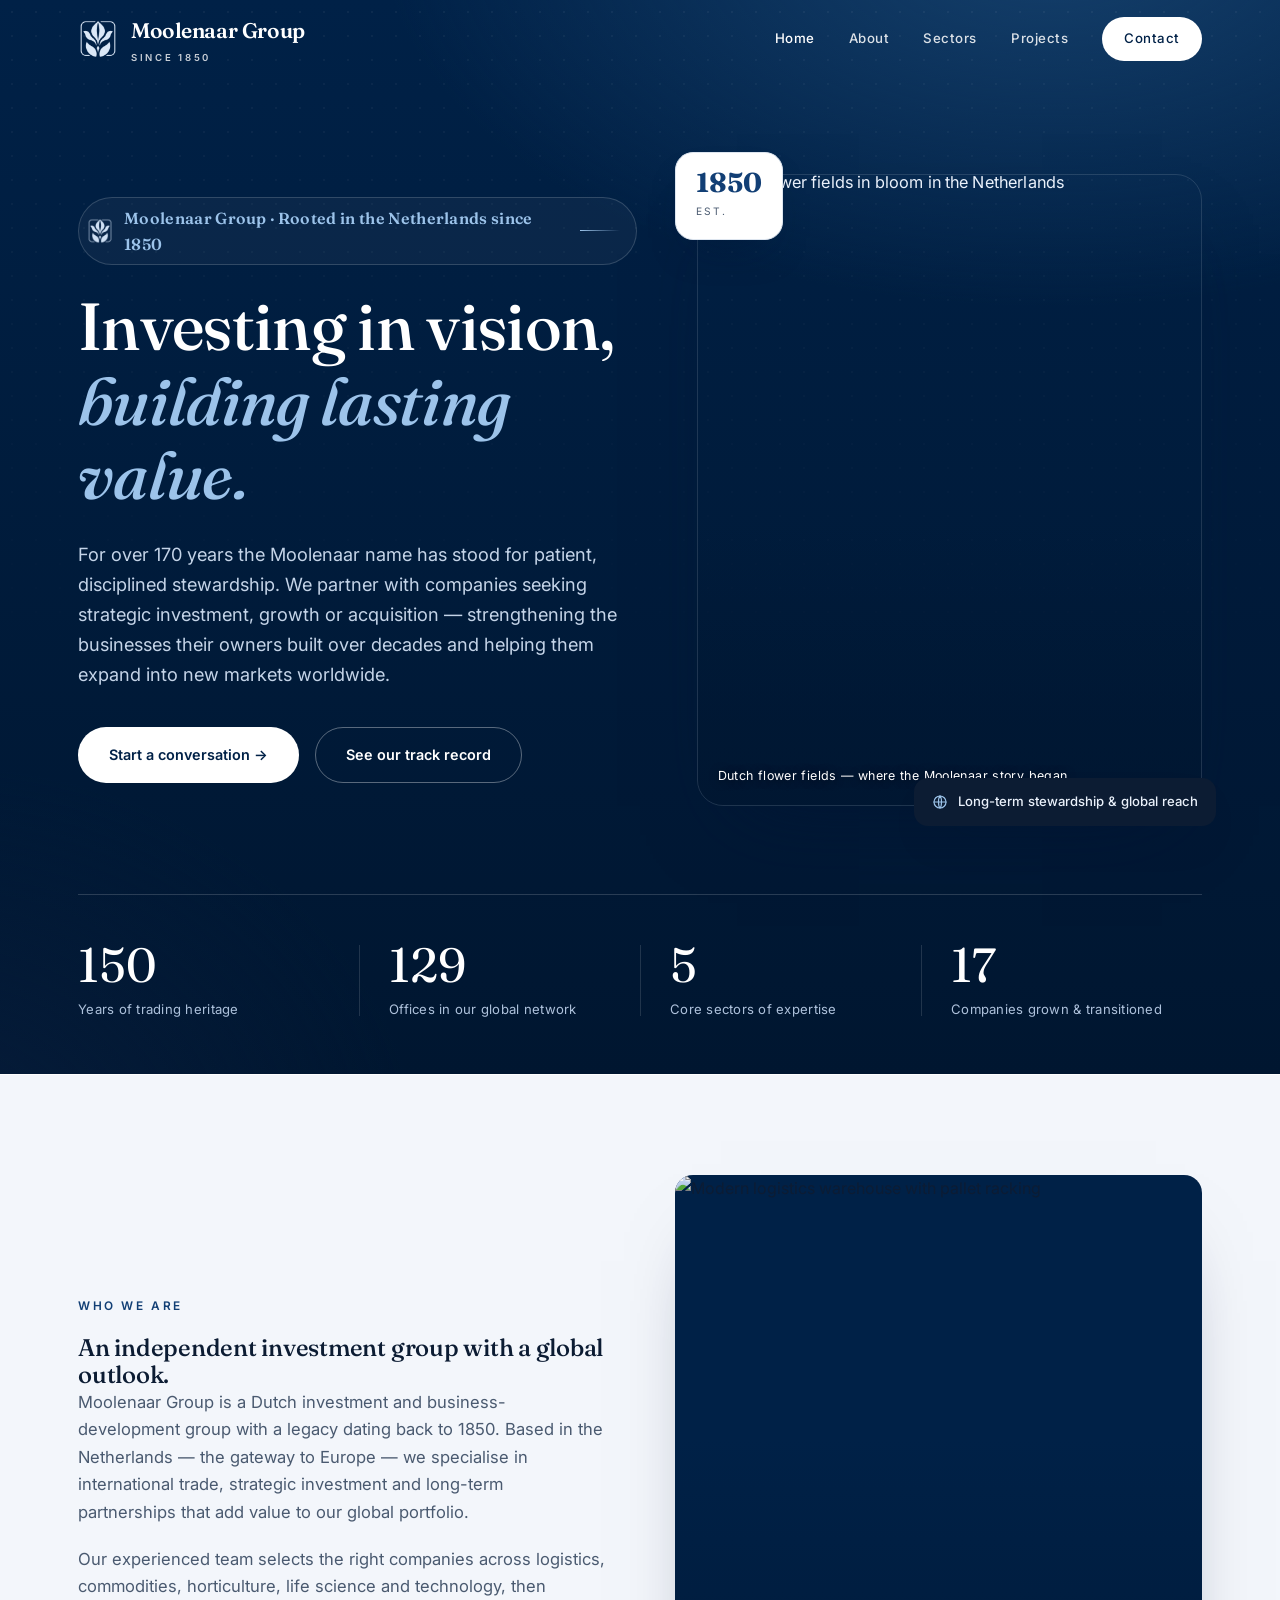
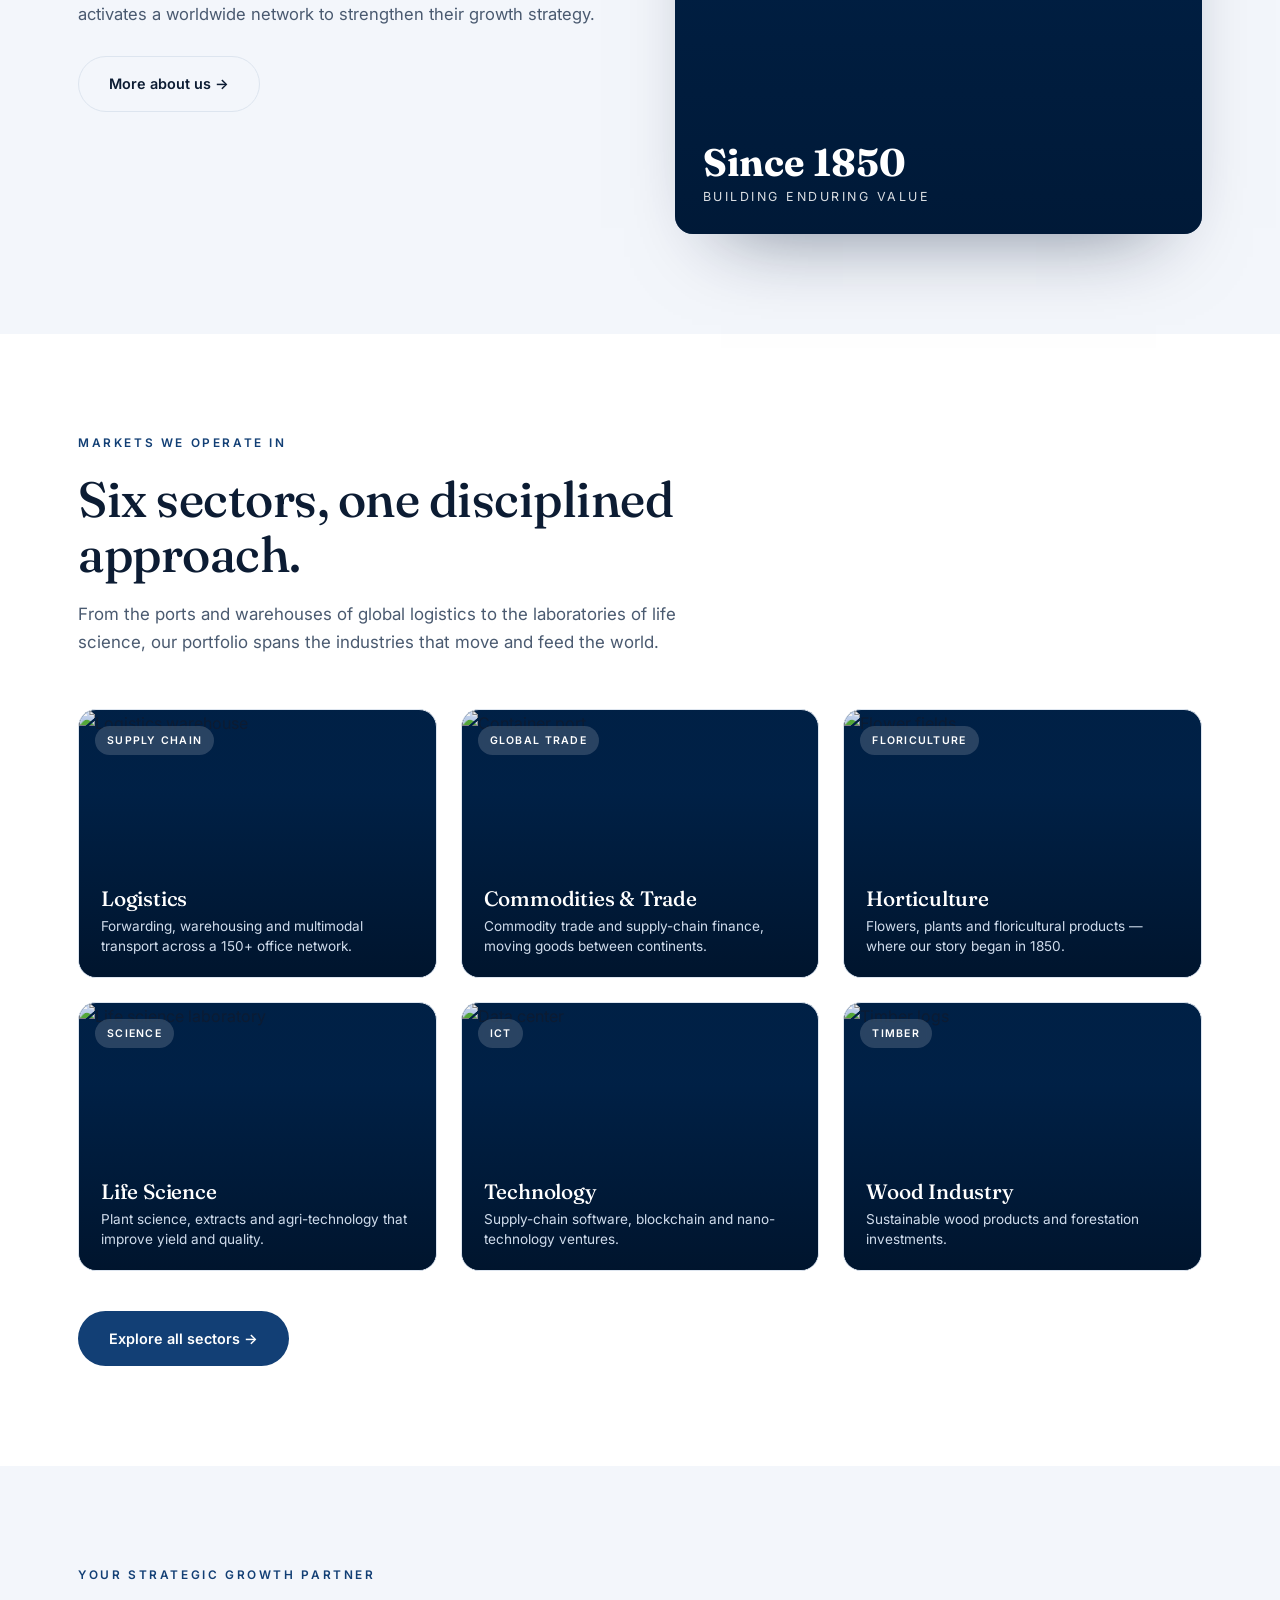
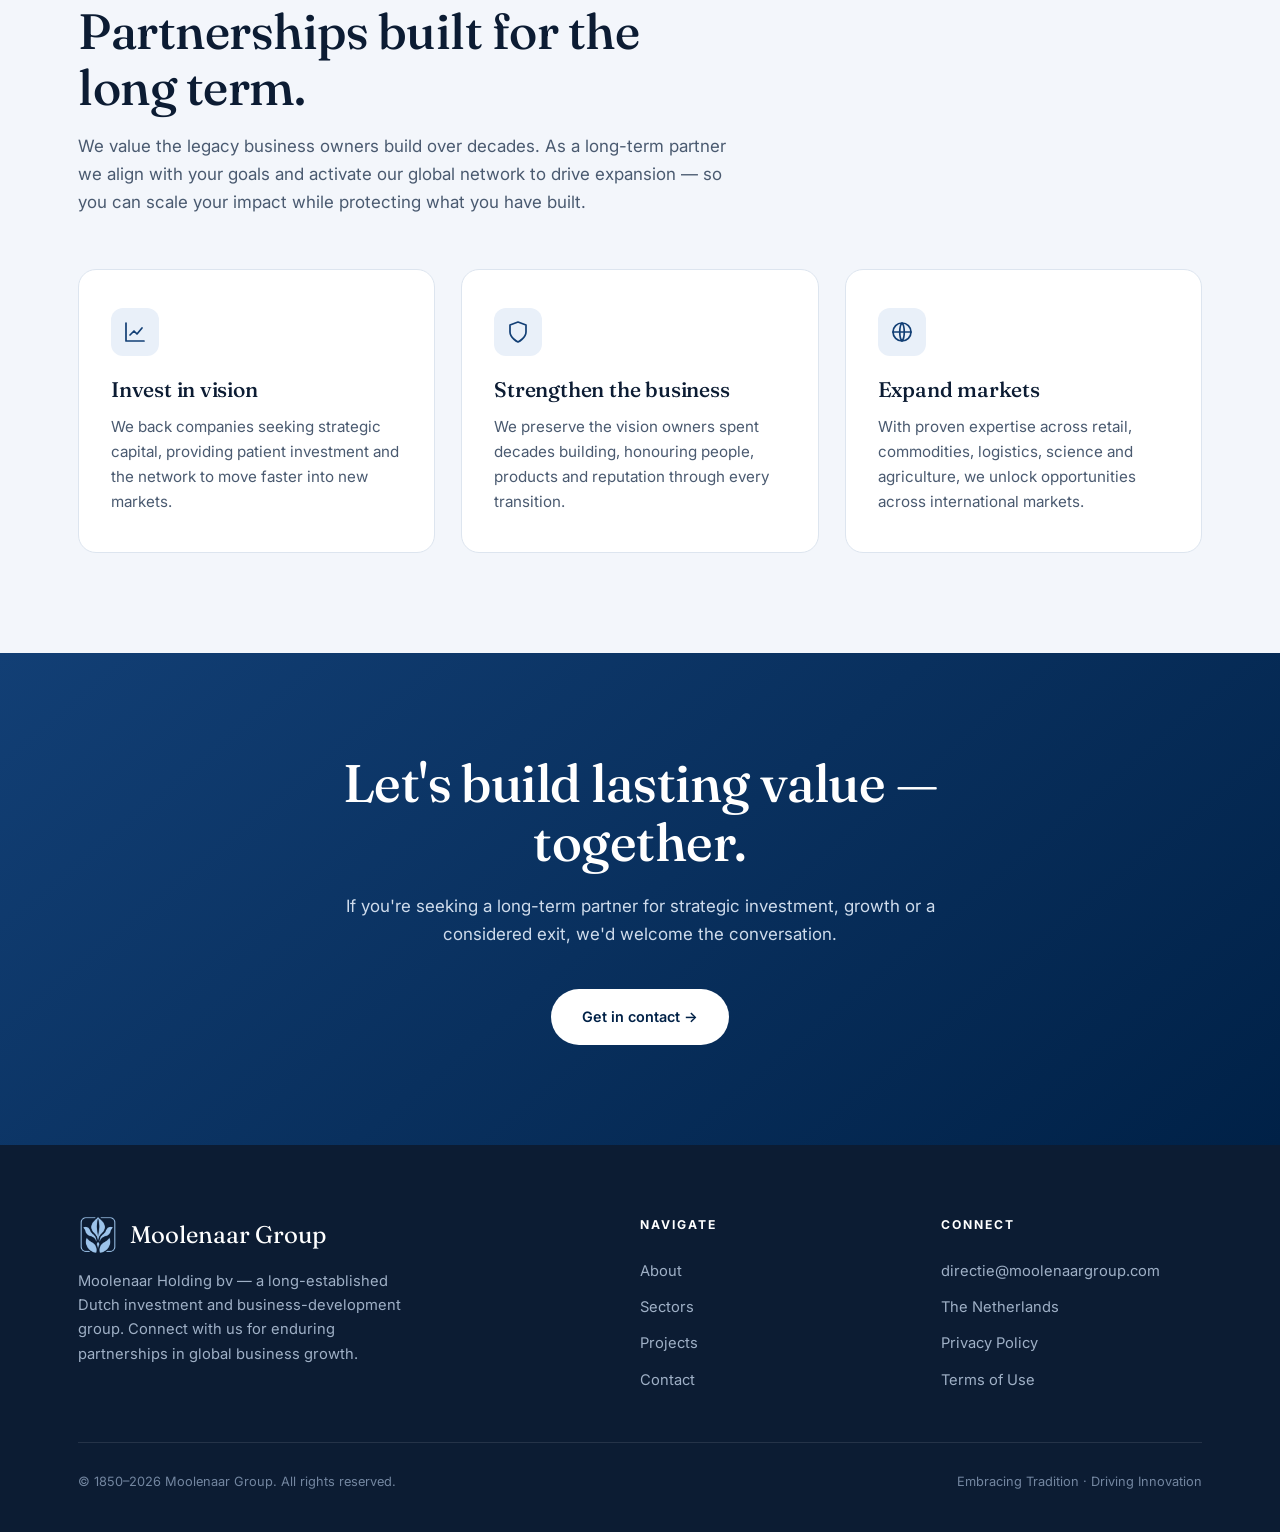
==== index.html @ d8f27334 "Add files via upload" ====
<!DOCTYPE html>
<html lang="en">
<head>
<meta charset="UTF-8">
<meta name="viewport" content="width=device-width, initial-scale=1.0">
<title>Moolenaar Group | Strategic Investment &amp; Business Development</title>
<meta name="description" content="Moolenaar Group is a Dutch investment and business-development group (est. 1850) that partners with companies seeking strategic investment, growth or acquisition across logistics, commodities, horticulture, life science, technology and more.">
<link rel="preconnect" href="https://fonts.googleapis.com">
<link rel="preconnect" href="https://fonts.gstatic.com" crossorigin>
<link href="https://fonts.googleapis.com/css2?family=Fraunces:opsz,wght@9..144,400;9..144,500;9..144,600&family=Inter:wght@300;400;500;600;700&display=swap" rel="stylesheet">
<link rel="stylesheet" href="styles.css">
<link rel="icon" type="image/png" href="logo-icon.png">
<noscript><style>.reveal{opacity:1!important;transform:none!important}</style></noscript>
</head>
<body>

<header id="hdr" class="on-dark">
  <div class="wrap nav">
    <a href="index.html" class="brand">
      <span class="logo" aria-hidden="true"></span>
      <span>Moolenaar Group<small>Since 1850</small></span>
    </a>
    <nav class="menu" id="menu">
      <a href="index.html" class="active">Home</a>
      <a href="about.html">About</a>
      <a href="sectors.html">Sectors</a>
      <a href="projects.html">Projects</a>
      <a class="cta" href="contact.html">Contact</a>
    </nav>
    <button class="burger" id="burger" aria-label="Menu"><span></span><span></span><span></span></button>
  </div>
</header>

<!-- HERO -->
<section class="hero">
  <div class="hero-bg"></div>
  <div class="wrap">
    <div class="hero-grid">
      <div>
        <div class="wordmark reveal">
          <span class="logo" style="width:26px;height:26px" aria-hidden="true"></span>
          Moolenaar Group · Rooted in the Netherlands since 1850
        </div>
        <h1 class="reveal">Investing in vision, <em>building lasting value.</em></h1>
        <p class="lead reveal">For over 170 years the Moolenaar name has stood for patient, disciplined stewardship. We partner with companies seeking strategic investment, growth or acquisition — strengthening the businesses their owners built over decades and helping them expand into new markets worldwide.</p>
        <div class="hero-actions reveal">
          <a class="btn btn-primary" href="contact.html">Start a conversation →</a>
          <a class="btn btn-ghost" href="projects.html">See our track record</a>
        </div>
      </div>

      <div class="hero-media reveal">
        <div class="hero-badge"><b>1850</b><span>Est.</span></div>
        <div class="hero-photo">
          <img src="https://commons.wikimedia.org/wiki/Special:FilePath/Tulpevelden%20in%20Nederland%20in%202014,%20foto18.JPG?width=1000"
               alt="Dutch flower fields in bloom in the Netherlands" loading="eager" referrerpolicy="no-referrer">
          <span class="photo-cap">Dutch flower fields — where the Moolenaar story began</span>
        </div>
        <div class="hero-chip">
          <svg width="16" height="16" viewBox="0 0 24 24" fill="none" stroke="currentColor" stroke-width="1.8" stroke-linecap="round" stroke-linejoin="round"><circle cx="12" cy="12" r="9"/><path d="M3 12h18M12 3c3 3 3 15 0 18M12 3c-3 3-3 15 0 18"/></svg>
          Long-term stewardship &amp; global reach
        </div>
      </div>
    </div>

    <div class="stats reveal">
      <div class="stat"><div class="num" data-target="175">175</div><div class="lbl">Years of trading heritage</div></div>
      <div class="stat"><div class="num" data-target="150" data-suffix="+">150+</div><div class="lbl">Offices in our global network</div></div>
      <div class="stat"><div class="num" data-target="6">6</div><div class="lbl">Core sectors of expertise</div></div>
      <div class="stat"><div class="num" data-target="20" data-suffix="+">20+</div><div class="lbl">Companies grown &amp; transitioned</div></div>
    </div>
  </div>
</section>

<!-- INTRO -->
<section class="alt">
  <div class="wrap feature">
    <div class="reveal">
      <div class="eyebrow">Who we are</div>
      <h2>An independent investment group with a global outlook.</h2>
      <p>Moolenaar Group is a Dutch investment and business-development group with a legacy dating back to 1850. Based in the Netherlands — the gateway to Europe — we specialise in international trade, strategic investment and long-term partnerships that add value to our global portfolio.</p>
      <p>Our experienced team selects the right companies across logistics, commodities, horticulture, life science and technology, then activates a worldwide network to strengthen their growth strategy.</p>
      <a class="btn btn-ghost" href="about.html" style="margin-top:8px">More about us →</a>
    </div>
    <div class="feature-visual reveal">
      <img src="https://commons.wikimedia.org/wiki/Special:FilePath/Modern%20warehouse%20with%20pallet%20rack%20storage%20system.jpg?width=900"
           alt="Modern logistics warehouse with pallet racking" loading="lazy" referrerpolicy="no-referrer">
      <div class="est"><b>Since 1850</b><span>Building enduring value</span></div>
    </div>
  </div>
</section>

<!-- SECTORS PREVIEW -->
<section>
  <div class="wrap">
    <div class="sec-head reveal">
      <div class="eyebrow">Markets we operate in</div>
      <h2>Six sectors, one disciplined approach.</h2>
      <p>From the ports and warehouses of global logistics to the laboratories of life science, our portfolio spans the industries that move and feed the world.</p>
    </div>
    <div class="sector-grid">
      <a class="sector reveal" href="sectors.html">
        <img src="https://commons.wikimedia.org/wiki/Special:FilePath/Modern%20warehouse%20with%20pallet%20rack%20storage%20system.jpg?width=800" alt="Logistics warehouse" loading="lazy" referrerpolicy="no-referrer">
        <span class="tagpill">Supply chain</span>
        <div class="label"><h3>Logistics</h3><p>Forwarding, warehousing and multimodal transport across a 150+ office network.</p></div>
      </a>
      <a class="sector reveal" href="sectors.html">
        <img src="https://commons.wikimedia.org/wiki/Special:FilePath/Container%20port%20-%20panoramio.jpg?width=800" alt="Container port" loading="lazy" referrerpolicy="no-referrer">
        <span class="tagpill">Global trade</span>
        <div class="label"><h3>Commodities &amp; Trade</h3><p>Commodity trade and supply-chain finance, moving goods between continents.</p></div>
      </a>
      <a class="sector reveal" href="sectors.html">
        <img src="https://commons.wikimedia.org/wiki/Special:FilePath/Tulpevelden%20in%20Nederland%20in%202014,%20foto18.JPG?width=800" alt="Flower fields" loading="lazy" referrerpolicy="no-referrer">
        <span class="tagpill">Floriculture</span>
        <div class="label"><h3>Horticulture</h3><p>Flowers, plants and floricultural products — where our story began in 1850.</p></div>
      </a>
      <a class="sector reveal" href="sectors.html">
        <img src="https://commons.wikimedia.org/wiki/Special:FilePath/Scientist%20looking%20thorugh%20microscope.jpg?width=800" alt="Life science laboratory" loading="lazy" referrerpolicy="no-referrer">
        <span class="tagpill">Science</span>
        <div class="label"><h3>Life Science</h3><p>Plant science, extracts and agri-technology that improve yield and quality.</p></div>
      </a>
      <a class="sector reveal" href="sectors.html">
        <img src="https://commons.wikimedia.org/wiki/Special:FilePath/BalticServers%20data%20center.jpg?width=800" alt="Data center" loading="lazy" referrerpolicy="no-referrer">
        <span class="tagpill">ICT</span>
        <div class="label"><h3>Technology</h3><p>Supply-chain software, blockchain and nano-technology ventures.</p></div>
      </a>
      <a class="sector reveal" href="sectors.html">
        <img src="https://commons.wikimedia.org/wiki/Special:FilePath/Logs%20of%20wood%20in%20truck.jpg?width=800" alt="Timber logs" loading="lazy" referrerpolicy="no-referrer">
        <span class="tagpill">Timber</span>
        <div class="label"><h3>Wood Industry</h3><p>Sustainable wood products and forestation investments.</p></div>
      </a>
    </div>
    <div style="margin-top:40px" class="reveal"><a class="btn btn-primary" href="sectors.html">Explore all sectors →</a></div>
  </div>
</section>

<!-- APPROACH -->
<section class="alt">
  <div class="wrap">
    <div class="sec-head reveal">
      <div class="eyebrow">Your strategic growth partner</div>
      <h2>Partnerships built for the long term.</h2>
      <p>We value the legacy business owners build over decades. As a long-term partner we align with your goals and activate our global network to drive expansion — so you can scale your impact while protecting what you have built.</p>
    </div>
    <div class="cards3">
      <div class="card reveal">
        <div class="ico"><svg width="24" height="24" viewBox="0 0 24 24" fill="none" stroke="currentColor" stroke-width="1.7" stroke-linecap="round" stroke-linejoin="round"><path d="M3 3v18h18"/><path d="m7 15 4-4 3 3 5-6"/></svg></div>
        <h3>Invest in vision</h3>
        <p>We back companies seeking strategic capital, providing patient investment and the network to move faster into new markets.</p>
      </div>
      <div class="card reveal">
        <div class="ico"><svg width="24" height="24" viewBox="0 0 24 24" fill="none" stroke="currentColor" stroke-width="1.7" stroke-linecap="round" stroke-linejoin="round"><path d="M12 22s8-4 8-10V5l-8-3-8 3v7c0 6 8 10 8 10Z"/></svg></div>
        <h3>Strengthen the business</h3>
        <p>We preserve the vision owners spent decades building, honouring people, products and reputation through every transition.</p>
      </div>
      <div class="card reveal">
        <div class="ico"><svg width="24" height="24" viewBox="0 0 24 24" fill="none" stroke="currentColor" stroke-width="1.7" stroke-linecap="round" stroke-linejoin="round"><circle cx="12" cy="12" r="9"/><path d="M3 12h18M12 3c3 3 3 15 0 18M12 3c-3 3-3 15 0 18"/></svg></div>
        <h3>Expand markets</h3>
        <p>With proven expertise across retail, commodities, logistics, science and agriculture, we unlock opportunities across international markets.</p>
      </div>
    </div>
  </div>
</section>

<!-- CTA -->
<section class="cta-band">
  <div class="wrap reveal">
    <h2>Let's build lasting value — together.</h2>
    <p>If you're seeking a long-term partner for strategic investment, growth or a considered exit, we'd welcome the conversation.</p>
    <a class="btn btn-primary" href="contact.html">Get in contact →</a>
  </div>
</section>

<footer>
  <div class="wrap">
    <div class="foot-top">
      <div>
        <div class="foot-brand">
          <span class="logo" aria-hidden="true"></span>
          Moolenaar Group
        </div>
        <p>Moolenaar Holding bv — a long-established Dutch investment and business-development group. Connect with us for enduring partnerships in global business growth.</p>
      </div>
      <div class="foot-col">
        <h5>Navigate</h5>
        <a href="about.html">About</a>
        <a href="sectors.html">Sectors</a>
        <a href="projects.html">Projects</a>
        <a href="contact.html">Contact</a>
      </div>
      <div class="foot-col">
        <h5>Connect</h5>
        <a href="mailto:directie@moolenaargroup.com">directie@moolenaargroup.com</a>
        <a href="contact.html">The Netherlands</a>
        <a href="#">Privacy Policy</a>
        <a href="#">Terms of Use</a>
      </div>
    </div>
    <div class="foot-bottom">
      <span>© 1850–2026 Moolenaar Group. All rights reserved.</span>
      <span>Embracing Tradition · Driving Innovation</span>
    </div>
  </div>
</footer>

<script src="script.js"></script>
</body>
</html>
---- styles.css ----
/* ============================================================
   Moolenaar Group — shared stylesheet (Oxford blue)
   ============================================================ */
:root{
  --bg:#ffffff;
  --bg-alt:#f3f6fb;
  --ink:#0c1c33;
  --ink-soft:#4a5a70;
  --line:#dde5ef;
  --blue:#123f75;          /* primary */
  --blue-dark:#002147;     /* Oxford blue — hero & dark sections */
  --blue-soft:#e9f0f9;
  --accent:#3f7cc0;        /* brighter accent */
  --accent-light:#9cc3ea;  /* light accent on dark */
  --maxw:1180px;
  --radius:18px;
}
*{box-sizing:border-box;margin:0;padding:0}
html{scroll-behavior:smooth}
body{
  font-family:'Inter',system-ui,-apple-system,sans-serif;
  color:var(--ink);background:var(--bg);line-height:1.65;
  -webkit-font-smoothing:antialiased;overflow-x:hidden;
}
h1,h2,h3,h4{font-family:'Fraunces',Georgia,serif;font-weight:500;line-height:1.12;letter-spacing:-.01em}
a{color:inherit;text-decoration:none}
img{max-width:100%;display:block}
.wrap{max-width:var(--maxw);margin:0 auto;padding:0 28px}
.eyebrow{font-family:'Inter';font-size:.74rem;font-weight:600;letter-spacing:.22em;text-transform:uppercase;color:var(--blue);margin-bottom:18px}

/* ---------- Buttons ---------- */
.btn{display:inline-flex;align-items:center;gap:10px;padding:15px 30px;border-radius:100px;font-weight:600;font-size:.9rem;transition:.25s;cursor:pointer;border:1px solid transparent}
.btn-primary{background:var(--blue);color:#fff}
.btn-primary:hover{background:var(--blue-dark);transform:translateY(-2px);box-shadow:0 14px 30px -12px rgba(18,63,117,.55)}
.btn-ghost{border-color:var(--line);color:var(--ink)}
.btn-ghost:hover{border-color:var(--blue);color:var(--blue)}

/* ---------- Header ---------- */
header{position:fixed;top:0;left:0;right:0;z-index:100;transition:.35s ease;background:rgba(255,255,255,0);border-bottom:1px solid transparent}
header.scrolled{background:rgba(255,255,255,.9);backdrop-filter:blur(14px);border-bottom:1px solid var(--line)}
.nav{display:flex;align-items:center;justify-content:space-between;height:78px}
.brand{display:flex;align-items:center;gap:13px;font-family:'Fraunces';font-size:1.32rem;font-weight:600;letter-spacing:-.02em}
.logo{display:inline-block;width:40px;height:40px;flex:none;color:var(--blue);background-color:currentColor;-webkit-mask:url(logo-icon.png) center/contain no-repeat;mask:url(logo-icon.png) center/contain no-repeat}
.wordmark .logo{color:#cfe0f4}
footer .logo{color:var(--accent-light)}
.brand small{display:block;font-family:'Inter';font-size:.6rem;font-weight:600;letter-spacing:.28em;text-transform:uppercase;color:var(--ink-soft);margin-top:2px}
.menu{display:flex;gap:34px;align-items:center}
.menu a{font-size:.83rem;font-weight:500;letter-spacing:.04em;color:var(--ink-soft);transition:.2s}
.menu a:hover,.menu a.active{color:var(--ink)}
.menu a.cta{background:var(--blue);color:#fff;padding:11px 22px;border-radius:100px}
.menu a.cta:hover{background:var(--blue-dark)}
.burger{display:none;flex-direction:column;gap:5px;cursor:pointer;background:none;border:0}
.burger span{width:24px;height:2px;background:var(--ink);transition:.3s}

/* header sitting over a dark hero (home) */
header.on-dark:not(.scrolled) .brand{color:#fff}
header.on-dark:not(.scrolled) .brand small{color:rgba(255,255,255,.78)}
header.on-dark:not(.scrolled) .brand .logo{color:#dbe8f7}
header.on-dark:not(.scrolled) .burger span{background:#fff}
@media(min-width:901px){
  header.on-dark:not(.scrolled) .menu a{color:rgba(255,255,255,.85)}
  header.on-dark:not(.scrolled) .menu a:hover,header.on-dark:not(.scrolled) .menu a.active{color:#fff}
  header.on-dark:not(.scrolled) .menu a.cta{background:#fff;color:var(--blue-dark)}
  header.on-dark:not(.scrolled) .menu a.cta:hover{background:#eaf1fb}
}

/* ---------- Page hero (inner pages) ---------- */
.page-hero{padding:168px 0 66px;background:
  radial-gradient(900px 500px at 82% -12%, var(--blue-soft) 0%, rgba(233,240,249,0) 60%),
  linear-gradient(180deg,#f9fbfe,#fff)}
.page-hero .eyebrow{margin-bottom:16px}
.page-hero h1{font-size:clamp(2.4rem,5.4vw,4.1rem);max-width:17ch}
.page-hero h1 em{font-style:italic;color:var(--blue)}
.page-hero p{font-size:1.12rem;color:var(--ink-soft);max-width:60ch;margin-top:22px}

/* ---------- Home hero ---------- */
.hero{position:relative;padding:174px 0 0;overflow:hidden;color:#eaf1fb;border-bottom:1px solid rgba(255,255,255,.09)}
.hero-bg{position:absolute;inset:0;z-index:-2;background:
  radial-gradient(1150px 640px at 82% -6%, #15406c 0%, rgba(21,64,108,0) 58%),
  radial-gradient(900px 720px at -6% 108%, #061c3a 0%, rgba(6,28,58,0) 55%),
  linear-gradient(180deg,#002147 0%, #001630 100%)}
.hero::before{content:"";position:absolute;inset:0;z-index:-1;pointer-events:none;
  background-image:radial-gradient(rgba(255,255,255,.055) 1px, transparent 1.4px);
  background-size:24px 24px;
  -webkit-mask-image:linear-gradient(180deg,rgba(0,0,0,.85),transparent 66%);
  mask-image:linear-gradient(180deg,rgba(0,0,0,.85),transparent 66%)}
.hero-grid{display:grid;grid-template-columns:1.05fr .95fr;gap:60px;align-items:center;padding-bottom:88px}
.wordmark{display:inline-flex;align-items:center;gap:11px;font-family:'Fraunces';font-weight:600;font-size:1rem;letter-spacing:.02em;color:var(--accent-light);margin-bottom:24px;padding:7px 16px 7px 8px;border:1px solid rgba(255,255,255,.16);border-radius:100px;background:rgba(255,255,255,.04)}
.wordmark::after{content:"";flex:none;height:1px;width:40px;background:linear-gradient(90deg,var(--accent-light),transparent)}
.hero h1{font-size:clamp(2.5rem,5.2vw,4.5rem);max-width:16ch;color:#fff}
.hero h1 em{font-style:italic;color:var(--accent-light)}
.hero p.lead{font-size:1.14rem;color:#c4d4e8;max-width:52ch;margin-top:26px}
.hero-actions{display:flex;gap:16px;flex-wrap:wrap;margin-top:38px}
.hero .btn-primary{background:#fff;color:var(--blue-dark)}
.hero .btn-primary:hover{background:#eaf1fb;box-shadow:0 14px 30px -12px rgba(0,0,0,.45)}
.hero .btn-ghost{border-color:rgba(255,255,255,.35);color:#fff}
.hero .btn-ghost:hover{border-color:#fff;color:#fff}

.hero-media{position:relative}
.hero-photo{position:relative;aspect-ratio:4/5;border-radius:26px;overflow:hidden;box-shadow:0 40px 80px -40px rgba(0,20,50,.65);border:1px solid rgba(255,255,255,.12)}
.hero-photo img{width:100%;height:100%;object-fit:cover;transform:scale(1.02);transition:transform 8s ease}
.hero-photo:hover img{transform:scale(1.1)}
.hero-photo::after{content:"";position:absolute;inset:0;background:linear-gradient(180deg,rgba(0,33,71,0) 55%,rgba(0,20,45,.5) 100%)}
.photo-cap{position:absolute;left:20px;bottom:18px;z-index:2;color:#fff;font-size:.78rem;letter-spacing:.03em;text-shadow:0 1px 8px rgba(0,0,0,.6)}
.hero-badge{position:absolute;top:-22px;left:-22px;z-index:3;background:#fff;border:1px solid var(--line);border-radius:18px;padding:16px 20px;box-shadow:0 20px 40px -22px rgba(0,20,50,.5)}
.hero-badge b{font-family:'Fraunces';font-size:1.7rem;color:var(--blue);display:block;line-height:1}
.hero-badge span{font-size:.64rem;letter-spacing:.22em;text-transform:uppercase;color:var(--ink-soft)}
.hero-chip{position:absolute;bottom:-20px;right:-14px;z-index:3;background:var(--ink);color:#eaf1fb;border-radius:14px;padding:13px 18px;box-shadow:0 20px 40px -22px rgba(0,20,50,.6);display:flex;align-items:center;gap:10px;font-size:.82rem;font-weight:500}
.hero-chip svg{color:var(--accent-light);flex:none}

/* ---------- Stats ---------- */
.stats{display:grid;grid-template-columns:repeat(4,1fr);gap:0;margin-top:0;padding:46px 0 54px;border-top:1px solid rgba(255,255,255,.16)}
.stat{padding:0 30px;position:relative}
.stat:first-child{padding-left:0}
.stat + .stat::before{content:"";position:absolute;left:0;top:4px;bottom:4px;width:1px;background:rgba(255,255,255,.13)}
.stat .num{font-family:'Fraunces';font-size:clamp(2.1rem,4vw,3rem);color:#fff;line-height:1}
.stat .num span{color:var(--accent-light)}
.stat .lbl{font-size:.82rem;color:#aec2dc;margin-top:10px;letter-spacing:.02em}
.stats.on-light{border-top-color:var(--line)}
.stats.on-light .num{color:var(--ink)}
.stats.on-light .num span{color:var(--blue)}
.stats.on-light .lbl{color:var(--ink-soft)}

/* ---------- Section base ---------- */
section{padding:100px 0}
.sec-head{max-width:660px;margin-bottom:52px}
.sec-head.center{margin-left:auto;margin-right:auto;text-align:center}
.sec-head h2{font-size:clamp(2rem,4vw,3.1rem)}
.sec-head p{color:var(--ink-soft);font-size:1.06rem;margin-top:18px}
.alt{background:var(--bg-alt)}

/* ---------- Two-column feature ---------- */
.feature{display:grid;grid-template-columns:1fr 1fr;gap:70px;align-items:center}
.feature p{color:var(--ink-soft);font-size:1.04rem;margin-bottom:20px}
.feature-visual{position:relative;aspect-ratio:4/5;border-radius:var(--radius);overflow:hidden;background:var(--blue-dark);box-shadow:0 40px 80px -46px rgba(0,20,50,.55)}
.feature-visual img{position:absolute;inset:0;width:100%;height:100%;object-fit:cover}
.feature-visual::after{content:"";position:absolute;inset:0;background:linear-gradient(180deg,rgba(0,33,71,.05) 40%,rgba(0,20,45,.6) 100%)}
.feature-visual .est{position:absolute;left:28px;bottom:26px;color:#fff;z-index:2}
.feature-visual .est b{font-family:'Fraunces';font-size:2.4rem;display:block;line-height:1}
.feature-visual .est span{font-size:.78rem;letter-spacing:.2em;text-transform:uppercase;opacity:.85}
.pillars{display:flex;gap:12px;flex-wrap:wrap;margin-top:26px}
.pill{font-size:.8rem;font-weight:500;padding:8px 16px;border-radius:100px;background:#fff;border:1px solid var(--line);color:var(--ink-soft)}

/* ---------- Approach cards ---------- */
.cards3{display:grid;grid-template-columns:repeat(3,1fr);gap:26px}
.card{background:#fff;border:1px solid var(--line);border-radius:var(--radius);padding:38px 32px;transition:.3s}
.card:hover{transform:translateY(-6px);box-shadow:0 24px 48px -28px rgba(0,20,50,.28);border-color:var(--blue-soft)}
.card .ico{width:48px;height:48px;border-radius:12px;background:var(--blue-soft);display:flex;align-items:center;justify-content:center;margin-bottom:22px;color:var(--blue)}
.card h3{font-size:1.32rem;margin-bottom:12px}
.card p{color:var(--ink-soft);font-size:.95rem}

/* ---------- Sector image cards ---------- */
.sector-grid{display:grid;grid-template-columns:repeat(3,1fr);gap:24px}
.sector{position:relative;border-radius:var(--radius);overflow:hidden;aspect-ratio:4/3;background:var(--blue-dark);border:1px solid var(--line)}
.sector img{position:absolute;inset:0;width:100%;height:100%;object-fit:cover;transition:transform .6s ease}
.sector:hover img{transform:scale(1.07)}
.sector::after{content:"";position:absolute;inset:0;background:linear-gradient(180deg,rgba(0,20,45,.05) 30%,rgba(0,18,40,.82) 100%)}
.sector .label{position:absolute;left:22px;right:22px;bottom:20px;z-index:2;color:#fff}
.sector .label h3{font-size:1.3rem;margin-bottom:6px}
.sector .label p{font-size:.85rem;color:#cfdcec;line-height:1.5}
.sector .tagpill{position:absolute;top:16px;left:16px;z-index:2;font-size:.66rem;font-weight:600;letter-spacing:.12em;text-transform:uppercase;color:#fff;background:rgba(255,255,255,.16);backdrop-filter:blur(4px);padding:6px 12px;border-radius:100px}

/* ---------- Expertise lists (dark) ---------- */
.dark{background:var(--ink);color:#dbe5f1}
.dark .sec-head h2{color:#fff}
.dark .sec-head p{color:#a8b8cd}
.dark .eyebrow{color:var(--accent-light)}
.exp-cols{display:grid;grid-template-columns:repeat(3,1fr);gap:48px}
.exp-col h4{font-family:'Inter';font-size:.74rem;letter-spacing:.2em;text-transform:uppercase;color:var(--accent-light);margin-bottom:20px;padding-bottom:14px;border-bottom:1px solid rgba(255,255,255,.14)}
.exp-col ul{list-style:none}
.exp-col li{padding:9px 0;font-size:.96rem;color:#c3d0e2;border-bottom:1px solid rgba(255,255,255,.06);transition:.2s;display:flex;align-items:center;gap:10px}
.exp-col li:hover{color:#fff;padding-left:6px}
.exp-col li::before{content:"";width:5px;height:5px;border-radius:50%;background:var(--accent-light);flex:none}

/* ---------- Projects grid ---------- */
.filters{display:flex;gap:10px;flex-wrap:wrap;margin-top:36px}
.filters button{font-family:'Inter';font-size:.82rem;font-weight:500;padding:9px 18px;border-radius:100px;border:1px solid var(--line);background:#fff;color:var(--ink-soft);cursor:pointer;transition:.22s}
.filters button:hover{border-color:var(--blue);color:var(--blue)}
.filters button.active{background:var(--blue);border-color:var(--blue);color:#fff}
.grid{display:grid;grid-template-columns:repeat(3,1fr);gap:26px}
.proj{background:#fff;border:1px solid var(--line);border-radius:var(--radius);padding:32px 30px 34px;display:flex;flex-direction:column;transition:.32s;position:relative;overflow:hidden}
.proj::before{content:"";position:absolute;left:0;top:0;height:3px;width:0;background:var(--blue);transition:.4s}
.proj:hover{transform:translateY(-6px);box-shadow:0 26px 52px -30px rgba(0,20,50,.32);border-color:var(--blue-soft)}
.proj:hover::before{width:100%}
.proj .top{display:flex;justify-content:space-between;align-items:center;margin-bottom:20px}
.tag{font-size:.68rem;font-weight:600;letter-spacing:.12em;text-transform:uppercase;color:var(--blue);background:var(--blue-soft);padding:6px 12px;border-radius:100px}
.yr{font-size:.8rem;color:var(--ink-soft);font-weight:500}
.proj h3{font-size:1.42rem;margin-bottom:14px}
.proj p{color:var(--ink-soft);font-size:.94rem;flex:1}
.metrics{display:flex;gap:22px;margin:20px 0 4px;padding-top:18px;border-top:1px solid var(--line)}
.metrics .m b{font-family:'Fraunces';font-size:1.35rem;color:var(--ink);display:block;line-height:1}
.metrics .m span{font-size:.72rem;color:var(--ink-soft);letter-spacing:.02em}
.outcome{margin-top:18px;font-size:.8rem;font-weight:600;color:var(--blue);display:flex;align-items:center;gap:8px}
.outcome svg{flex:none}

/* ---------- Contact ---------- */
.contact-grid{display:grid;grid-template-columns:1.1fr .9fr;gap:60px;align-items:start}
.contact-card{background:#fff;border:1px solid var(--line);border-radius:var(--radius);padding:34px 32px;box-shadow:0 24px 48px -34px rgba(0,20,50,.3)}
.contact-item{display:flex;gap:16px;padding:18px 0;border-bottom:1px solid var(--line)}
.contact-item:last-child{border-bottom:0}
.contact-item .ico{width:42px;height:42px;border-radius:11px;background:var(--blue-soft);color:var(--blue);display:flex;align-items:center;justify-content:center;flex:none}
.contact-item h4{font-family:'Inter';font-size:.7rem;letter-spacing:.16em;text-transform:uppercase;color:var(--ink-soft);margin-bottom:4px}
.contact-item a,.contact-item p{font-size:1rem;color:var(--ink)}
.contact-item a:hover{color:var(--blue)}

/* ---------- CTA band ---------- */
.cta-band{background:linear-gradient(140deg,var(--blue) 0%,var(--blue-dark) 100%);color:#fff;text-align:center}
.cta-band h2{font-size:clamp(2.1rem,4.5vw,3.3rem);max-width:22ch;margin:0 auto}
.cta-band p{color:#cfdcec;max-width:54ch;margin:22px auto 40px;font-size:1.06rem}
.cta-band .btn-primary{background:#fff;color:var(--blue-dark)}
.cta-band .btn-primary:hover{background:#eef3fb;box-shadow:0 14px 30px -12px rgba(0,0,0,.4)}

/* ---------- Footer ---------- */
footer{background:var(--ink);color:#9fb0c6;padding:70px 0 40px}
.foot-top{display:grid;grid-template-columns:2fr 1fr 1fr;gap:40px;padding-bottom:44px;border-bottom:1px solid rgba(255,255,255,.1)}
.foot-brand{font-family:'Fraunces';font-size:1.5rem;color:#fff;margin-bottom:14px;display:flex;align-items:center;gap:12px}
.foot-top p{font-size:.92rem;max-width:38ch}
.foot-col h5{color:#fff;font-family:'Inter';font-size:.76rem;letter-spacing:.16em;text-transform:uppercase;margin-bottom:18px}
.foot-col a{display:block;font-size:.92rem;padding:6px 0;color:#9fb0c6;transition:.2s}
.foot-col a:hover{color:var(--accent-light)}
.foot-bottom{padding-top:28px;font-size:.8rem;color:#7386a0;display:flex;justify-content:space-between;flex-wrap:wrap;gap:12px}

/* ---------- Reveal ---------- */
.reveal{opacity:0;transform:translateY(24px);transition:.7s cubic-bezier(.2,.7,.2,1)}
.reveal.in{opacity:1;transform:none}

/* ---------- Responsive ---------- */
@media(max-width:900px){
  .menu{position:fixed;inset:78px 0 auto 0;background:#fff;flex-direction:column;gap:0;padding:14px 28px 26px;border-bottom:1px solid var(--line);transform:translateY(-150%);transition:.4s;box-shadow:0 20px 40px -20px rgba(0,0,0,.2)}
  .menu.open{transform:none}
  .menu a{padding:14px 0;width:100%;border-bottom:1px solid var(--line);color:var(--ink-soft)}
  .menu a.cta{text-align:center;margin-top:12px;border-bottom:0;color:#fff}
  .burger{display:flex}
  .hero-grid,.feature,.cards3,.sector-grid,.exp-cols,.grid,.foot-top,.contact-grid{grid-template-columns:1fr}
  .stats{grid-template-columns:1fr 1fr;gap:30px;padding:40px 0 4px}
  .stat{padding:0}
  .stat + .stat::before{display:none}
  section{padding:72px 0}
  .hero{padding:128px 0 68px}
  .hero-grid{gap:52px}
  .hero-media{max-width:440px}
  .hero-badge{left:-8px}.hero-chip{right:6px}
  .page-hero{padding:138px 0 48px}
}
@media(max-width:900px) and (min-width:600px){
  .cards3,.sector-grid,.exp-cols,.grid{grid-template-columns:1fr 1fr}
}
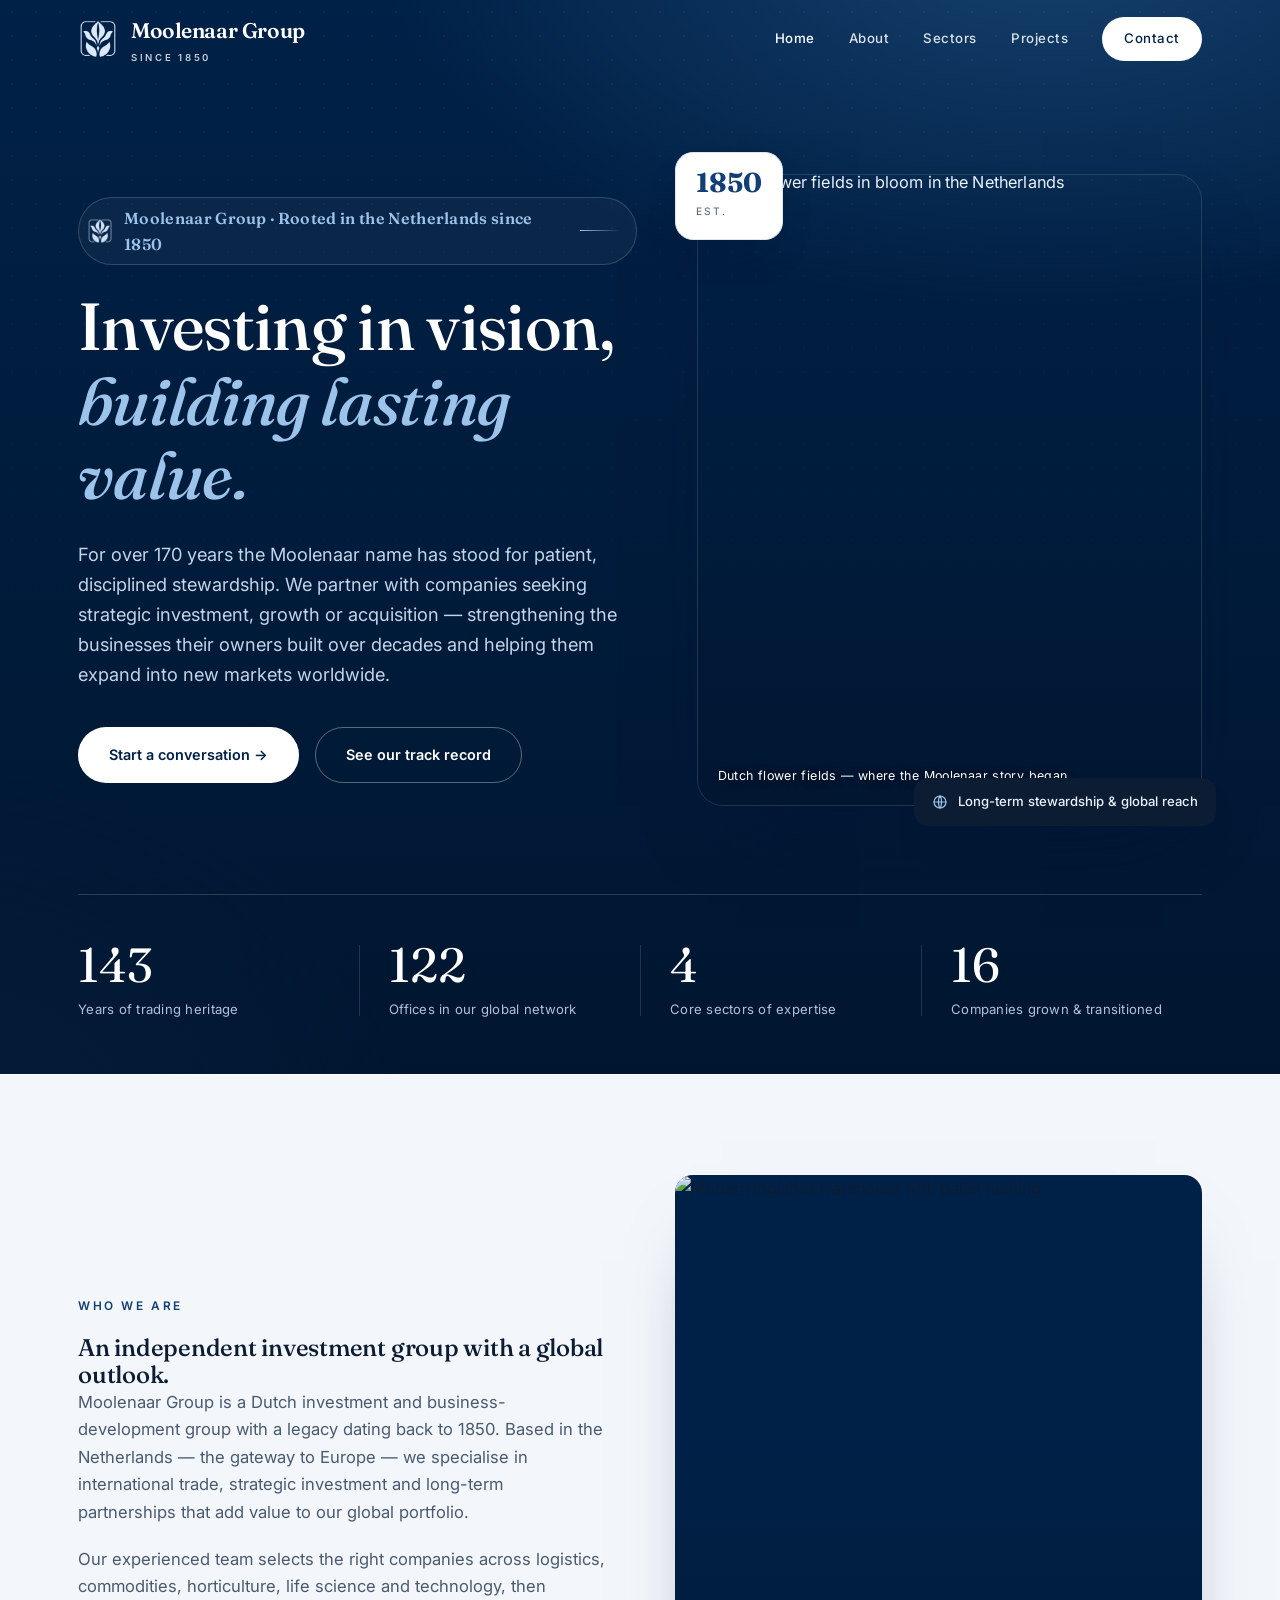
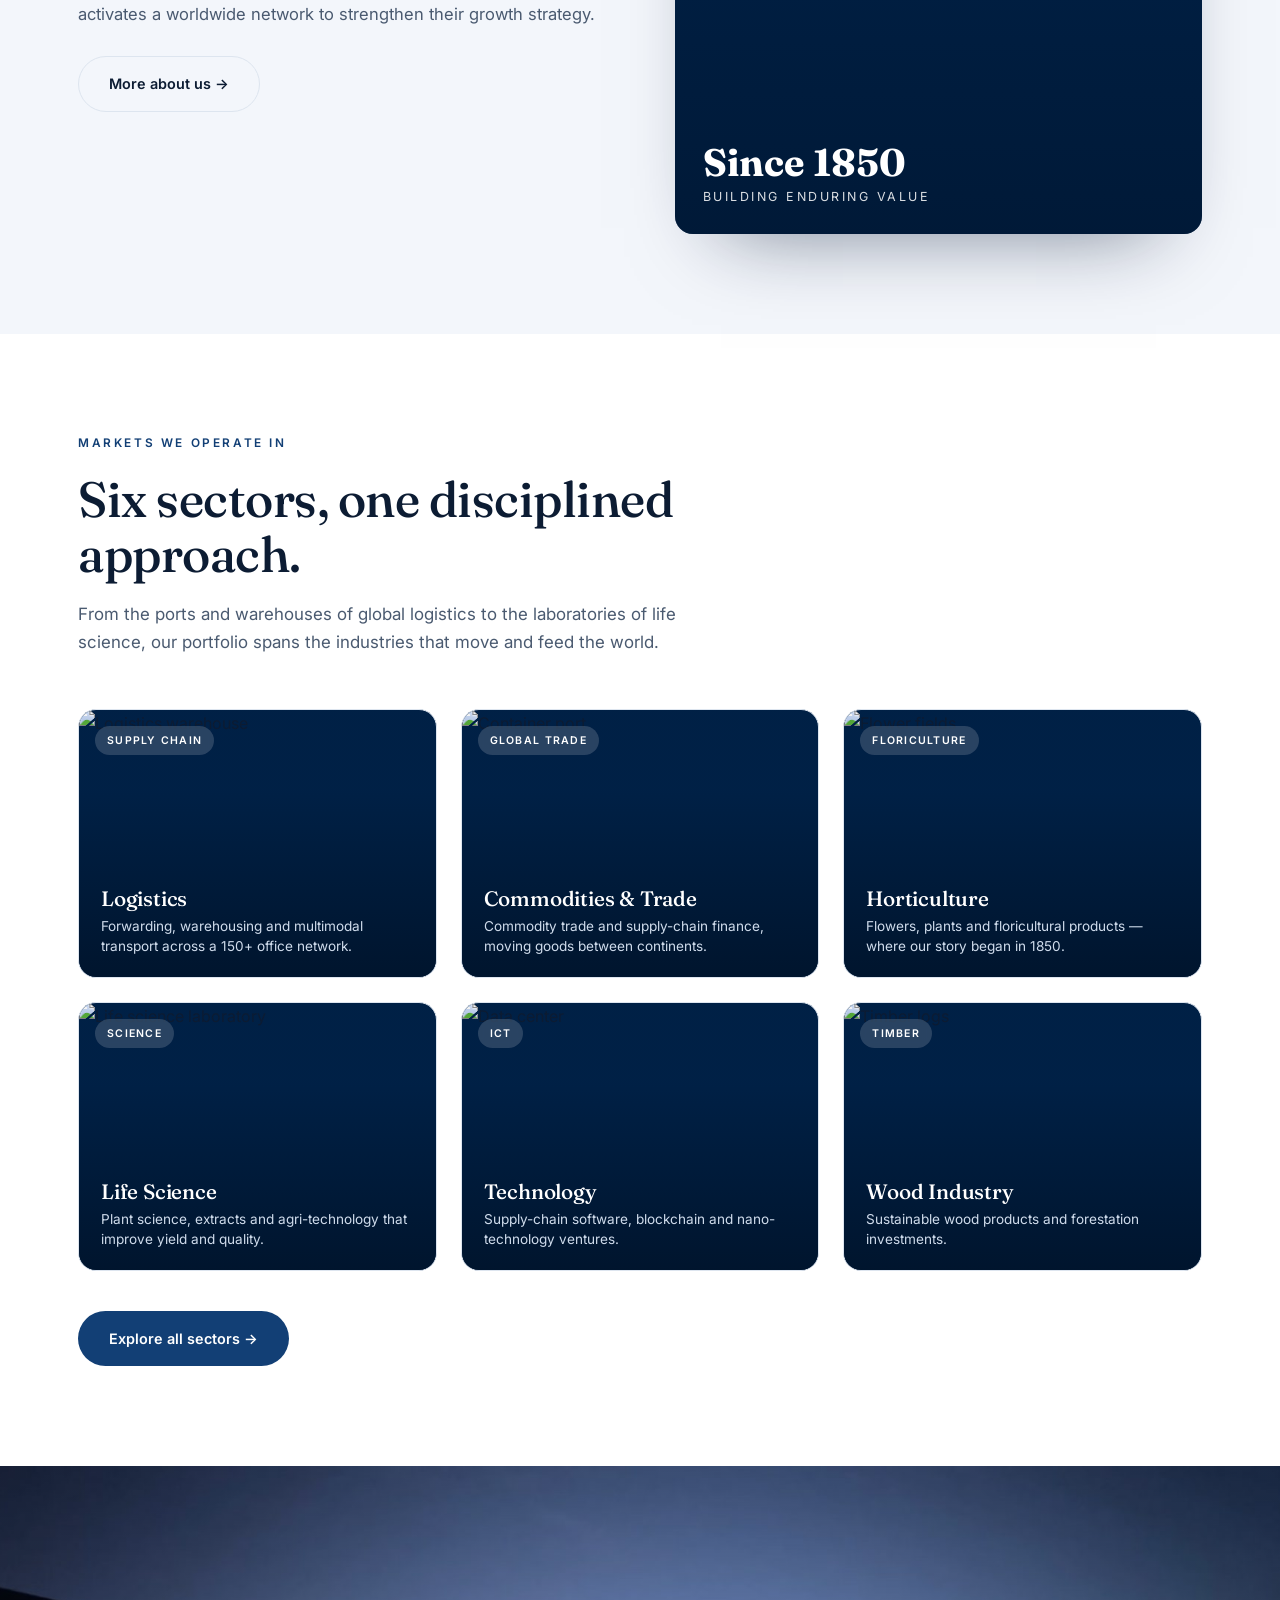
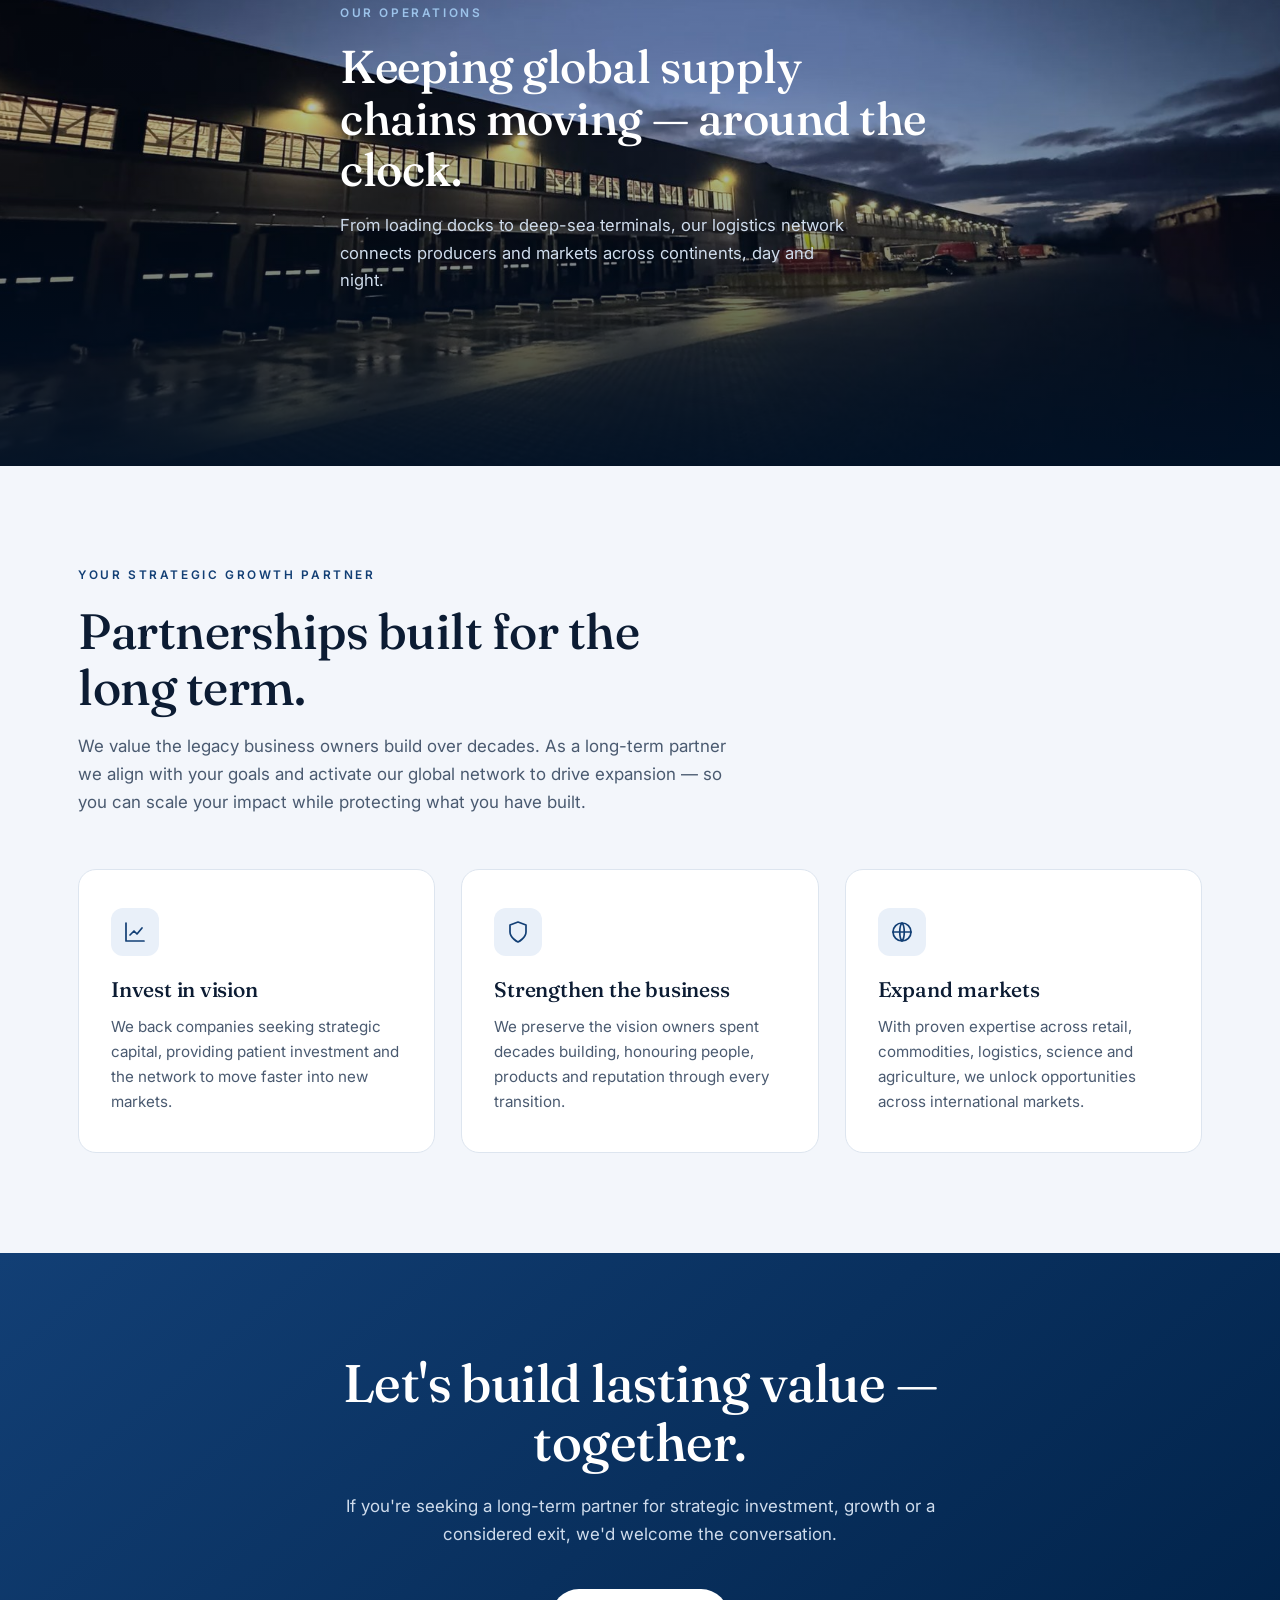
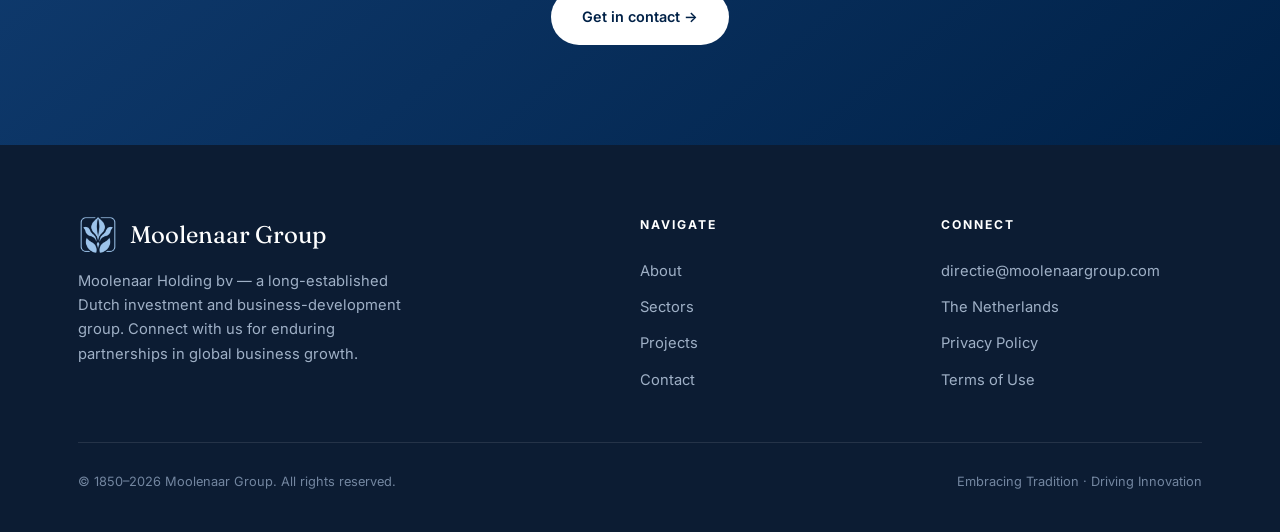
==== commit e9e98f88: "Add files via upload" ====
--- a/index.html
+++ b/index.html
@@ -134,6 +134,16 @@
   </div>
 </section>
 
+<!-- SHOWCASE -->
+<section class="showcase">
+  <img src="logistics-dusk.jpg" alt="Moolenaar Group logistics facility at dusk" loading="lazy">
+  <div class="wrap showcase-in reveal">
+    <div class="eyebrow">Our operations</div>
+    <h2>Keeping global supply chains moving — around the clock.</h2>
+    <p>From loading docks to deep-sea terminals, our logistics network connects producers and markets across continents, day and night.</p>
+  </div>
+</section>
+
 <!-- APPROACH -->
 <section class="alt">
   <div class="wrap">
--- a/styles.css
+++ b/styles.css
@@ -203,6 +203,15 @@
 .contact-item a,.contact-item p{font-size:1rem;color:var(--ink)}
 .contact-item a:hover{color:var(--blue)}
 
+/* ---------- Full-width image showcase ---------- */
+.showcase{position:relative;min-height:clamp(360px,52vw,600px);display:flex;align-items:flex-end;overflow:hidden;background:var(--blue-dark)}
+.showcase img{position:absolute;inset:0;width:100%;height:100%;object-fit:cover}
+.showcase::after{content:"";position:absolute;inset:0;background:linear-gradient(180deg,rgba(0,20,45,.15) 0%,rgba(0,20,45,.35) 55%,rgba(0,18,40,.9) 100%)}
+.showcase .showcase-in{position:relative;z-index:2;color:#fff;padding:0 0 clamp(36px,6vw,72px)}
+.showcase .eyebrow{color:var(--accent-light)}
+.showcase h2{font-size:clamp(1.9rem,3.6vw,3rem);max-width:20ch;color:#fff}
+.showcase p{color:#cfdcec;max-width:52ch;margin-top:16px;font-size:1.04rem}
+
 /* ---------- CTA band ---------- */
 .cta-band{background:linear-gradient(140deg,var(--blue) 0%,var(--blue-dark) 100%);color:#fff;text-align:center}
 .cta-band h2{font-size:clamp(2.1rem,4.5vw,3.3rem);max-width:22ch;margin:0 auto}
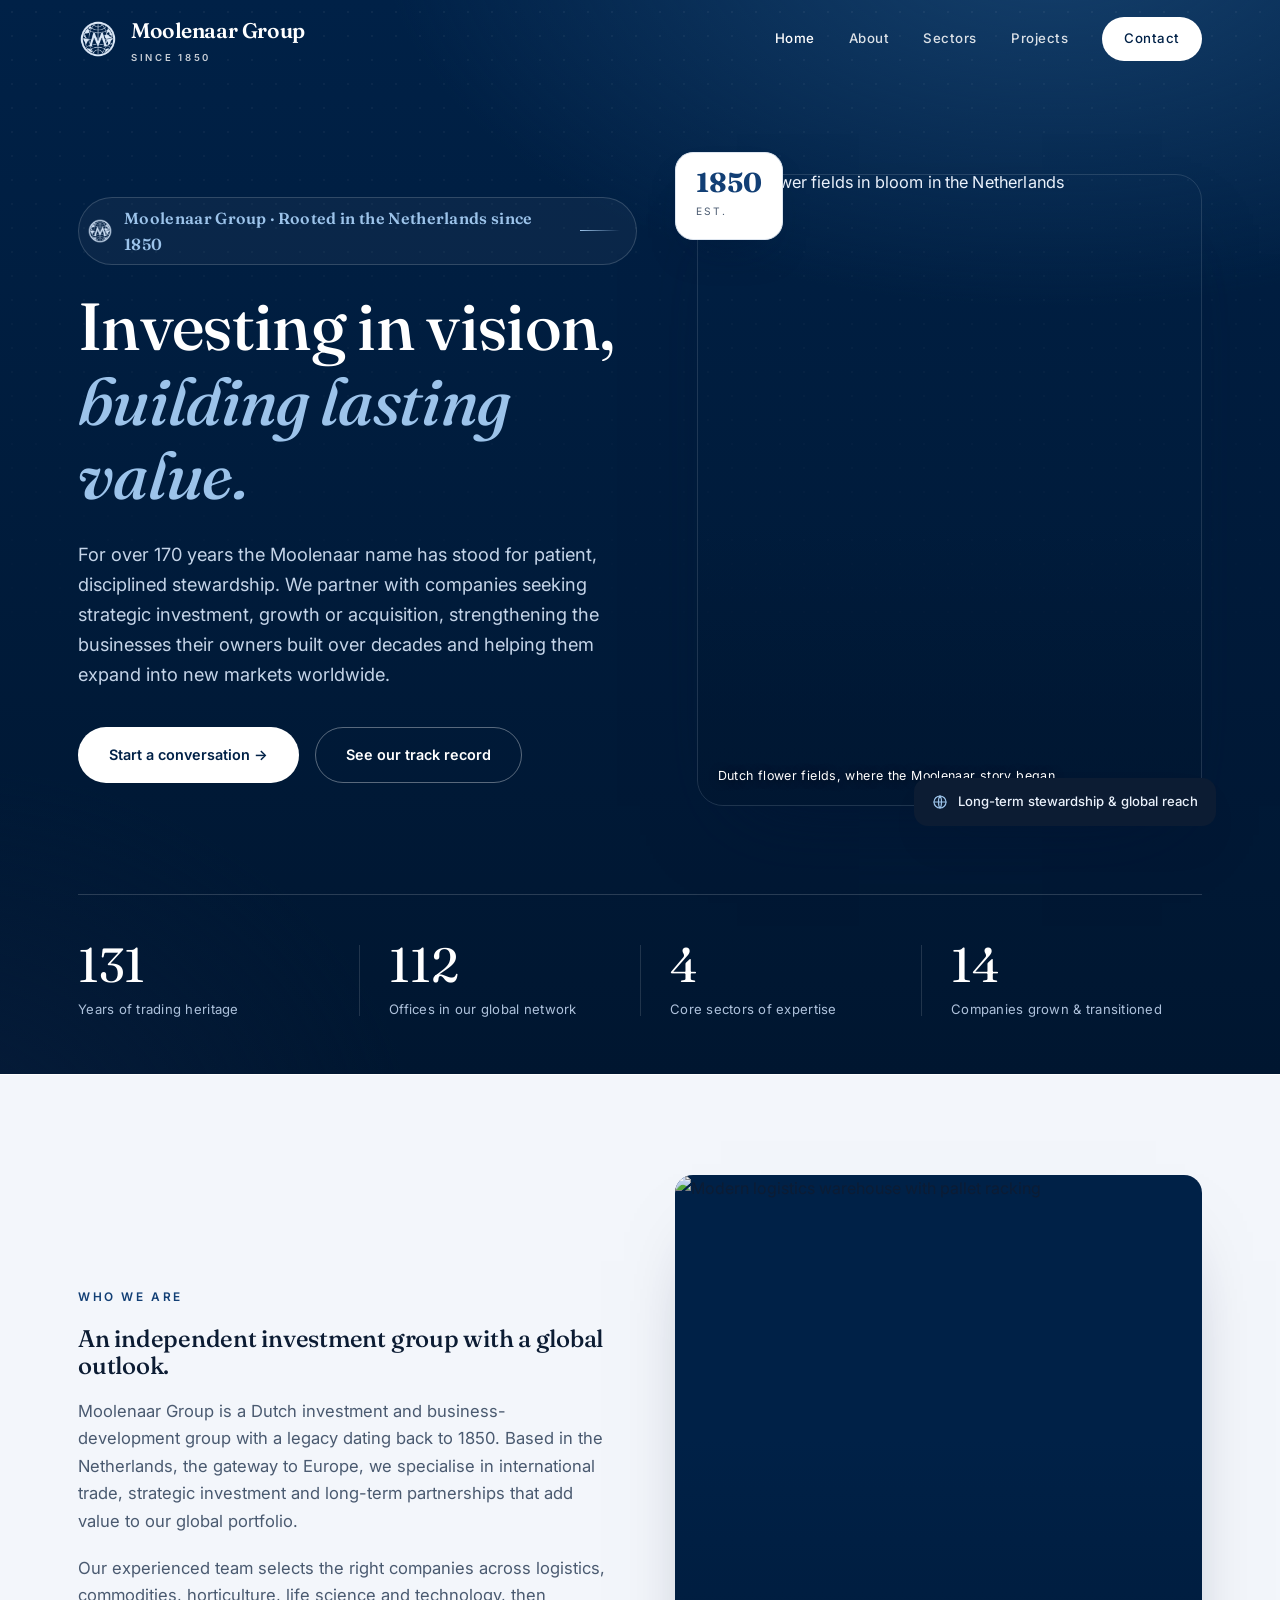
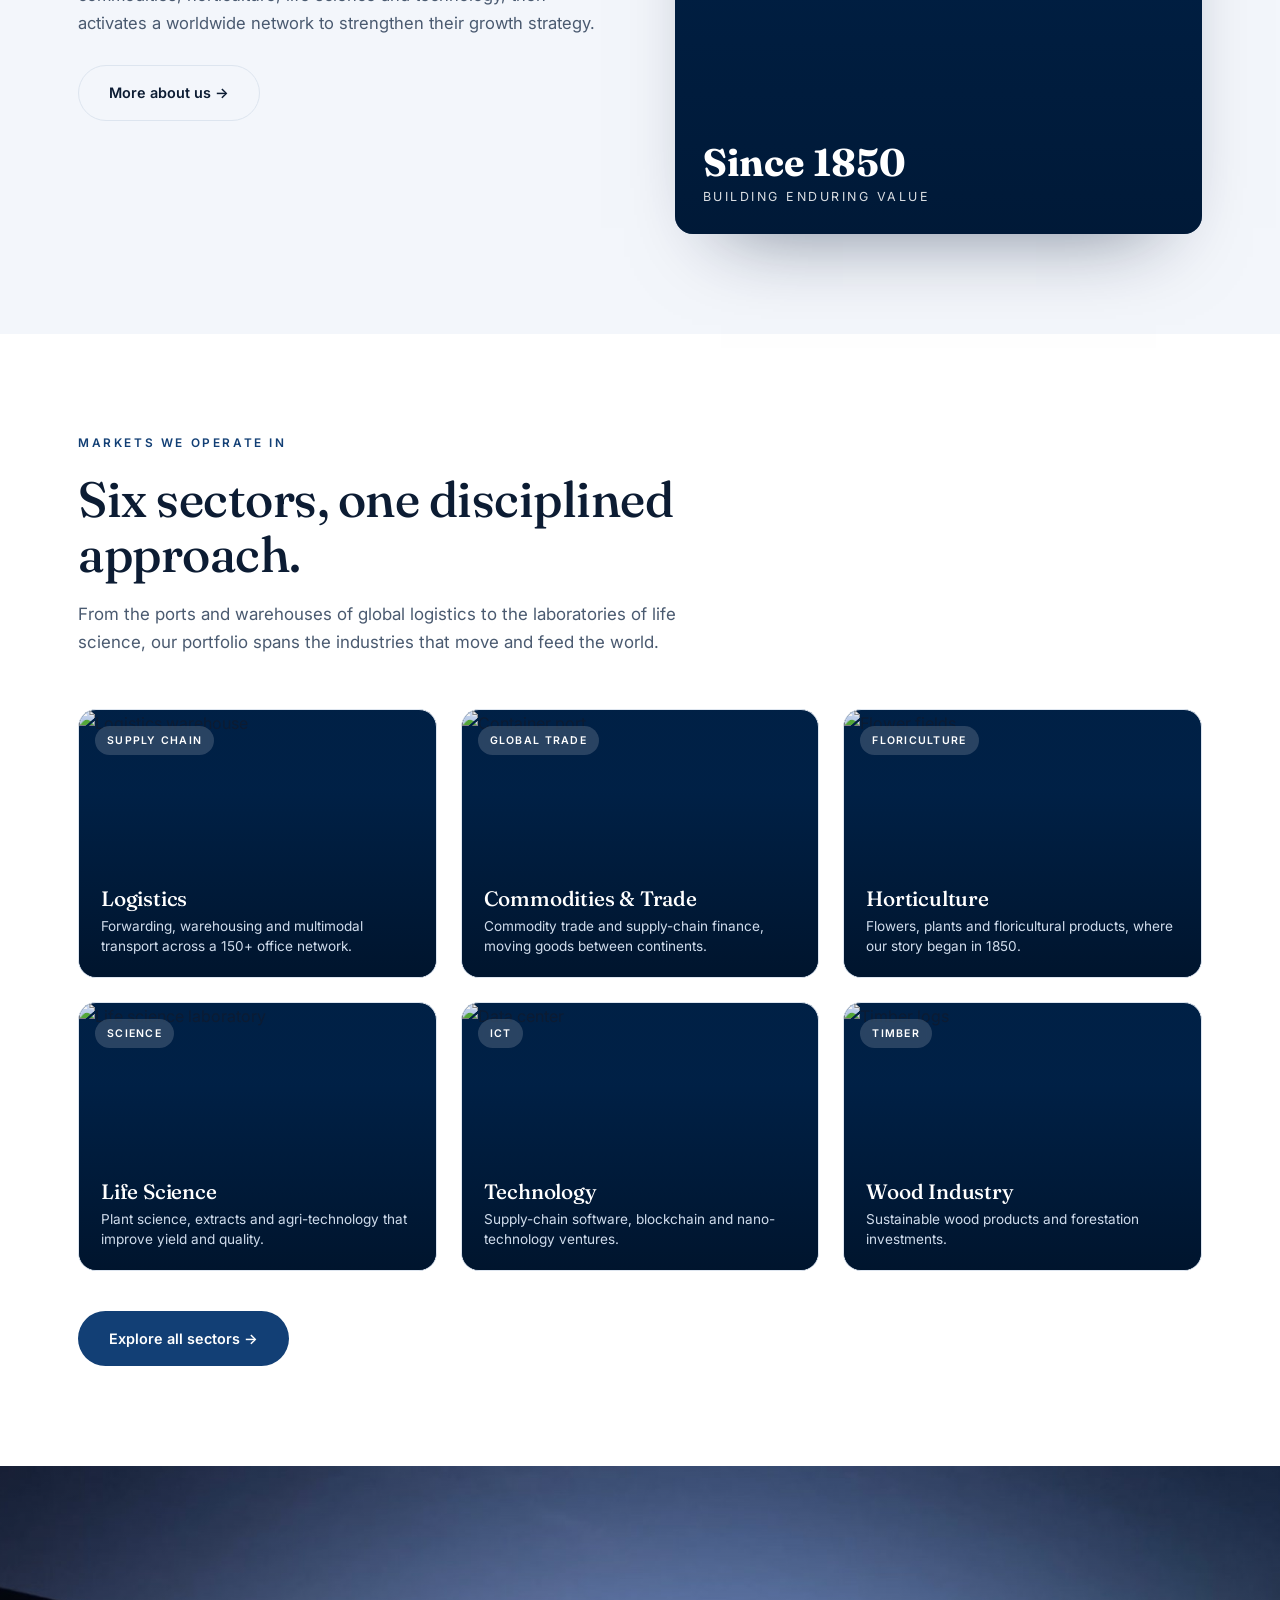
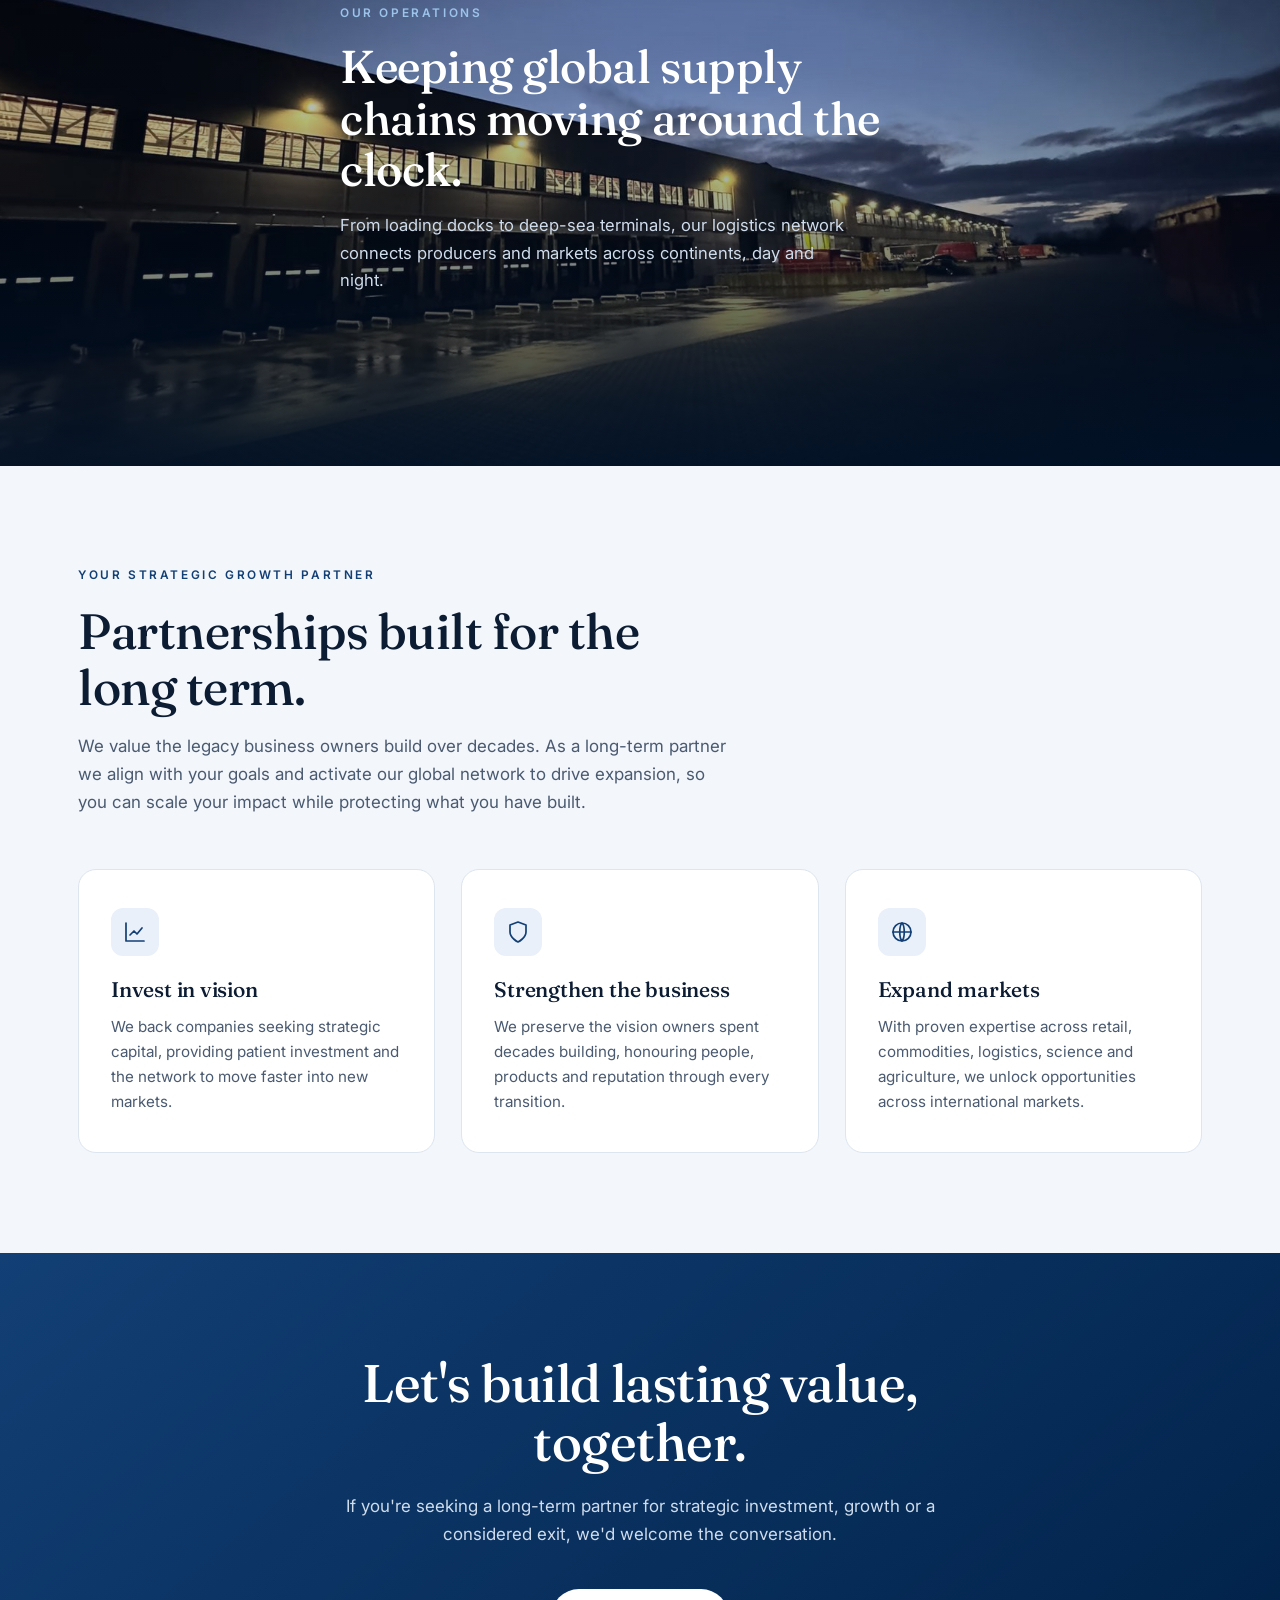
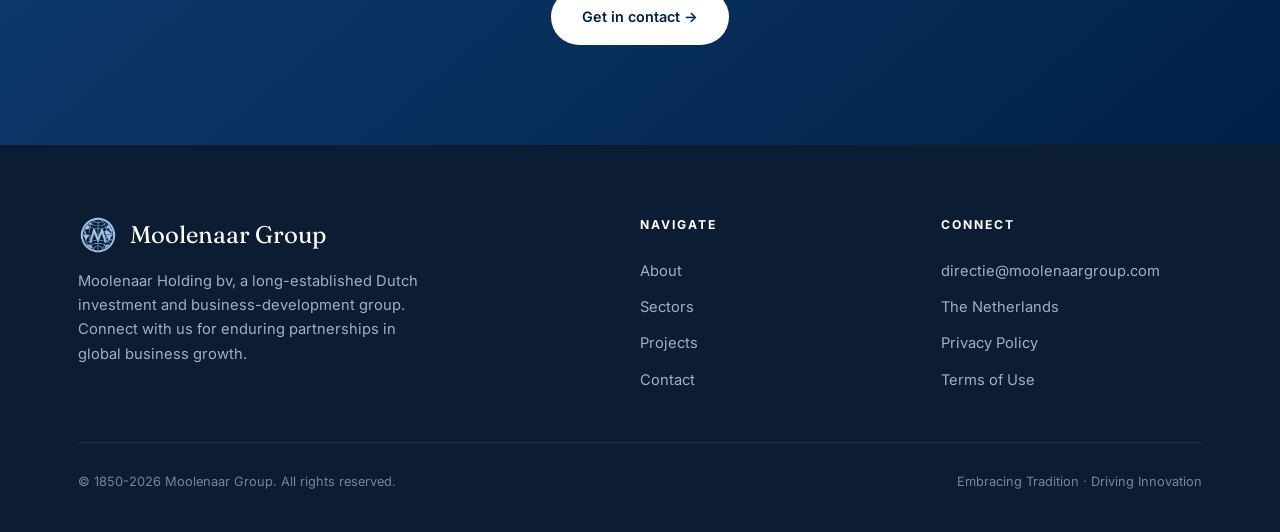
==== commit bc6cc137: "Add files via upload" ====
--- a/index.html
+++ b/index.html
@@ -42,7 +42,7 @@
           Moolenaar Group · Rooted in the Netherlands since 1850
         </div>
         <h1 class="reveal">Investing in vision, <em>building lasting value.</em></h1>
-        <p class="lead reveal">For over 170 years the Moolenaar name has stood for patient, disciplined stewardship. We partner with companies seeking strategic investment, growth or acquisition — strengthening the businesses their owners built over decades and helping them expand into new markets worldwide.</p>
+        <p class="lead reveal">For over 170 years the Moolenaar name has stood for patient, disciplined stewardship. We partner with companies seeking strategic investment, growth or acquisition, strengthening the businesses their owners built over decades and helping them expand into new markets worldwide.</p>
         <div class="hero-actions reveal">
           <a class="btn btn-primary" href="contact.html">Start a conversation →</a>
           <a class="btn btn-ghost" href="projects.html">See our track record</a>
@@ -54,7 +54,7 @@
         <div class="hero-photo">
           <img src="https://commons.wikimedia.org/wiki/Special:FilePath/Tulpevelden%20in%20Nederland%20in%202014,%20foto18.JPG?width=1000"
                alt="Dutch flower fields in bloom in the Netherlands" loading="eager" referrerpolicy="no-referrer">
-          <span class="photo-cap">Dutch flower fields — where the Moolenaar story began</span>
+          <span class="photo-cap">Dutch flower fields, where the Moolenaar story began</span>
         </div>
         <div class="hero-chip">
           <svg width="16" height="16" viewBox="0 0 24 24" fill="none" stroke="currentColor" stroke-width="1.8" stroke-linecap="round" stroke-linejoin="round"><circle cx="12" cy="12" r="9"/><path d="M3 12h18M12 3c3 3 3 15 0 18M12 3c-3 3-3 15 0 18"/></svg>
@@ -78,7 +78,7 @@
     <div class="reveal">
       <div class="eyebrow">Who we are</div>
       <h2>An independent investment group with a global outlook.</h2>
-      <p>Moolenaar Group is a Dutch investment and business-development group with a legacy dating back to 1850. Based in the Netherlands — the gateway to Europe — we specialise in international trade, strategic investment and long-term partnerships that add value to our global portfolio.</p>
+      <p>Moolenaar Group is a Dutch investment and business-development group with a legacy dating back to 1850. Based in the Netherlands, the gateway to Europe, we specialise in international trade, strategic investment and long-term partnerships that add value to our global portfolio.</p>
       <p>Our experienced team selects the right companies across logistics, commodities, horticulture, life science and technology, then activates a worldwide network to strengthen their growth strategy.</p>
       <a class="btn btn-ghost" href="about.html" style="margin-top:8px">More about us →</a>
     </div>
@@ -112,7 +112,7 @@
       <a class="sector reveal" href="sectors.html">
         <img src="https://commons.wikimedia.org/wiki/Special:FilePath/Tulpevelden%20in%20Nederland%20in%202014,%20foto18.JPG?width=800" alt="Flower fields" loading="lazy" referrerpolicy="no-referrer">
         <span class="tagpill">Floriculture</span>
-        <div class="label"><h3>Horticulture</h3><p>Flowers, plants and floricultural products — where our story began in 1850.</p></div>
+        <div class="label"><h3>Horticulture</h3><p>Flowers, plants and floricultural products, where our story began in 1850.</p></div>
       </a>
       <a class="sector reveal" href="sectors.html">
         <img src="https://commons.wikimedia.org/wiki/Special:FilePath/Scientist%20looking%20thorugh%20microscope.jpg?width=800" alt="Life science laboratory" loading="lazy" referrerpolicy="no-referrer">
@@ -139,7 +139,7 @@
   <img src="logistics-dusk.jpg" alt="Moolenaar Group logistics facility at dusk" loading="lazy">
   <div class="wrap showcase-in reveal">
     <div class="eyebrow">Our operations</div>
-    <h2>Keeping global supply chains moving — around the clock.</h2>
+    <h2>Keeping global supply chains moving around the clock.</h2>
     <p>From loading docks to deep-sea terminals, our logistics network connects producers and markets across continents, day and night.</p>
   </div>
 </section>
@@ -150,7 +150,7 @@
     <div class="sec-head reveal">
       <div class="eyebrow">Your strategic growth partner</div>
       <h2>Partnerships built for the long term.</h2>
-      <p>We value the legacy business owners build over decades. As a long-term partner we align with your goals and activate our global network to drive expansion — so you can scale your impact while protecting what you have built.</p>
+      <p>We value the legacy business owners build over decades. As a long-term partner we align with your goals and activate our global network to drive expansion, so you can scale your impact while protecting what you have built.</p>
     </div>
     <div class="cards3">
       <div class="card reveal">
@@ -175,7 +175,7 @@
 <!-- CTA -->
 <section class="cta-band">
   <div class="wrap reveal">
-    <h2>Let's build lasting value — together.</h2>
+    <h2>Let's build lasting value, together.</h2>
     <p>If you're seeking a long-term partner for strategic investment, growth or a considered exit, we'd welcome the conversation.</p>
     <a class="btn btn-primary" href="contact.html">Get in contact →</a>
   </div>
@@ -189,7 +189,7 @@
           <span class="logo" aria-hidden="true"></span>
           Moolenaar Group
         </div>
-        <p>Moolenaar Holding bv — a long-established Dutch investment and business-development group. Connect with us for enduring partnerships in global business growth.</p>
+        <p>Moolenaar Holding bv, a long-established Dutch investment and business-development group. Connect with us for enduring partnerships in global business growth.</p>
       </div>
       <div class="foot-col">
         <h5>Navigate</h5>
@@ -207,7 +207,7 @@
       </div>
     </div>
     <div class="foot-bottom">
-      <span>© 1850–2026 Moolenaar Group. All rights reserved.</span>
+      <span>© 1850-2026 Moolenaar Group. All rights reserved.</span>
       <span>Embracing Tradition · Driving Innovation</span>
     </div>
   </div>
--- a/styles.css
+++ b/styles.css
@@ -21,6 +21,8 @@
   font-family:'Inter',system-ui,-apple-system,sans-serif;
   color:var(--ink);background:var(--bg);line-height:1.65;
   -webkit-font-smoothing:antialiased;overflow-x:hidden;
+  -webkit-text-size-adjust:100%;text-size-adjust:100%;
+  -webkit-tap-highlight-color:transparent;
 }
 h1,h2,h3,h4{font-family:'Fraunces',Georgia,serif;font-weight:500;line-height:1.12;letter-spacing:-.01em}
 a{color:inherit;text-decoration:none}
@@ -37,7 +39,7 @@
 
 /* ---------- Header ---------- */
 header{position:fixed;top:0;left:0;right:0;z-index:100;transition:.35s ease;background:rgba(255,255,255,0);border-bottom:1px solid transparent}
-header.scrolled{background:rgba(255,255,255,.9);backdrop-filter:blur(14px);border-bottom:1px solid var(--line)}
+header.scrolled{background:rgba(255,255,255,.9);-webkit-backdrop-filter:blur(14px);backdrop-filter:blur(14px);border-bottom:1px solid var(--line)}
 .nav{display:flex;align-items:center;justify-content:space-between;height:78px}
 .brand{display:flex;align-items:center;gap:13px;font-family:'Fraunces';font-size:1.32rem;font-weight:600;letter-spacing:-.02em}
 .logo{display:inline-block;width:40px;height:40px;flex:none;color:var(--blue);background-color:currentColor;-webkit-mask:url(logo-icon.png) center/contain no-repeat;mask:url(logo-icon.png) center/contain no-repeat}
@@ -49,7 +51,7 @@
 .menu a:hover,.menu a.active{color:var(--ink)}
 .menu a.cta{background:var(--blue);color:#fff;padding:11px 22px;border-radius:100px}
 .menu a.cta:hover{background:var(--blue-dark)}
-.burger{display:none;flex-direction:column;gap:5px;cursor:pointer;background:none;border:0}
+.burger{display:none;flex-direction:column;gap:5px;cursor:pointer;background:none;border:0;padding:11px;margin:-11px;-webkit-tap-highlight-color:transparent}
 .burger span{width:24px;height:2px;background:var(--ink);transition:.3s}
 
 /* header sitting over a dark hero (home) */
@@ -65,13 +67,15 @@
 }
 
 /* ---------- Page hero (inner pages) ---------- */
-.page-hero{padding:168px 0 66px;background:
+.page-hero{padding:168px 0 46px;background:
   radial-gradient(900px 500px at 82% -12%, var(--blue-soft) 0%, rgba(233,240,249,0) 60%),
   linear-gradient(180deg,#f9fbfe,#fff)}
 .page-hero .eyebrow{margin-bottom:16px}
 .page-hero h1{font-size:clamp(2.4rem,5.4vw,4.1rem);max-width:17ch}
 .page-hero h1 em{font-style:italic;color:var(--blue)}
 .page-hero p{font-size:1.12rem;color:var(--ink-soft);max-width:60ch;margin-top:22px}
+/* tighten the first content section directly under an inner-page hero */
+.page-hero + section{padding-top:52px}
 
 /* ---------- Home hero ---------- */
 .hero{position:relative;padding:174px 0 0;overflow:hidden;color:#eaf1fb;border-bottom:1px solid rgba(255,255,255,.09)}
@@ -131,6 +135,7 @@
 
 /* ---------- Two-column feature ---------- */
 .feature{display:grid;grid-template-columns:1fr 1fr;gap:70px;align-items:center}
+.feature h2{margin-bottom:18px}
 .feature p{color:var(--ink-soft);font-size:1.04rem;margin-bottom:20px}
 .feature-visual{position:relative;aspect-ratio:4/5;border-radius:var(--radius);overflow:hidden;background:var(--blue-dark);box-shadow:0 40px 80px -46px rgba(0,20,50,.55)}
 .feature-visual img{position:absolute;inset:0;width:100%;height:100%;object-fit:cover}
@@ -158,7 +163,7 @@
 .sector .label{position:absolute;left:22px;right:22px;bottom:20px;z-index:2;color:#fff}
 .sector .label h3{font-size:1.3rem;margin-bottom:6px}
 .sector .label p{font-size:.85rem;color:#cfdcec;line-height:1.5}
-.sector .tagpill{position:absolute;top:16px;left:16px;z-index:2;font-size:.66rem;font-weight:600;letter-spacing:.12em;text-transform:uppercase;color:#fff;background:rgba(255,255,255,.16);backdrop-filter:blur(4px);padding:6px 12px;border-radius:100px}
+.sector .tagpill{position:absolute;top:16px;left:16px;z-index:2;font-size:.66rem;font-weight:600;letter-spacing:.12em;text-transform:uppercase;color:#fff;background:rgba(255,255,255,.16);-webkit-backdrop-filter:blur(4px);backdrop-filter:blur(4px);padding:6px 12px;border-radius:100px}
 
 /* ---------- Expertise lists (dark) ---------- */
 .dark{background:var(--ink);color:#dbe5f1}
@@ -254,3 +259,10 @@
 @media(max-width:900px) and (min-width:600px){
   .cards3,.sector-grid,.exp-cols,.grid{grid-template-columns:1fr 1fr}
 }
+
+/* Touch devices (iOS/Android): avoid hover states sticking after a tap */
+@media (hover:none){
+  .card:hover,.proj:hover{transform:none;box-shadow:none}
+  .btn-primary:hover,.btn-ghost:hover{transform:none}
+  .sector:hover img,.hero-photo:hover img{transform:scale(1.02)}
+}
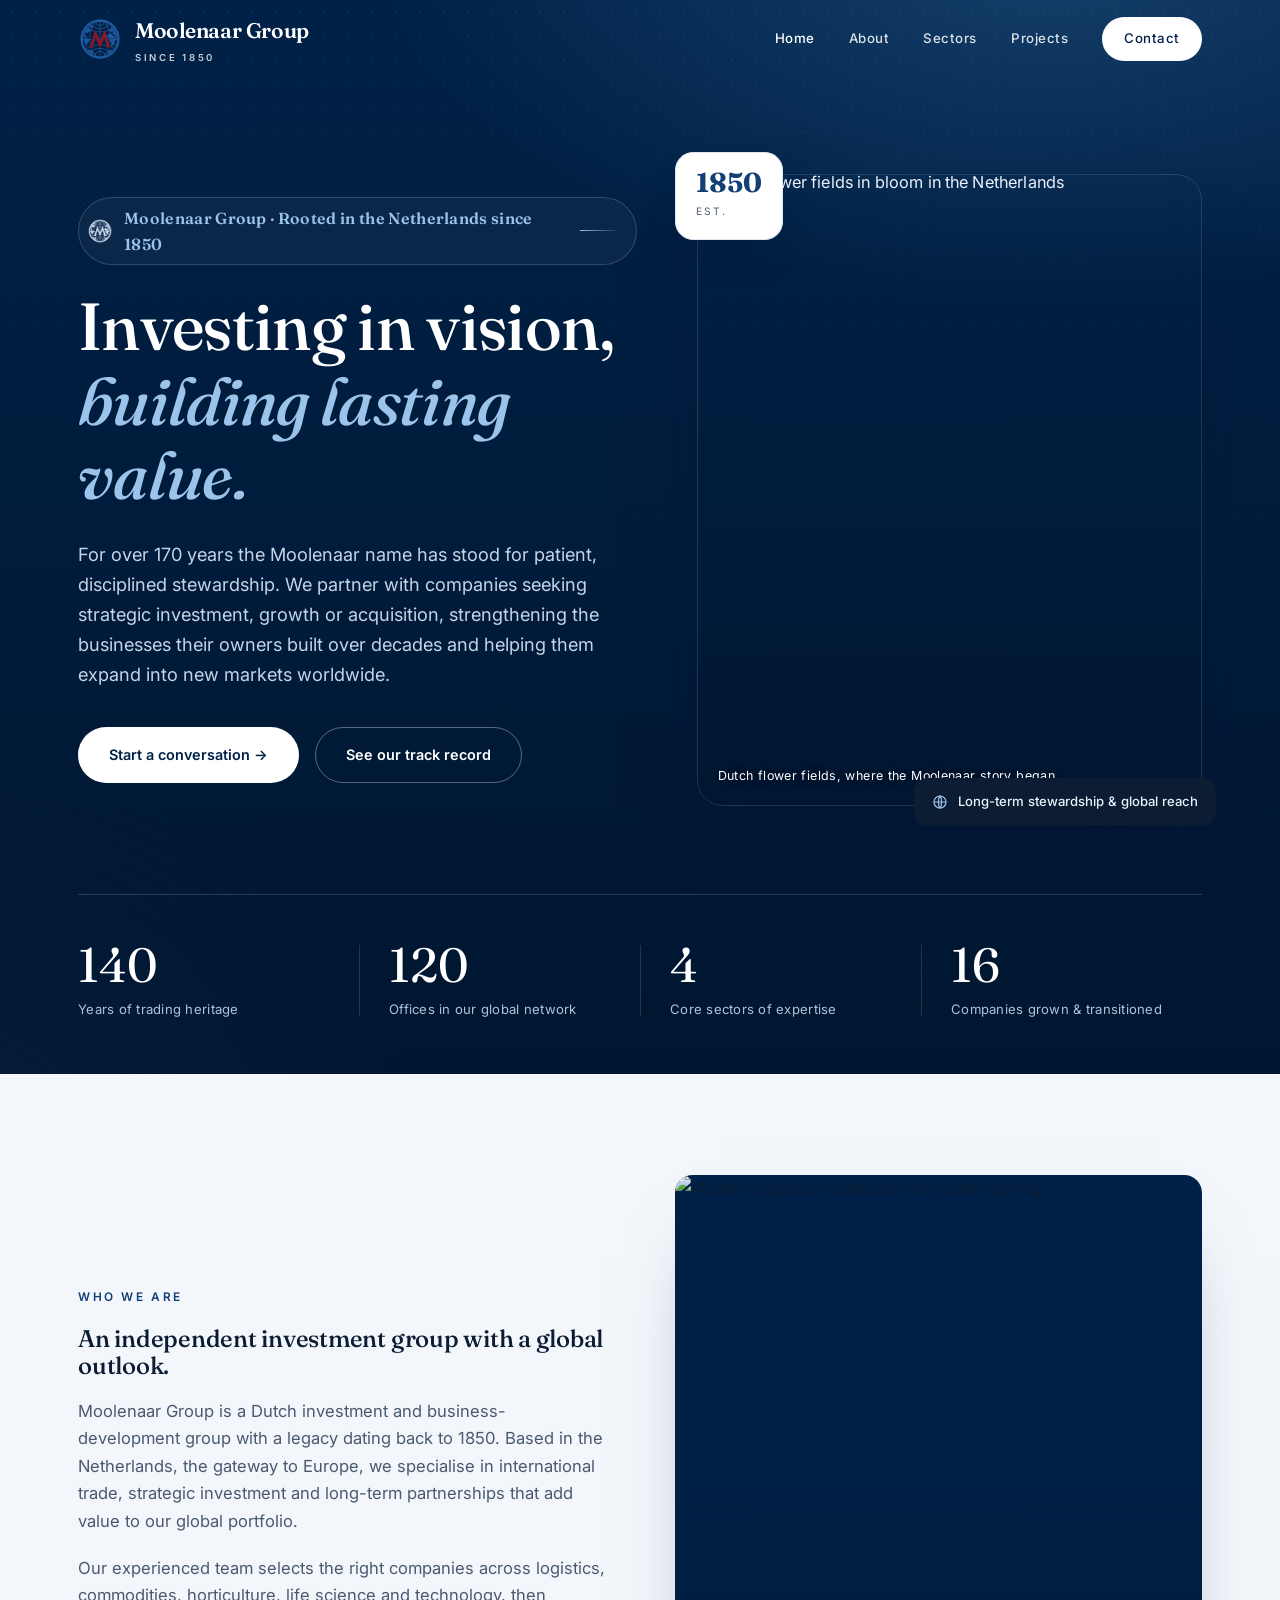
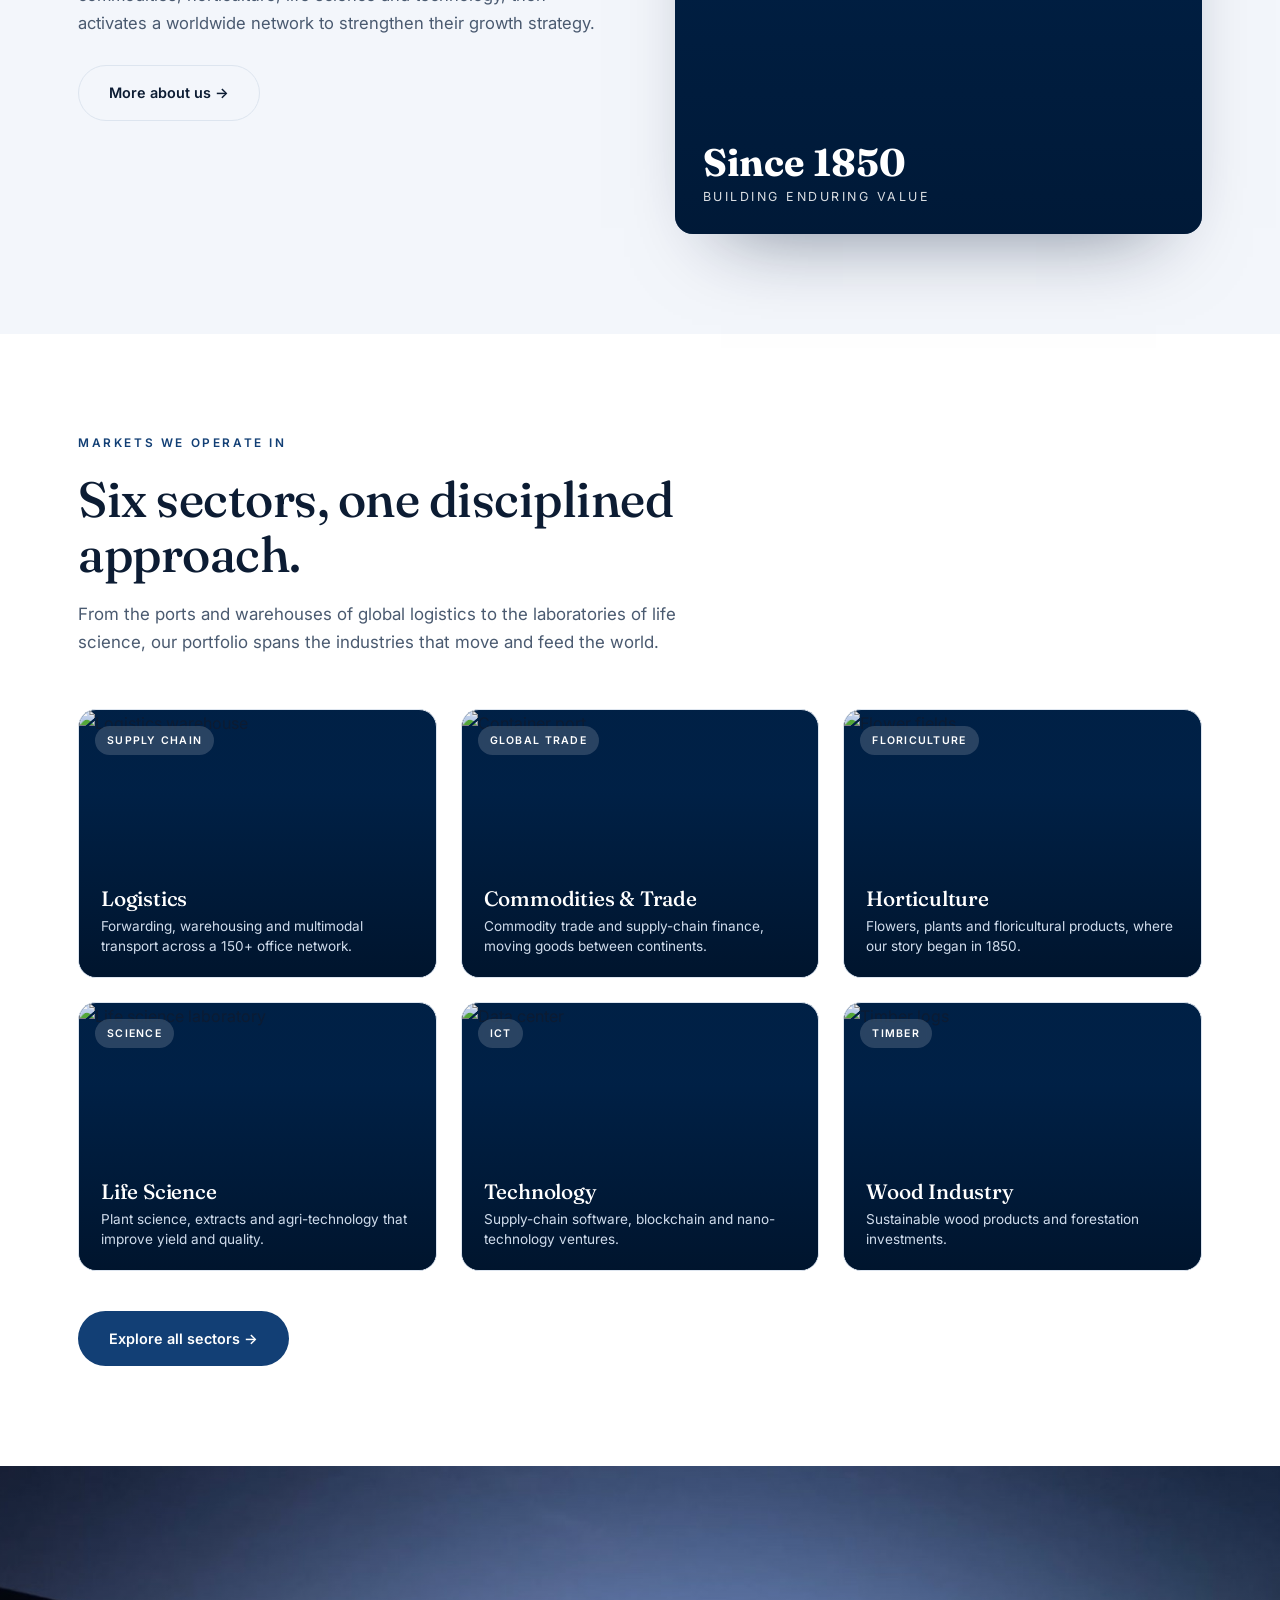
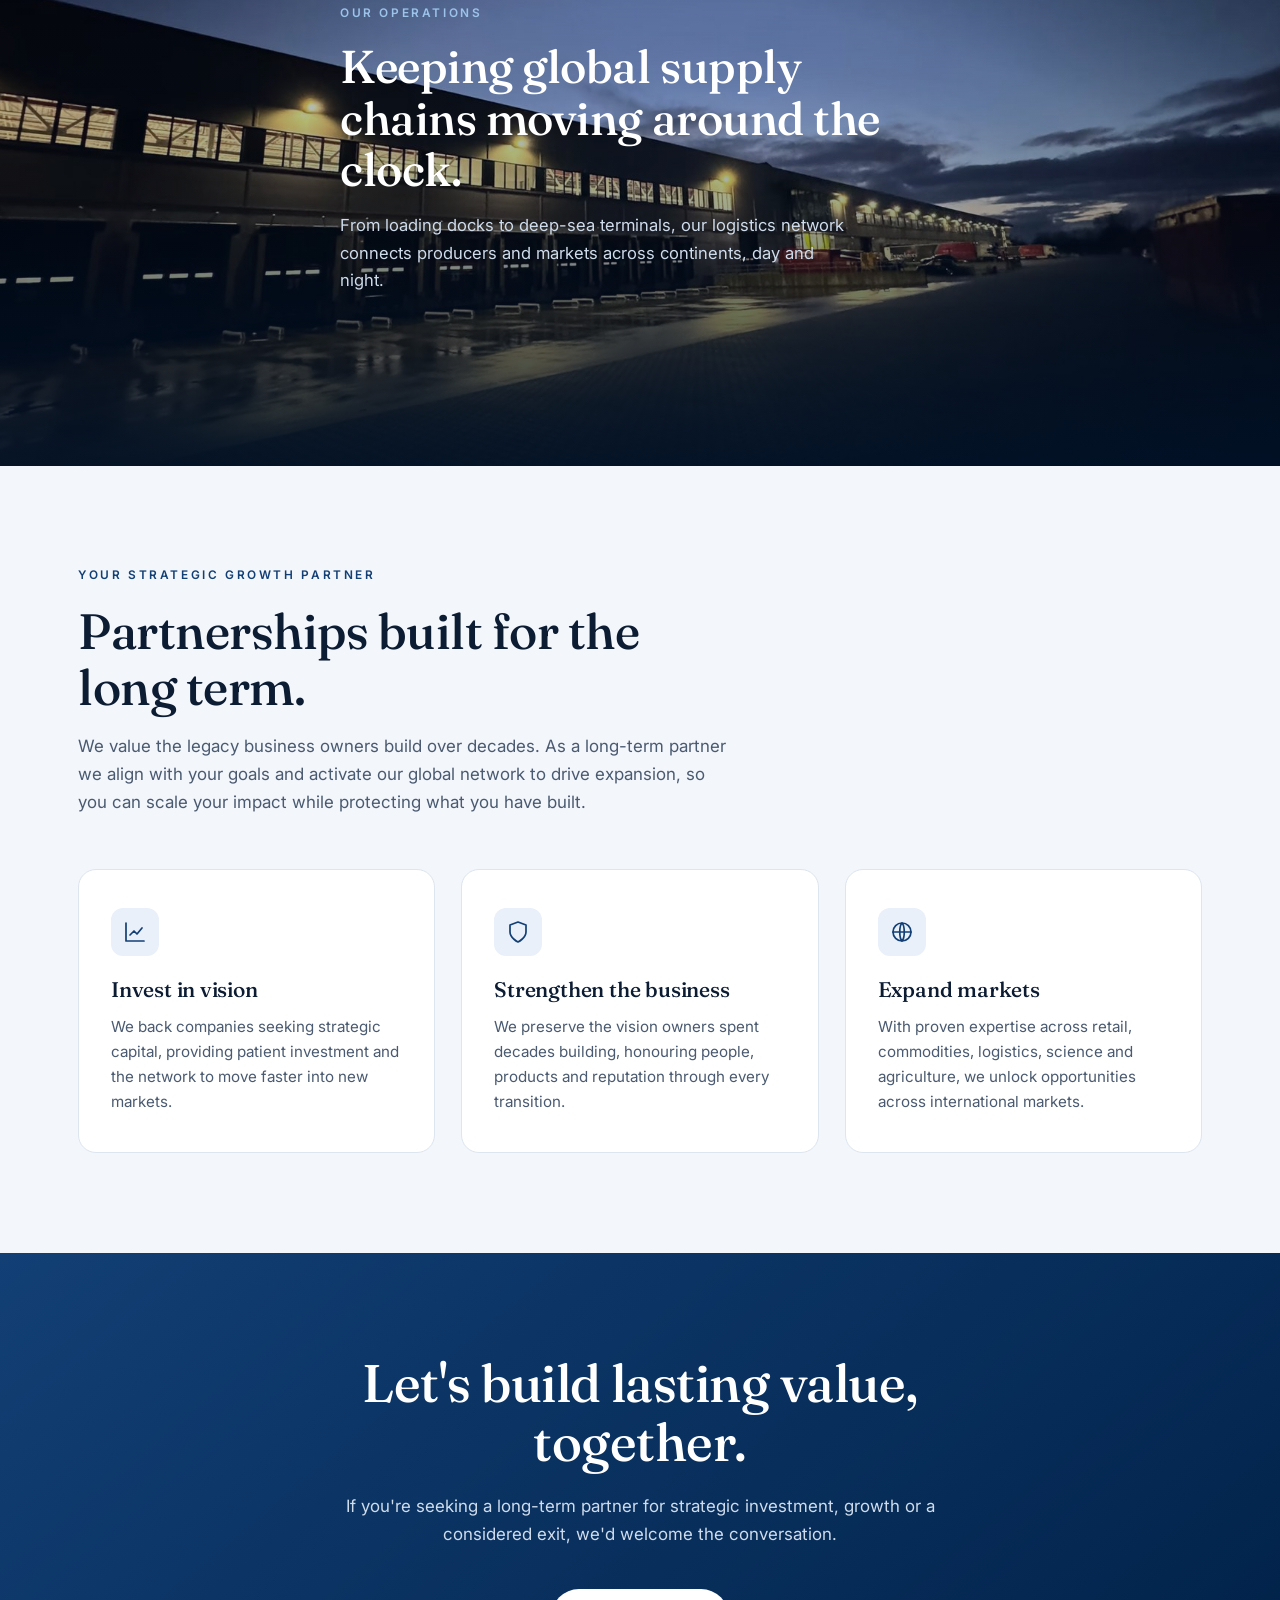
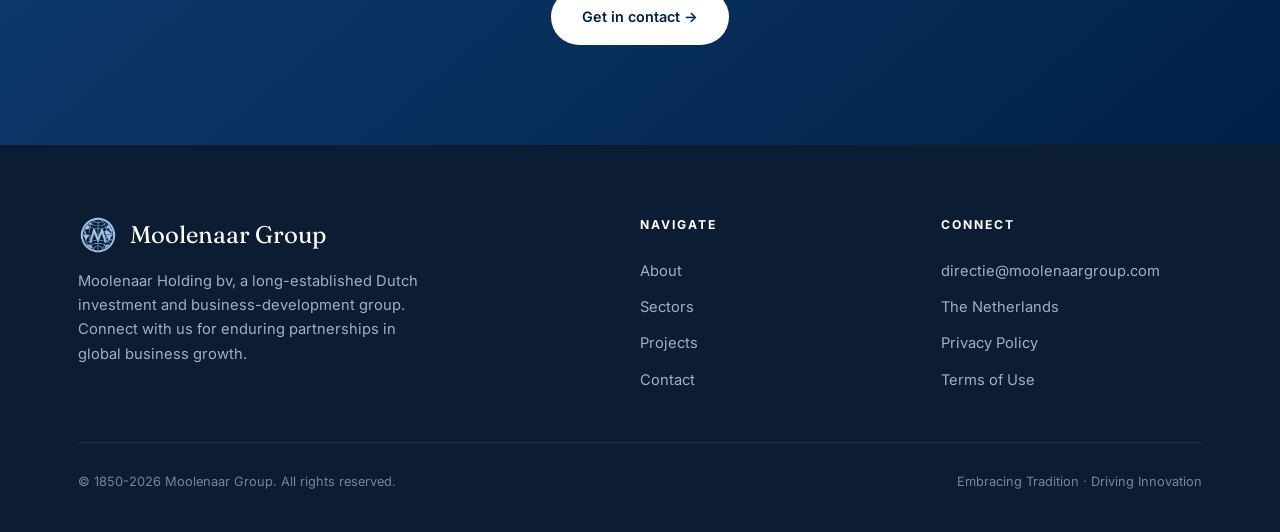
==== commit 179cb8bc: "Add files via upload" ====
--- a/index.html
+++ b/index.html
@@ -9,7 +9,7 @@
 <link rel="preconnect" href="https://fonts.gstatic.com" crossorigin>
 <link href="https://fonts.googleapis.com/css2?family=Fraunces:opsz,wght@9..144,400;9..144,500;9..144,600&family=Inter:wght@300;400;500;600;700&display=swap" rel="stylesheet">
 <link rel="stylesheet" href="styles.css">
-<link rel="icon" type="image/png" href="logo-icon.png">
+<link rel="icon" type="image/png" href="logo-color.png">
 <noscript><style>.reveal{opacity:1!important;transform:none!important}</style></noscript>
 </head>
 <body>
--- a/styles.css
+++ b/styles.css
@@ -45,6 +45,8 @@
 .logo{display:inline-block;width:40px;height:40px;flex:none;color:var(--blue);background-color:currentColor;-webkit-mask:url(logo-icon.png) center/contain no-repeat;mask:url(logo-icon.png) center/contain no-repeat}
 .wordmark .logo{color:#cfe0f4}
 footer .logo{color:var(--accent-light)}
+/* header nav uses the full-colour logo on a transparent background (not the mask) */
+.brand .logo{width:44px;height:44px;-webkit-mask:none;mask:none;background:url(logo-color.png) center/contain no-repeat}
 .brand small{display:block;font-family:'Inter';font-size:.6rem;font-weight:600;letter-spacing:.28em;text-transform:uppercase;color:var(--ink-soft);margin-top:2px}
 .menu{display:flex;gap:34px;align-items:center}
 .menu a{font-size:.83rem;font-weight:500;letter-spacing:.04em;color:var(--ink-soft);transition:.2s}
@@ -146,6 +148,29 @@
 .pillars{display:flex;gap:12px;flex-wrap:wrap;margin-top:26px}
 .pill{font-size:.8rem;font-weight:500;padding:8px 16px;border-radius:100px;background:#fff;border:1px solid var(--line);color:var(--ink-soft)}
 
+/* ---------- Leadership ---------- */
+.leader{display:grid;grid-template-columns:.85fr 1.15fr;gap:56px;align-items:center}
+.leader-photo{border-radius:var(--radius);overflow:hidden;aspect-ratio:4/5;background:var(--bg-alt);border:1px solid var(--line);box-shadow:0 34px 66px -42px rgba(0,20,50,.5)}
+.leader-photo img{width:100%;height:100%;object-fit:cover;object-position:center 12%}
+.leader h3{font-size:clamp(1.6rem,3vw,2.3rem)}
+.leader .title{color:var(--blue);font-weight:600;font-size:1rem;margin-top:8px}
+.leader p{color:var(--ink-soft);margin-top:18px;font-size:1.05rem}
+
+/* ---------- Heritage timeline ---------- */
+.timeline{max-width:860px;margin-top:4px}
+.tl{display:grid;grid-template-columns:82px 1fr;gap:22px;padding-bottom:22px}
+.tl:last-child{padding-bottom:0}
+.tl-year{font-family:'Fraunces';font-size:1.3rem;color:var(--blue);line-height:1.1;text-align:right}
+.tl-body{position:relative;padding-left:28px;border-left:2px solid var(--line);padding-bottom:2px}
+.tl:last-child .tl-body{border-left-color:transparent}
+.tl-body::before{content:"";position:absolute;left:-8px;top:4px;width:12px;height:12px;border-radius:50%;background:var(--blue);box-shadow:0 0 0 4px #fff,0 0 0 5px var(--line)}
+.tl h3{font-size:1.18rem;display:inline-block;margin-right:10px}
+.tl-role{display:inline-block;font-size:.66rem;font-weight:600;letter-spacing:.12em;text-transform:uppercase;color:var(--blue);background:var(--blue-soft);padding:3px 9px;border-radius:100px;vertical-align:middle}
+.tl p{color:var(--ink-soft);font-size:.92rem;max-width:60ch;margin-top:7px}
+.tl-img{margin-top:12px;border-radius:10px;overflow:hidden;border:1px solid var(--line);max-width:300px}
+.tl-img img{width:100%;display:block}
+.tl-img figcaption{font-size:.72rem;color:var(--ink-soft);padding:6px 10px;background:var(--bg-alt)}
+
 /* ---------- Approach cards ---------- */
 .cards3{display:grid;grid-template-columns:repeat(3,1fr);gap:26px}
 .card{background:#fff;border:1px solid var(--line);border-radius:var(--radius);padding:38px 32px;transition:.3s}
@@ -245,7 +270,9 @@
   .menu a{padding:14px 0;width:100%;border-bottom:1px solid var(--line);color:var(--ink-soft)}
   .menu a.cta{text-align:center;margin-top:12px;border-bottom:0;color:#fff}
   .burger{display:flex}
-  .hero-grid,.feature,.cards3,.sector-grid,.exp-cols,.grid,.foot-top,.contact-grid{grid-template-columns:1fr}
+  .hero-grid,.feature,.cards3,.sector-grid,.exp-cols,.grid,.foot-top,.contact-grid,.leader{grid-template-columns:1fr}
+  .tl{grid-template-columns:60px 1fr;gap:16px}
+  .tl-year{font-size:1.2rem;text-align:left}
   .stats{grid-template-columns:1fr 1fr;gap:30px;padding:40px 0 4px}
   .stat{padding:0}
   .stat + .stat::before{display:none}
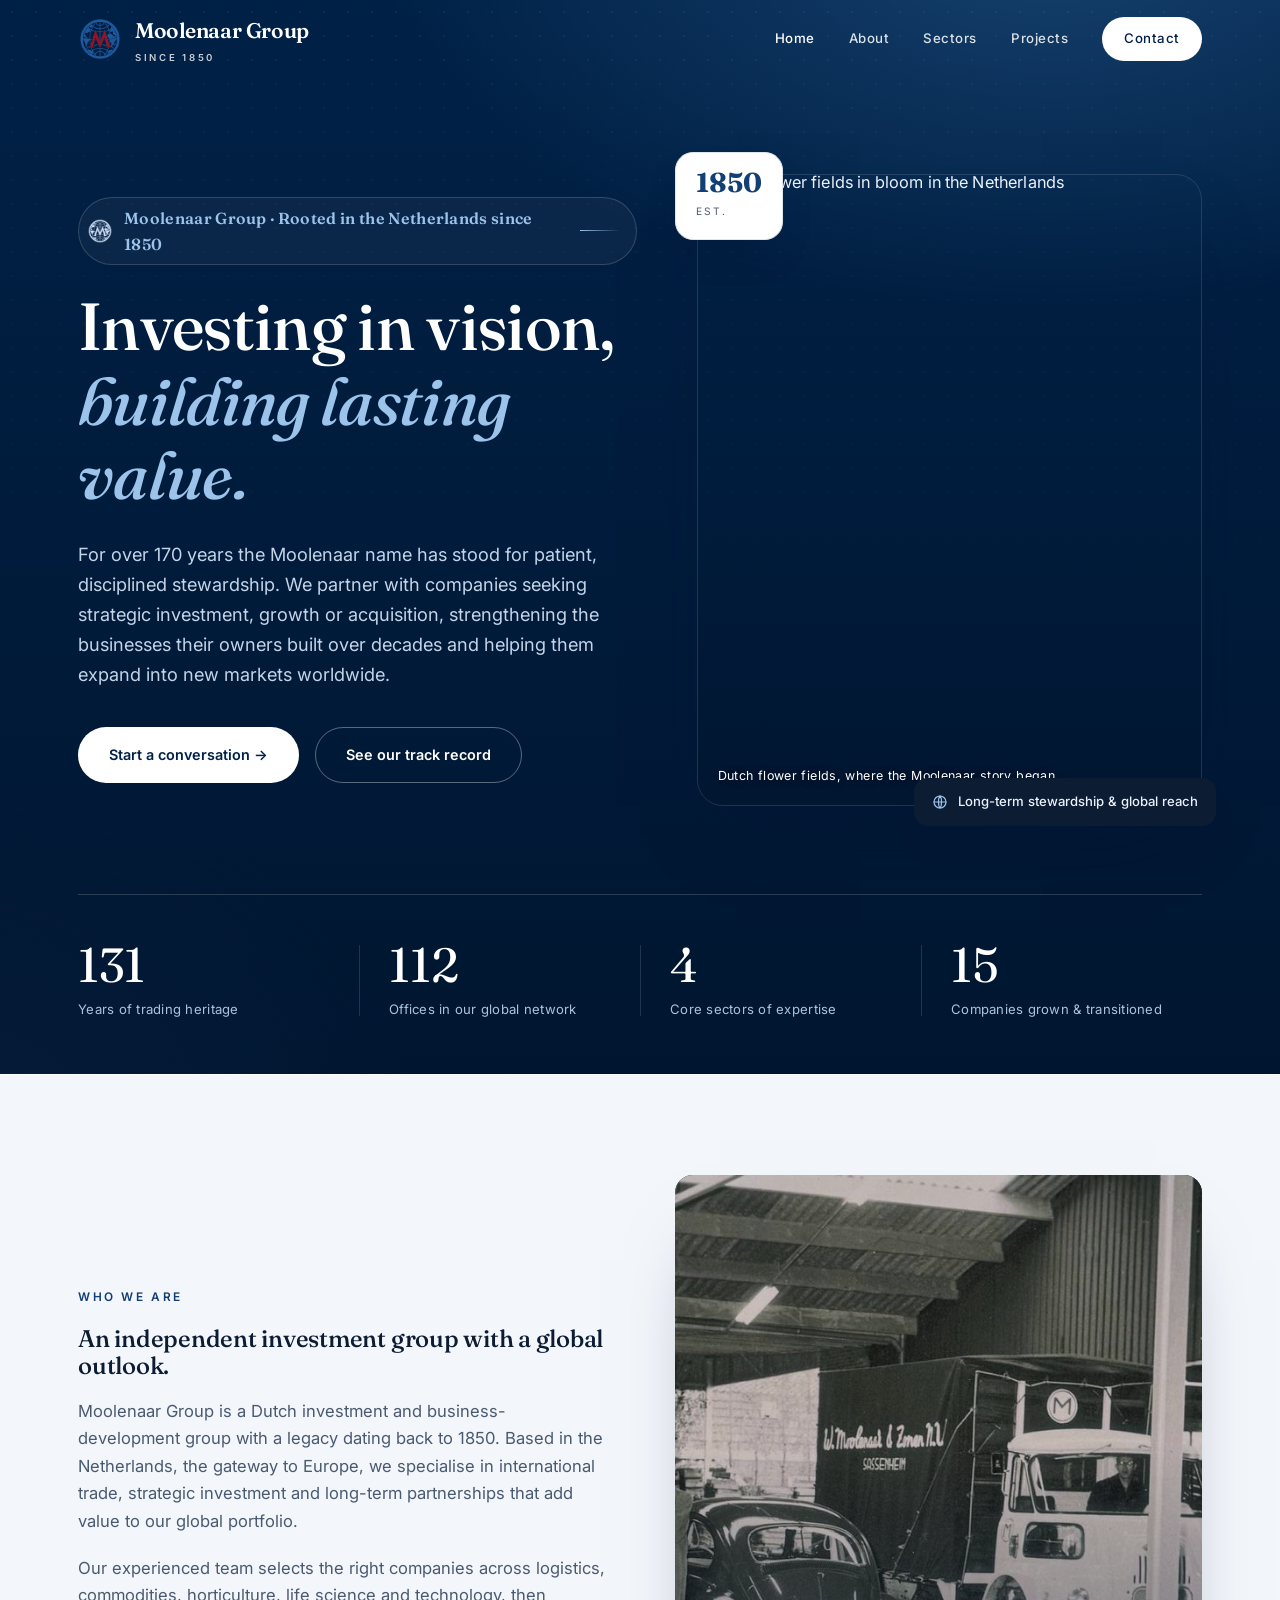
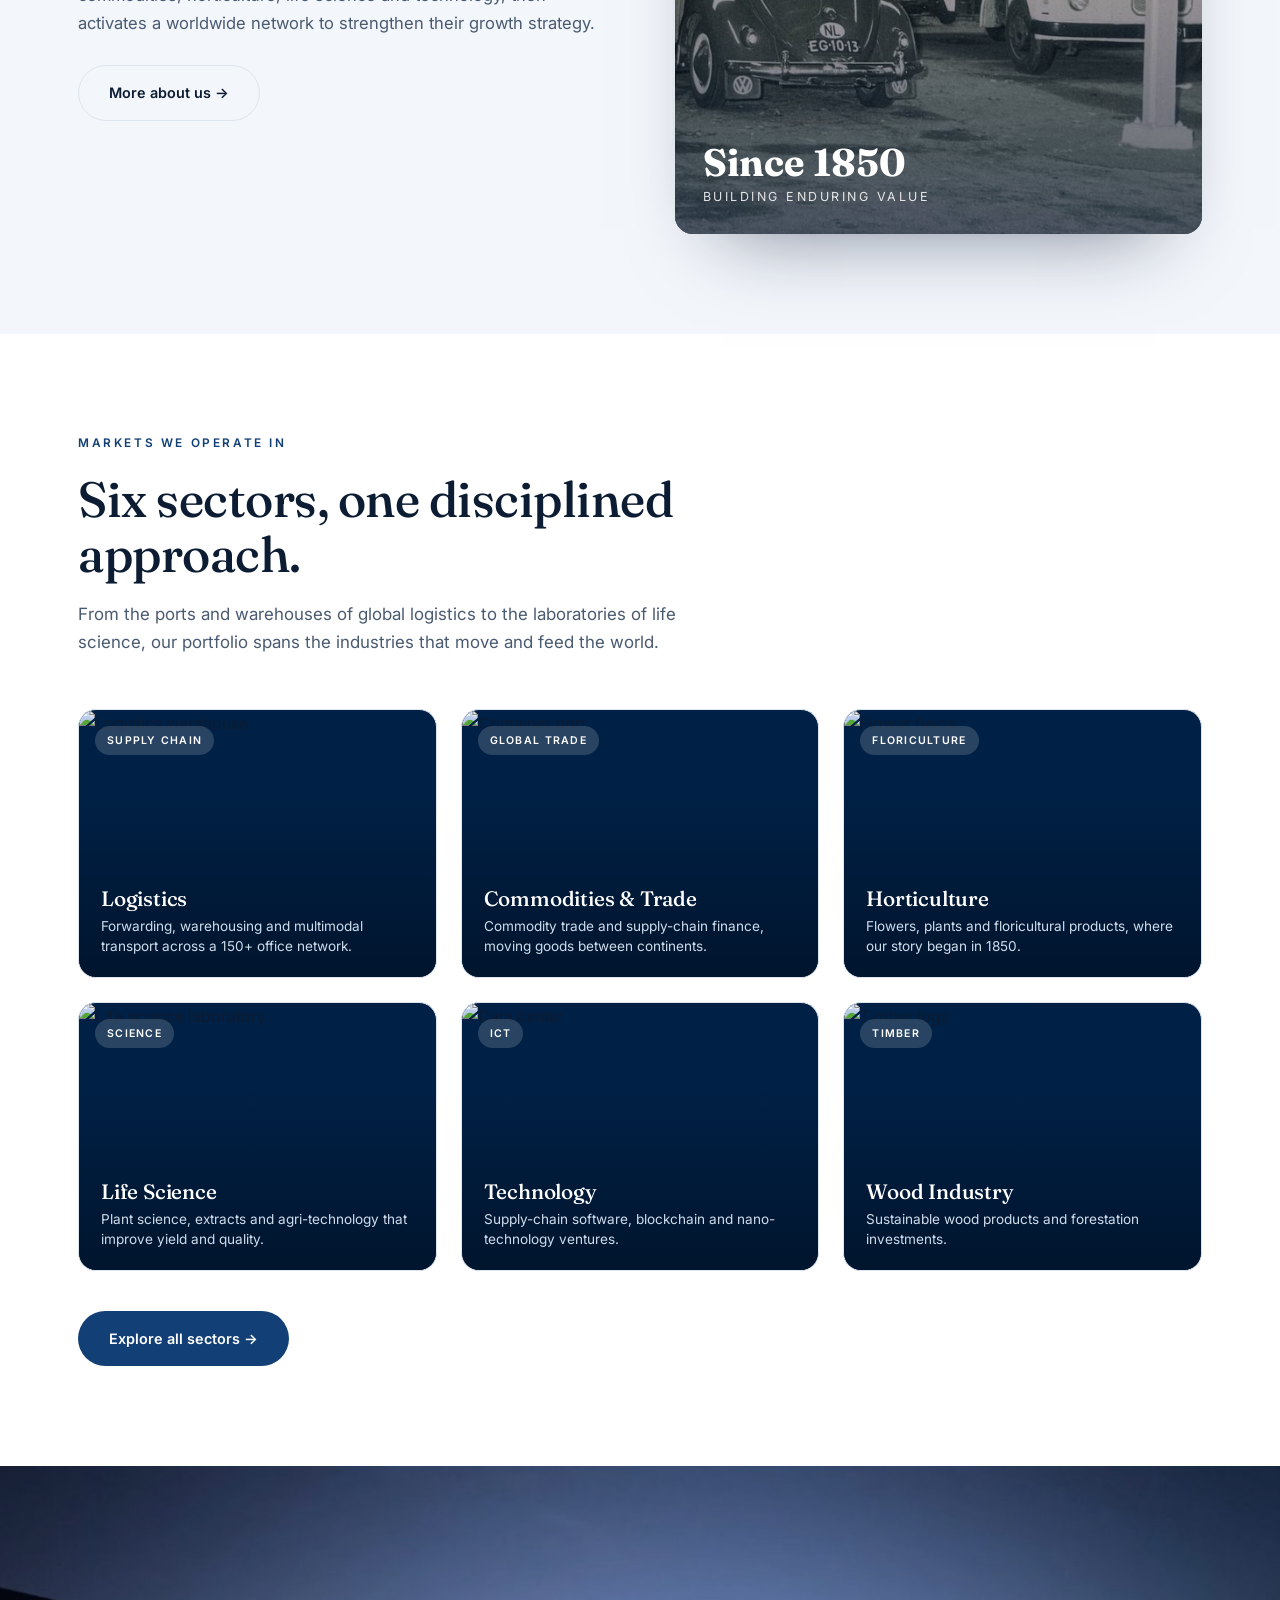
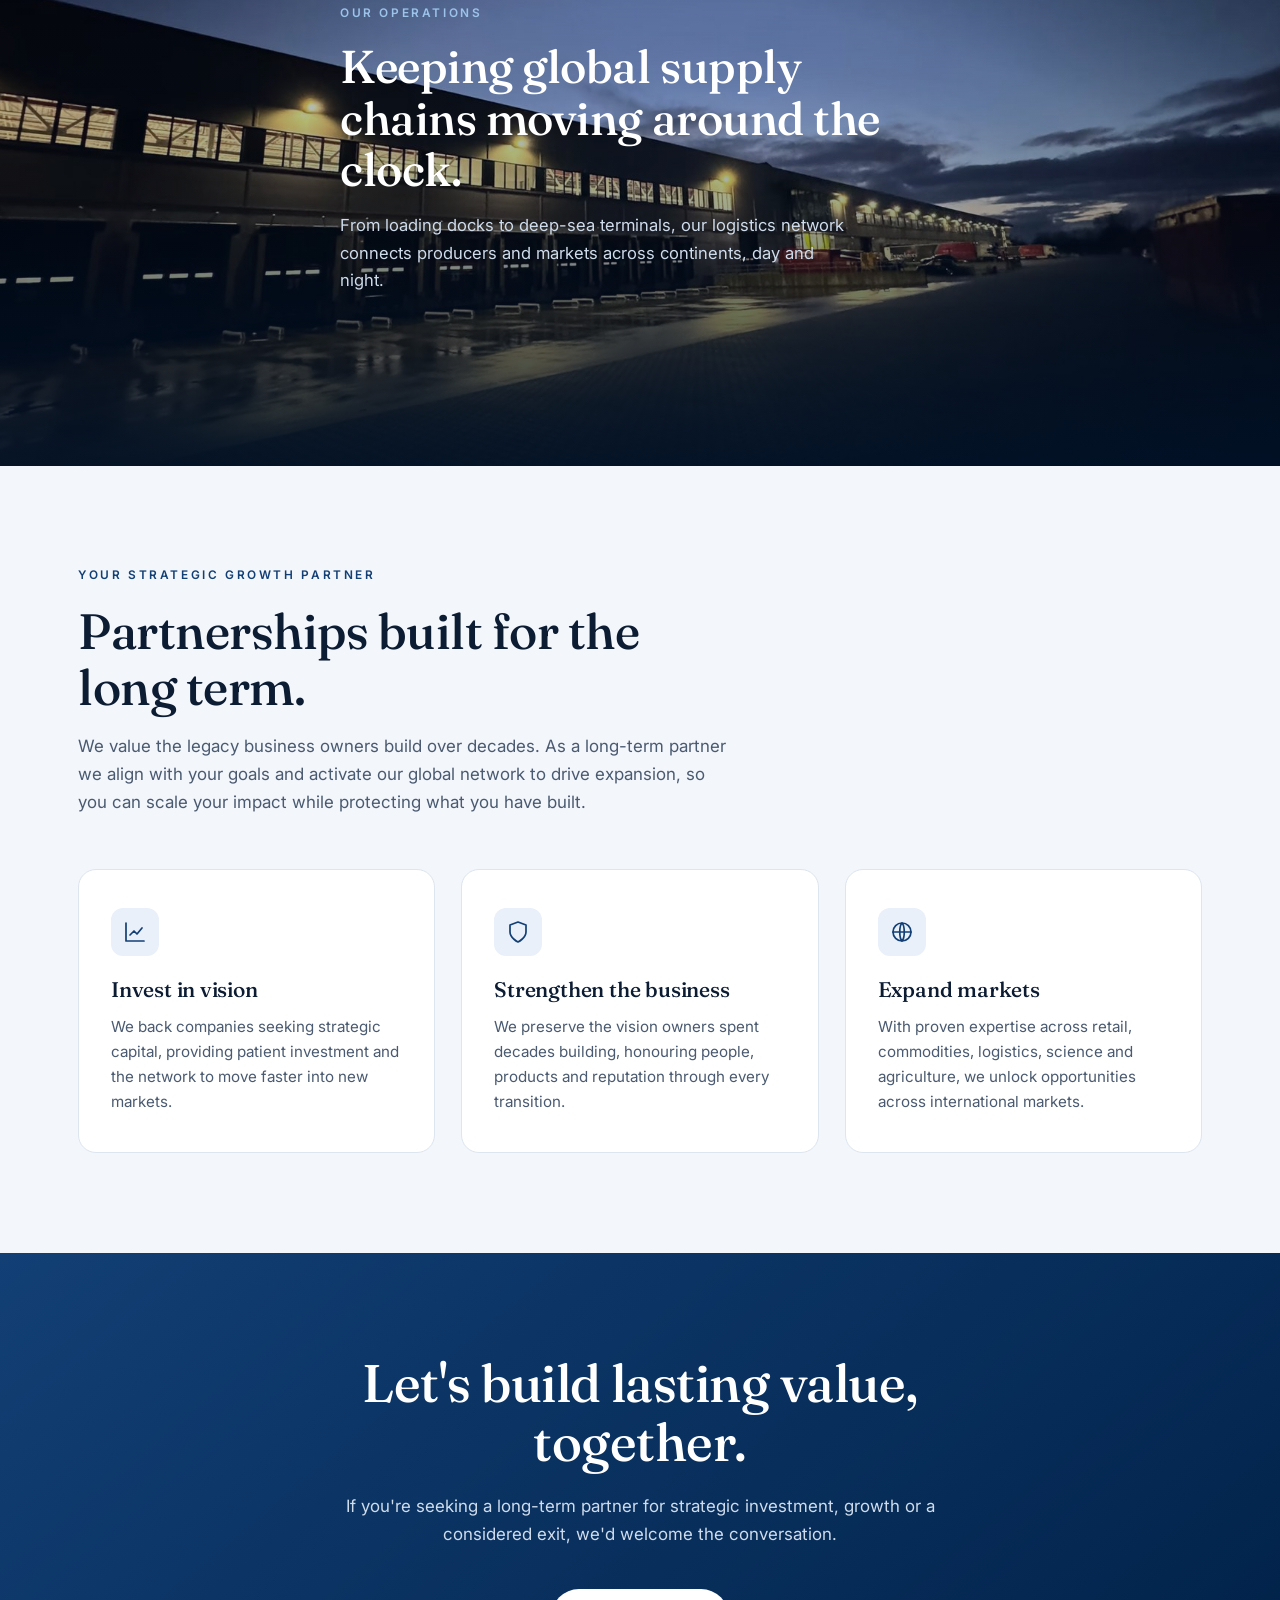
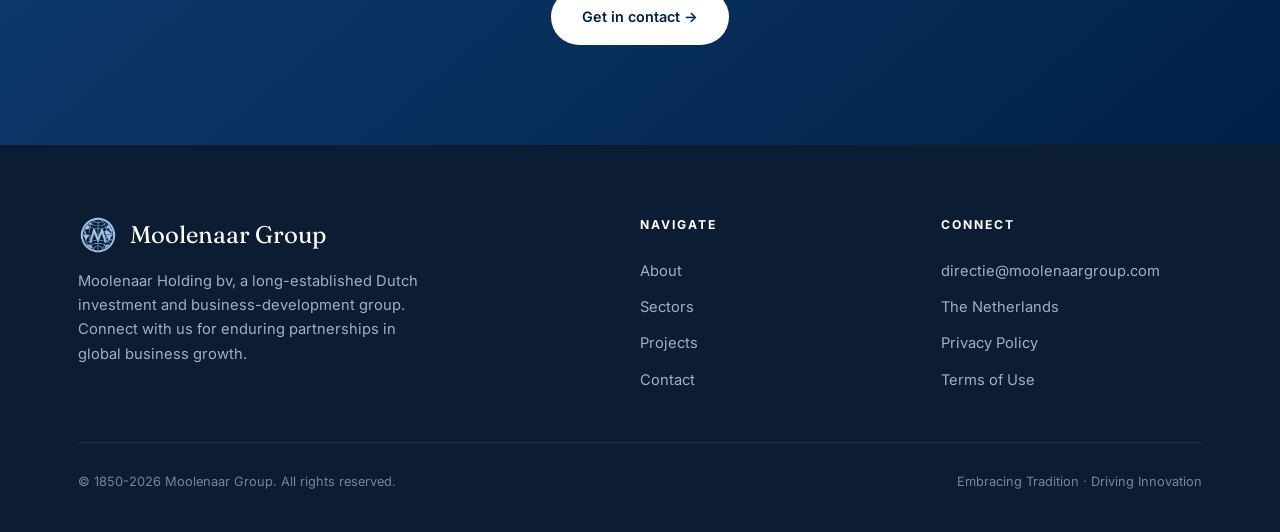
==== commit b81943a7: "Add files via upload" ====
--- a/index.html
+++ b/index.html
@@ -83,8 +83,7 @@
       <a class="btn btn-ghost" href="about.html" style="margin-top:8px">More about us →</a>
     </div>
     <div class="feature-visual reveal">
-      <img src="https://commons.wikimedia.org/wiki/Special:FilePath/Modern%20warehouse%20with%20pallet%20rack%20storage%20system.jpg?width=900"
-           alt="Modern logistics warehouse with pallet racking" loading="lazy" referrerpolicy="no-referrer">
+      <img src="history-founding.jpg" alt="W. Moolenaar &amp; Zonen N.V., Sassenheim" loading="lazy">
       <div class="est"><b>Since 1850</b><span>Building enduring value</span></div>
     </div>
   </div>
--- a/styles.css
+++ b/styles.css
@@ -167,9 +167,6 @@
 .tl h3{font-size:1.18rem;display:inline-block;margin-right:10px}
 .tl-role{display:inline-block;font-size:.66rem;font-weight:600;letter-spacing:.12em;text-transform:uppercase;color:var(--blue);background:var(--blue-soft);padding:3px 9px;border-radius:100px;vertical-align:middle}
 .tl p{color:var(--ink-soft);font-size:.92rem;max-width:60ch;margin-top:7px}
-.tl-img{margin-top:12px;border-radius:10px;overflow:hidden;border:1px solid var(--line);max-width:300px}
-.tl-img img{width:100%;display:block}
-.tl-img figcaption{font-size:.72rem;color:var(--ink-soft);padding:6px 10px;background:var(--bg-alt)}
 
 /* ---------- Approach cards ---------- */
 .cards3{display:grid;grid-template-columns:repeat(3,1fr);gap:26px}
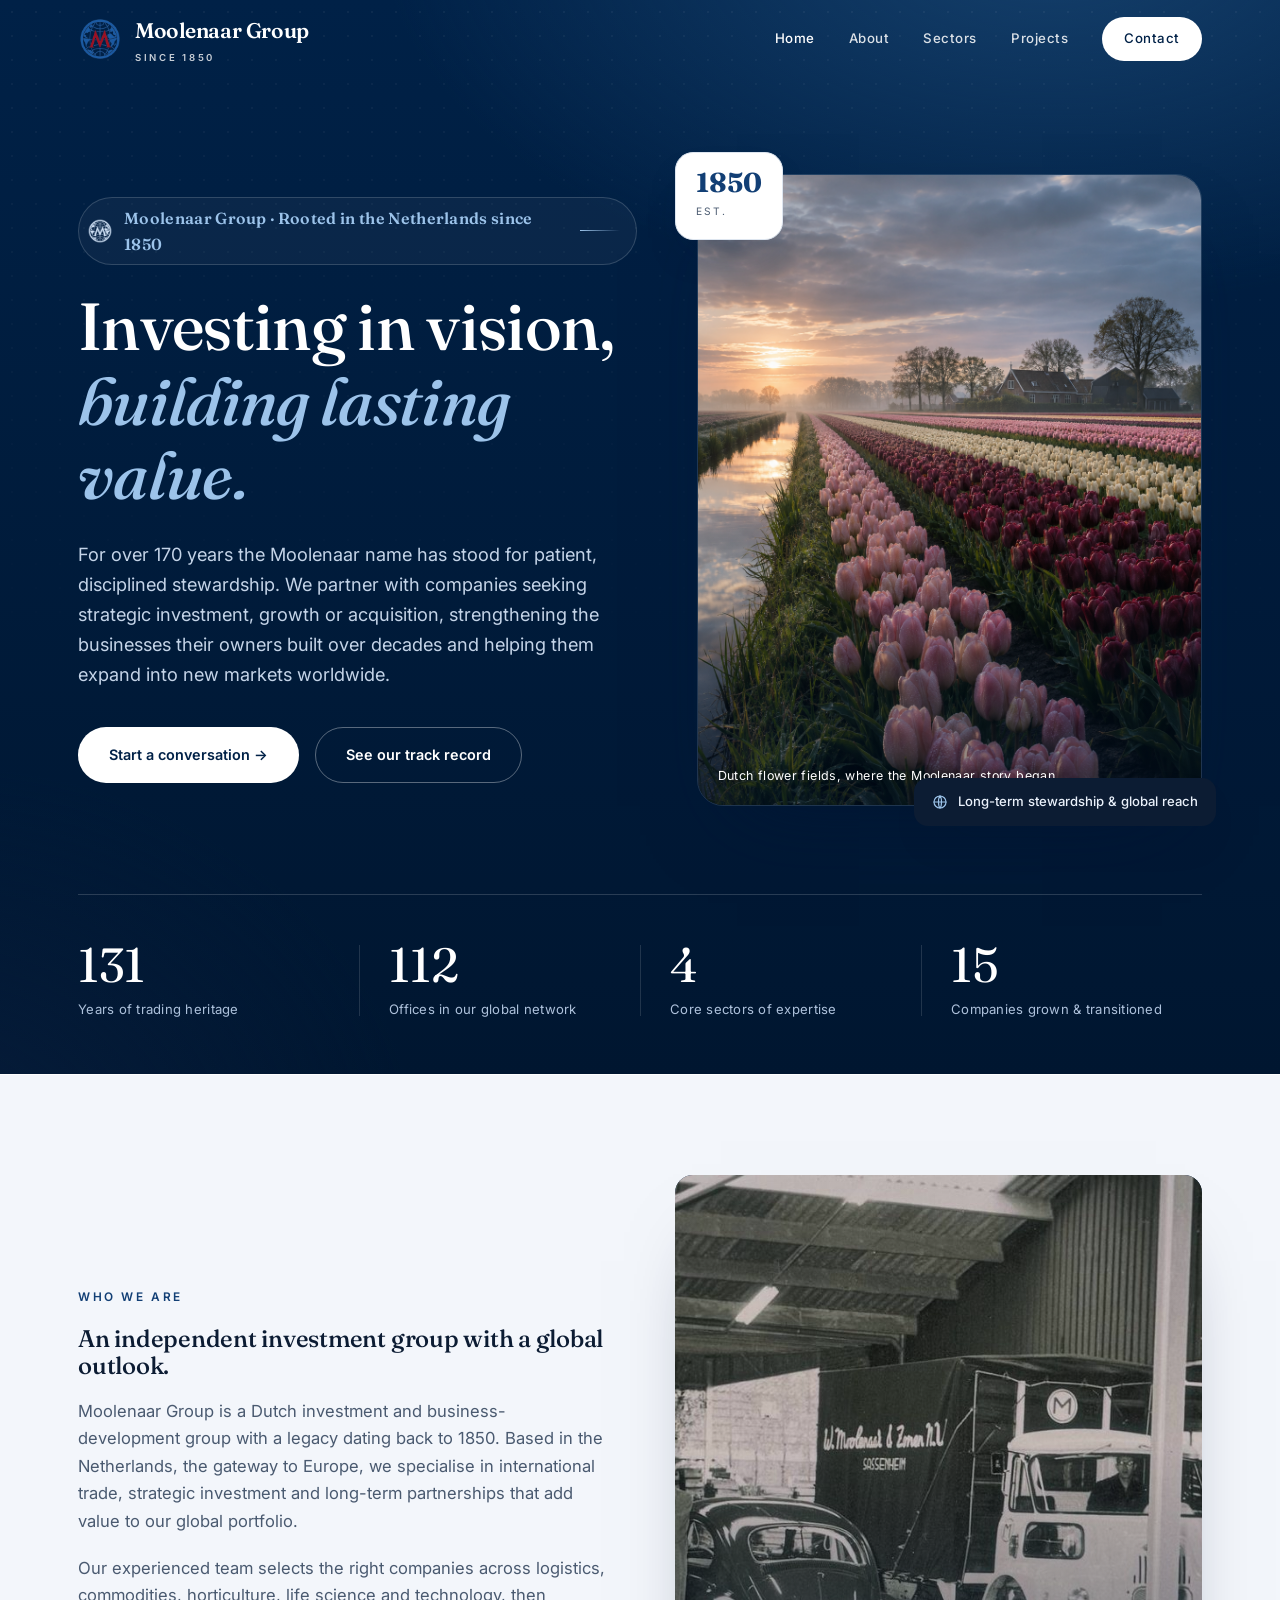
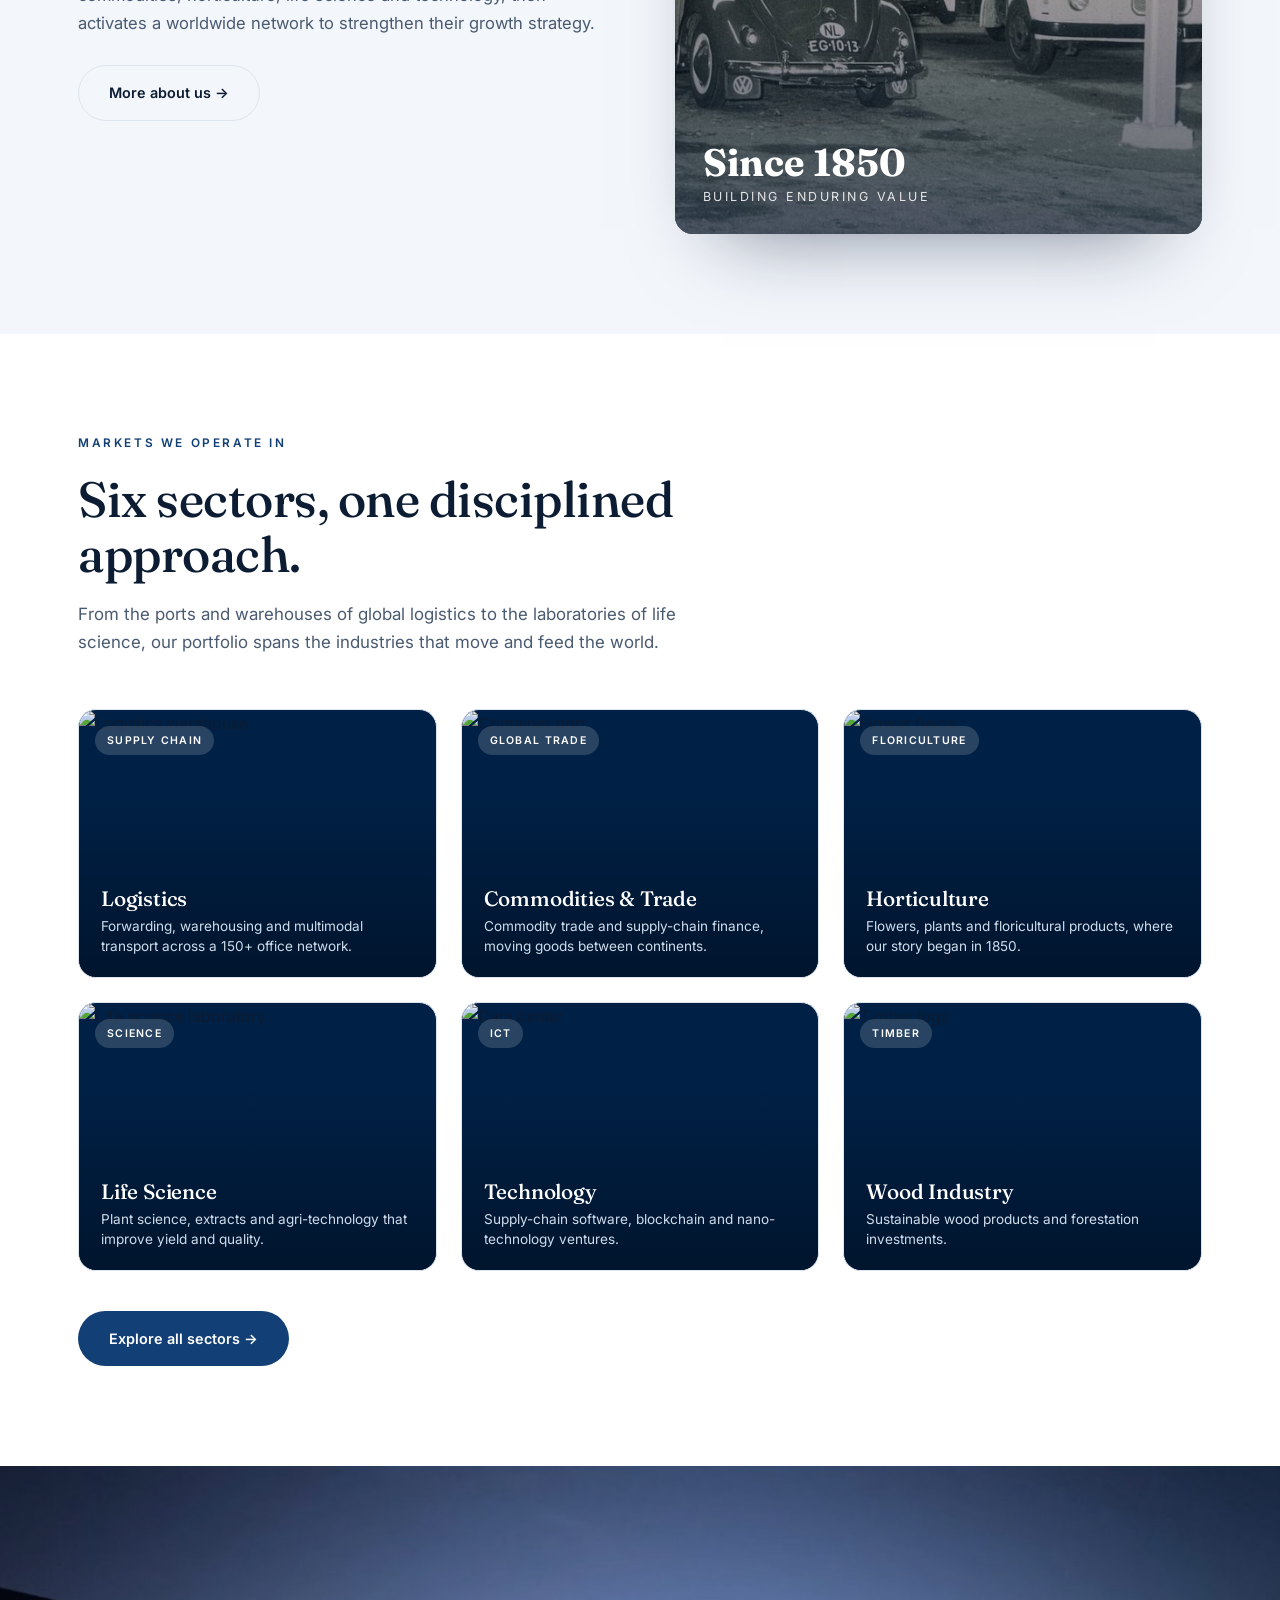
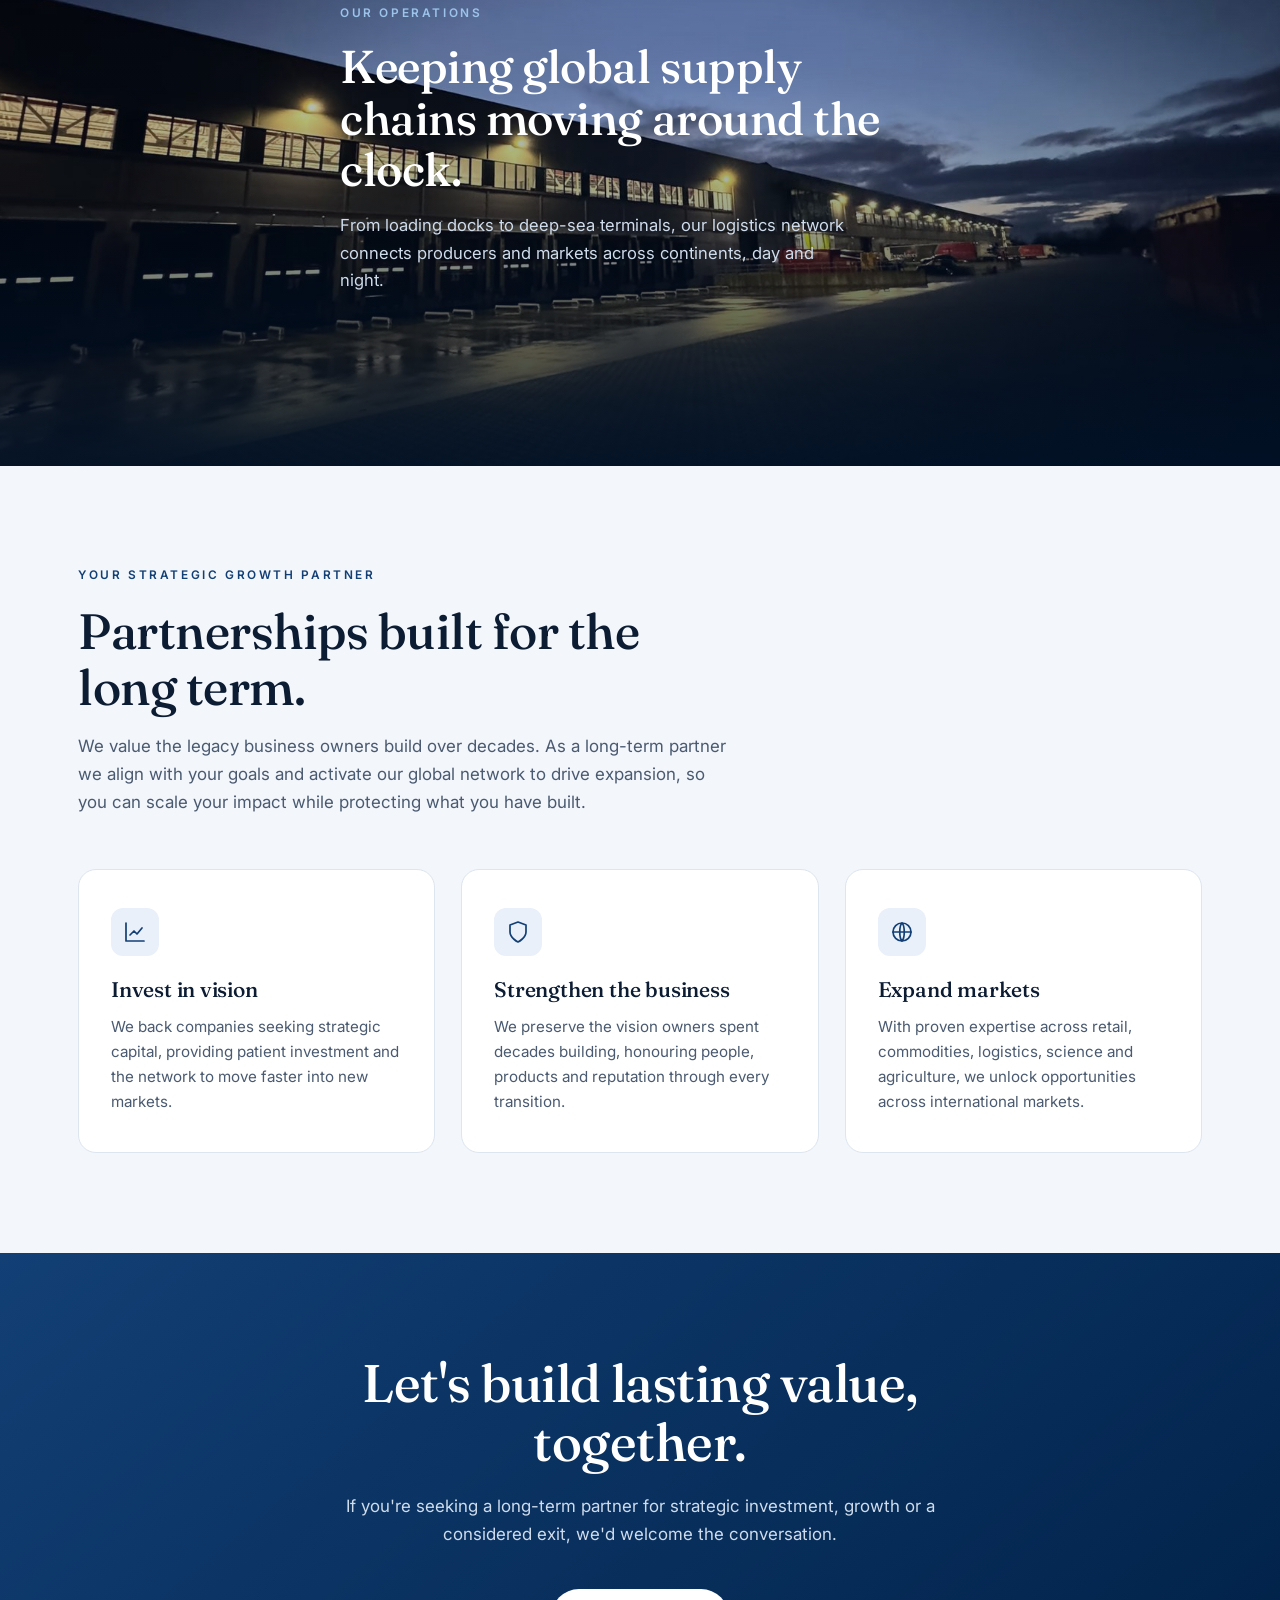
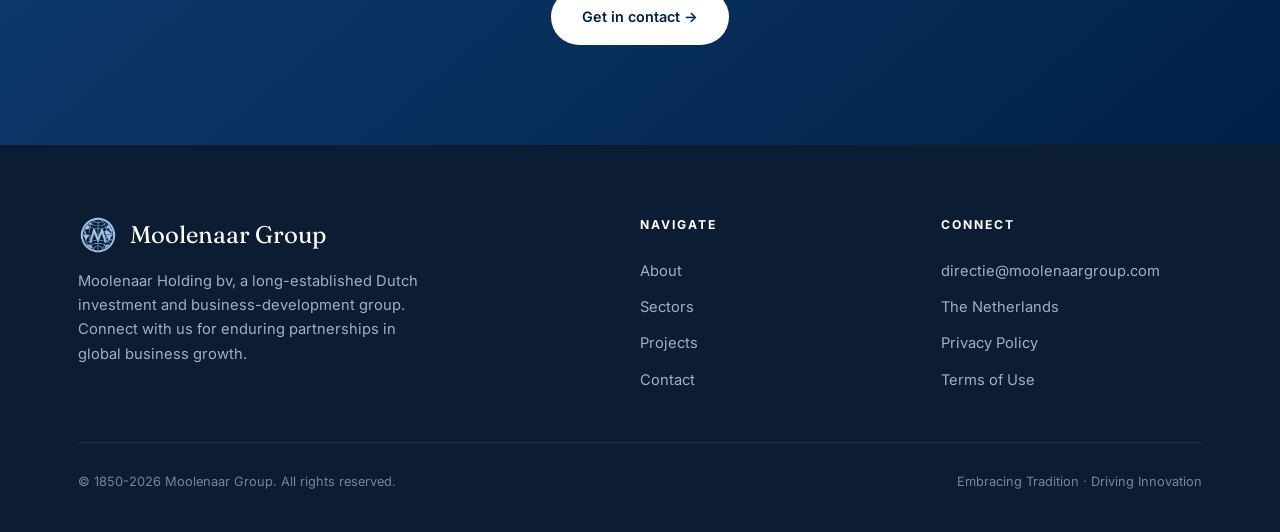
==== commit 010dcd03: "Replace homepage hero with tulip fields at sunrise" ====
--- a/index.html
+++ b/index.html
@@ -52,8 +52,8 @@
       <div class="hero-media reveal">
         <div class="hero-badge"><b>1850</b><span>Est.</span></div>
         <div class="hero-photo">
-          <img src="https://commons.wikimedia.org/wiki/Special:FilePath/Tulpevelden%20in%20Nederland%20in%202014,%20foto18.JPG?width=1000"
-               alt="Dutch flower fields in bloom in the Netherlands" loading="eager" referrerpolicy="no-referrer">
+          <img src="hero-tulips.png"
+               alt="Dutch tulip fields beside a canal in the morning mist at sunrise" loading="eager">
           <span class="photo-cap">Dutch flower fields, where the Moolenaar story began</span>
         </div>
         <div class="hero-chip">
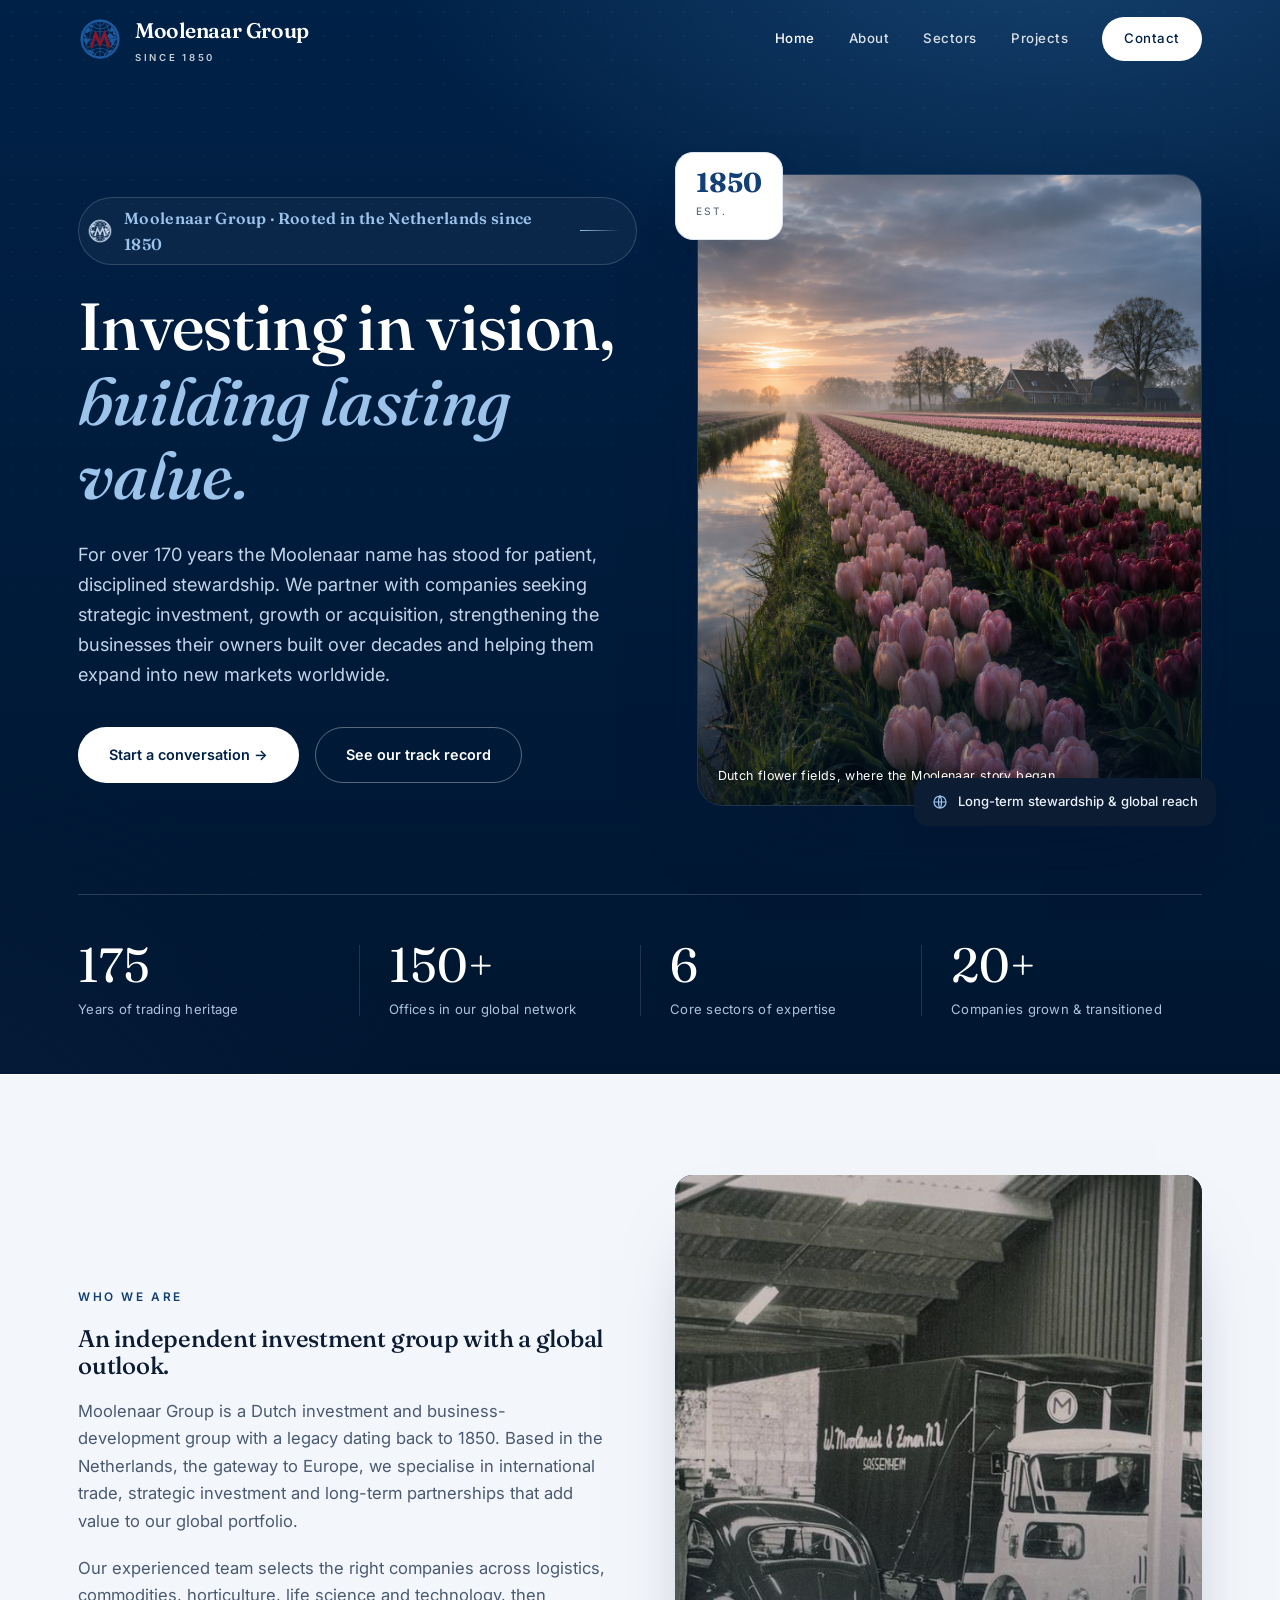
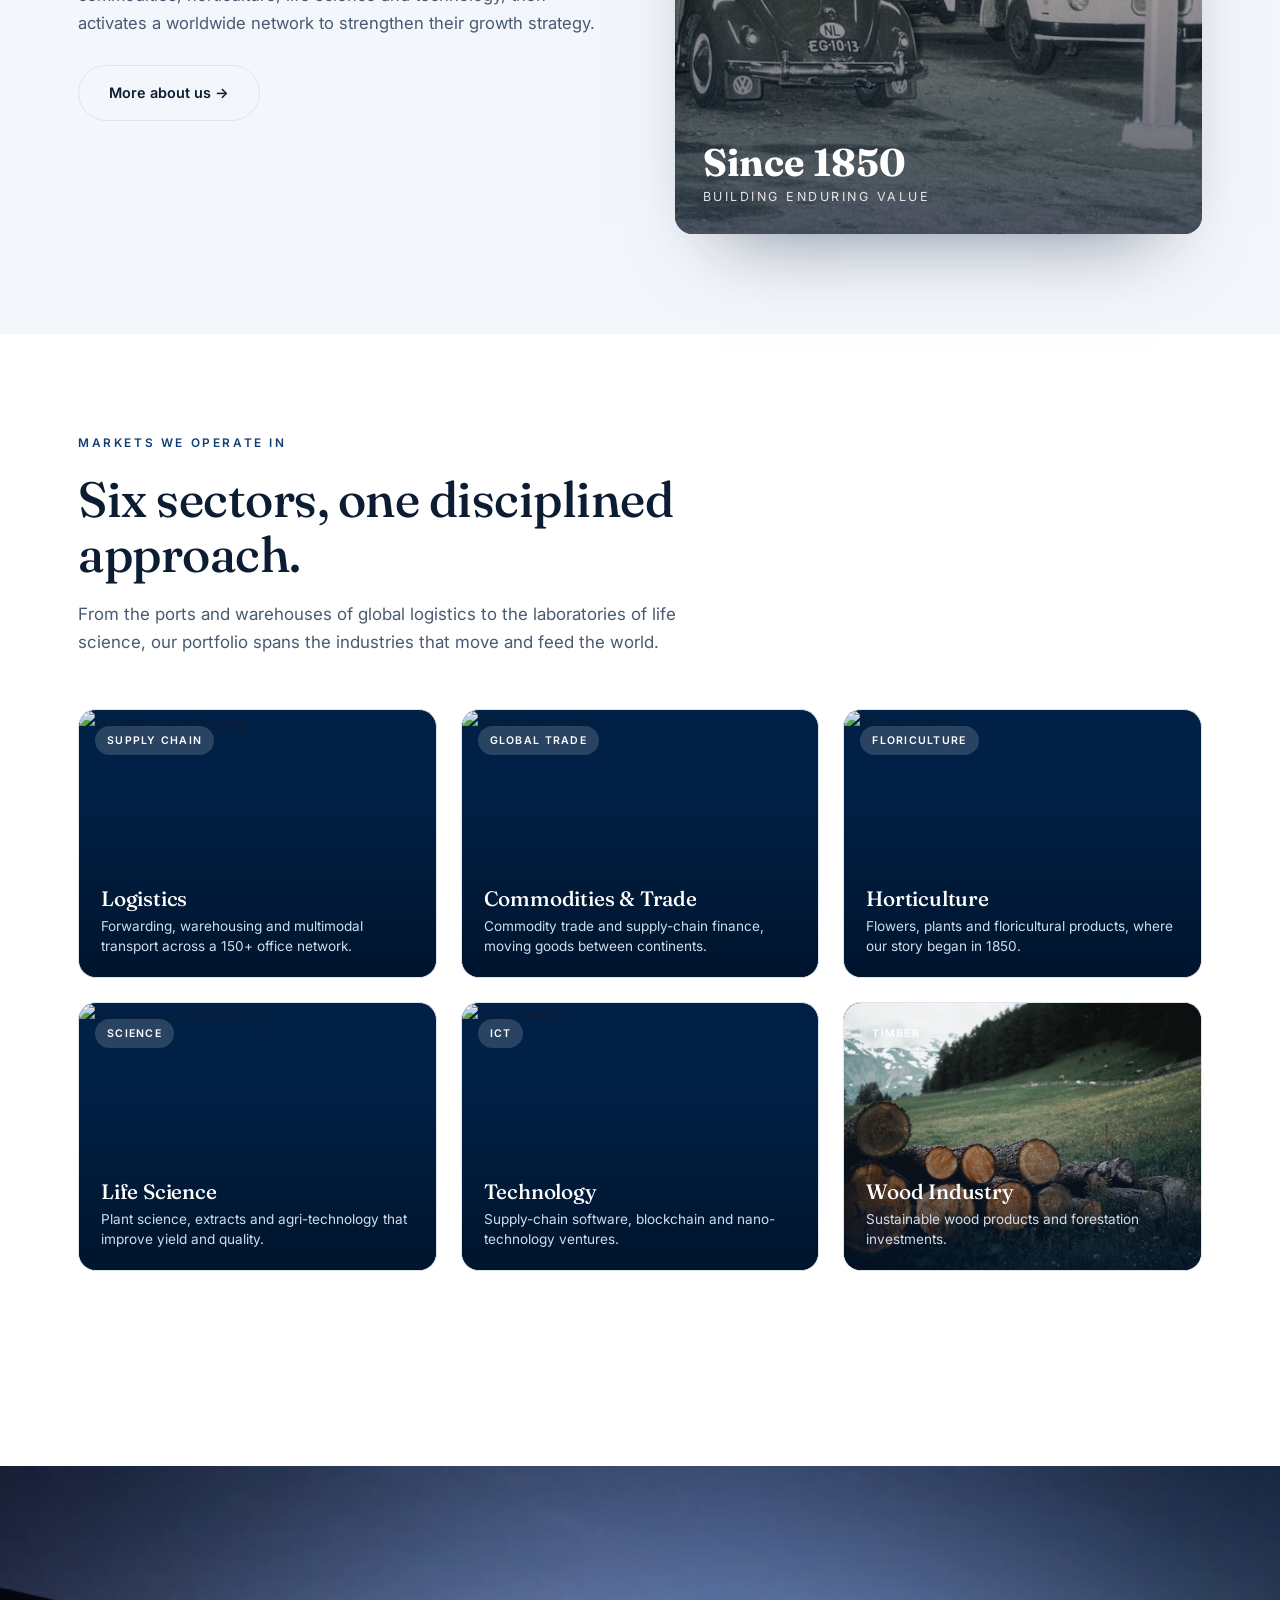
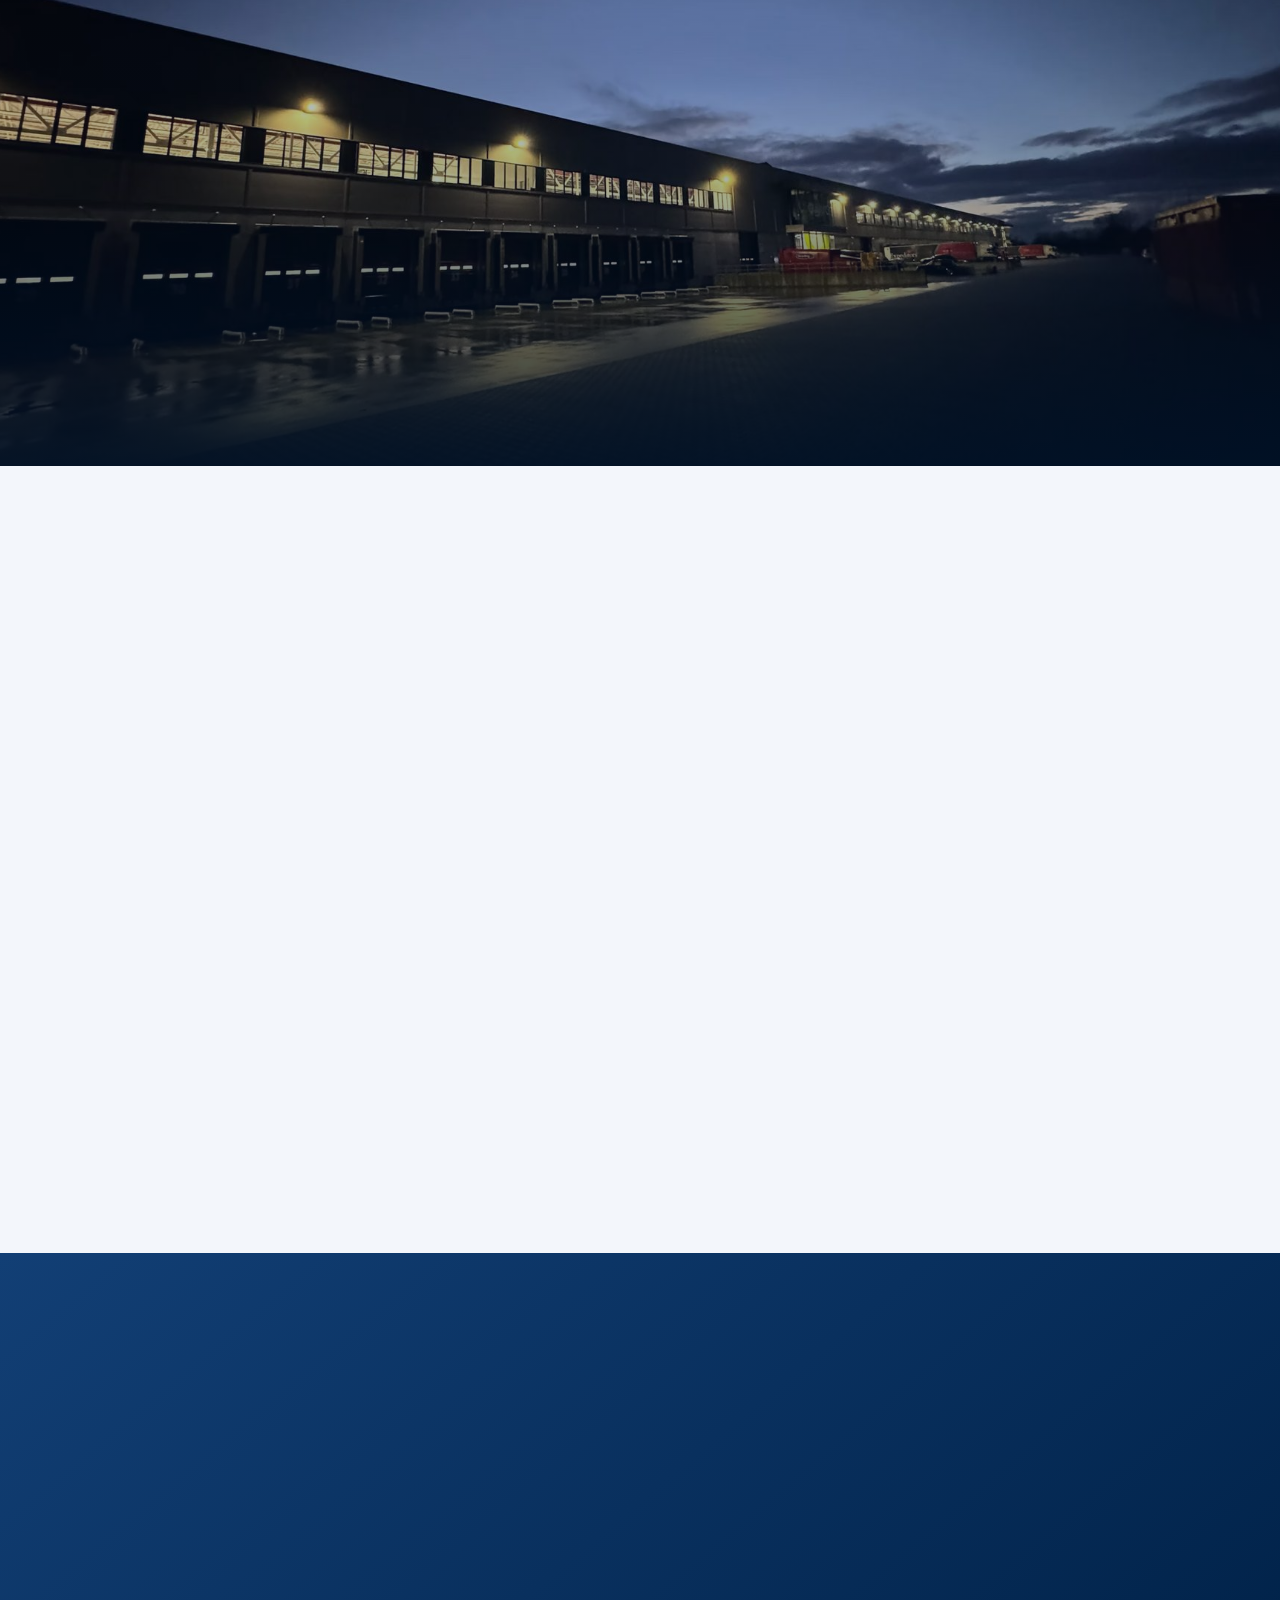
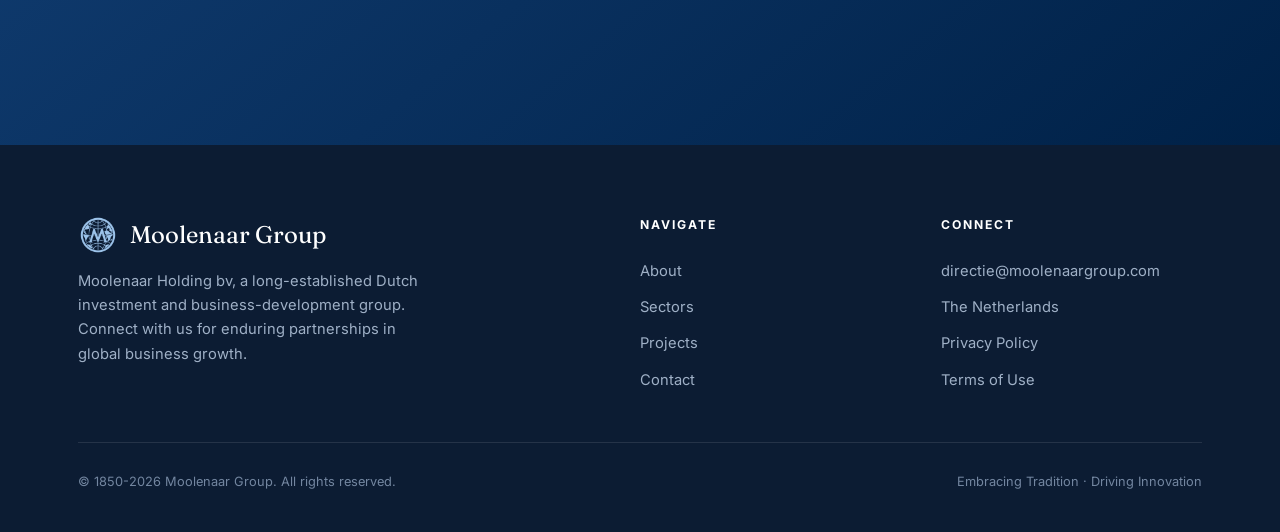
==== commit a254f49f: "Replace Wood Industry placeholder with new timber photo" ====
--- a/index.html
+++ b/index.html
@@ -124,7 +124,7 @@
         <div class="label"><h3>Technology</h3><p>Supply-chain software, blockchain and nano-technology ventures.</p></div>
       </a>
       <a class="sector reveal" href="sectors.html">
-        <img src="https://commons.wikimedia.org/wiki/Special:FilePath/Logs%20of%20wood%20in%20truck.jpg?width=800" alt="Timber logs" loading="lazy" referrerpolicy="no-referrer">
+        <img src="wood-industry.jpg" alt="Stacked timber logs beside a mountain forest" loading="lazy" referrerpolicy="no-referrer">
         <span class="tagpill">Timber</span>
         <div class="label"><h3>Wood Industry</h3><p>Sustainable wood products and forestation investments.</p></div>
       </a>
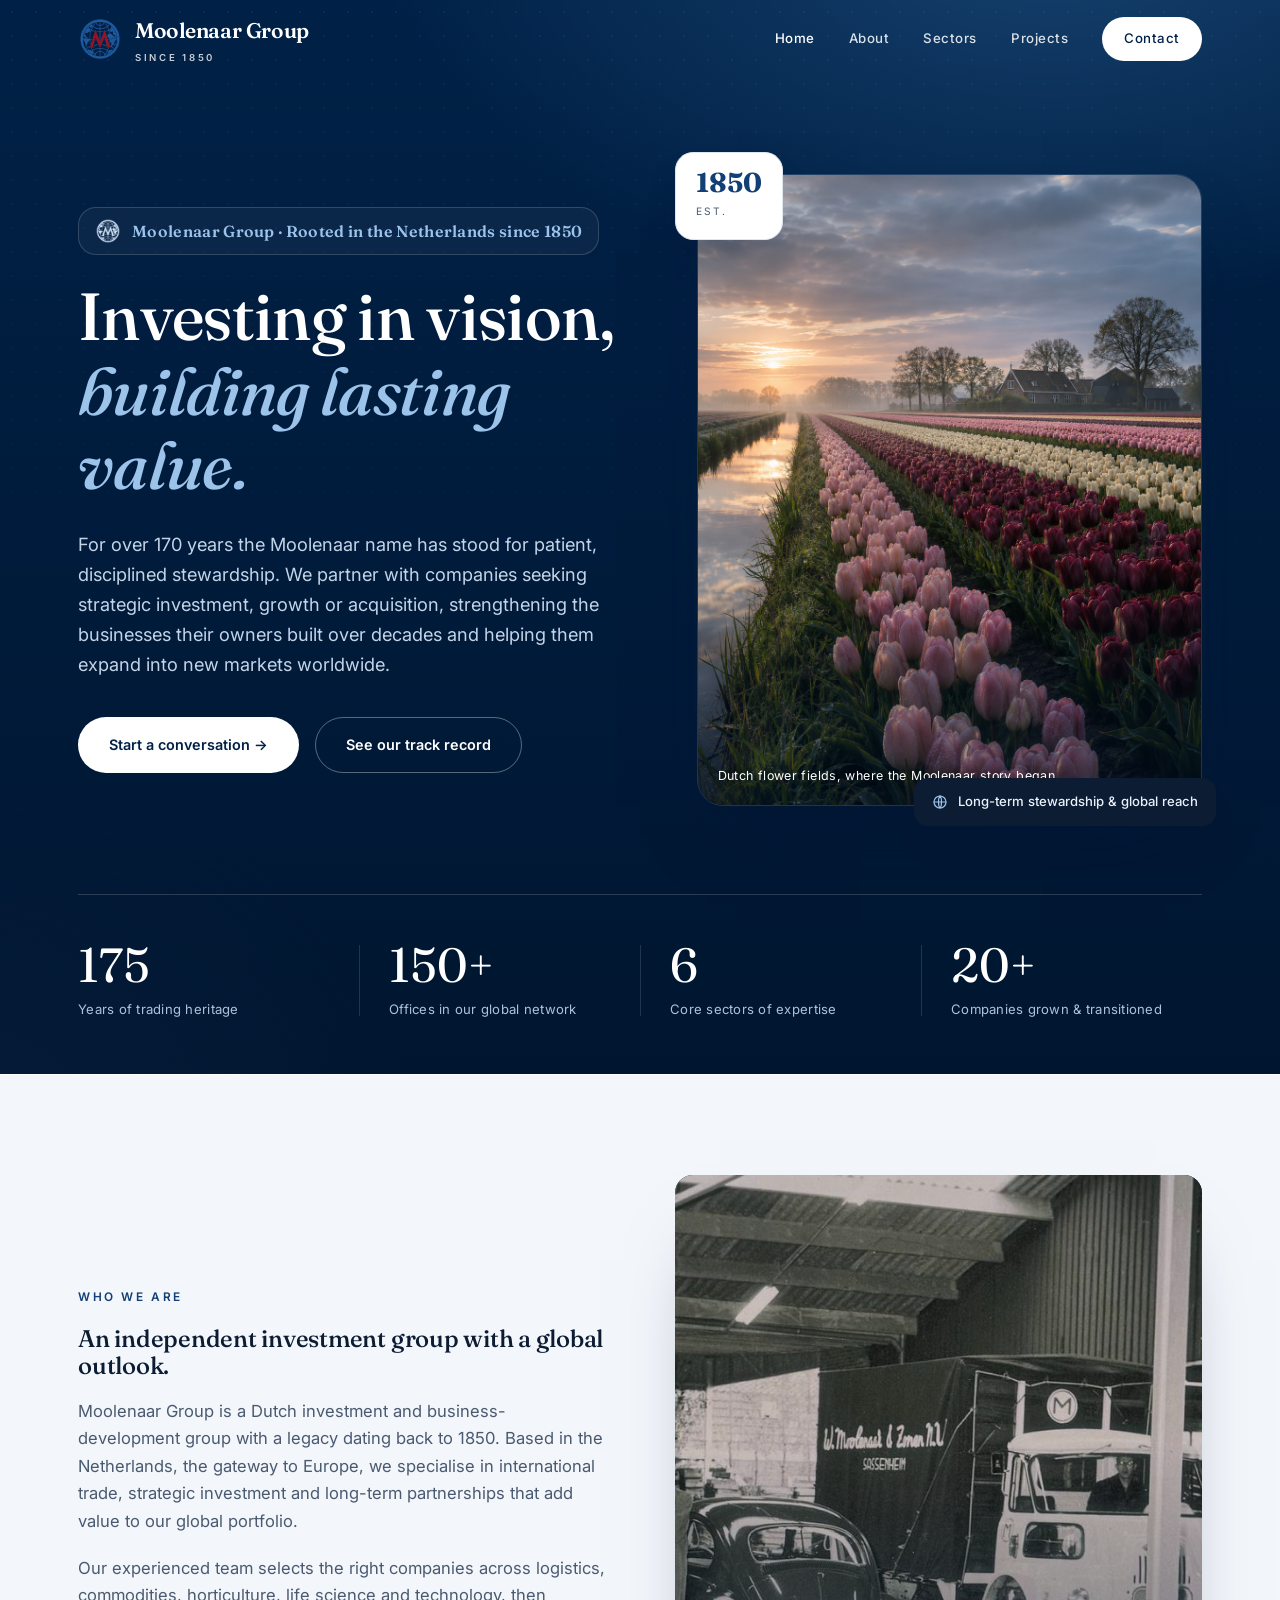
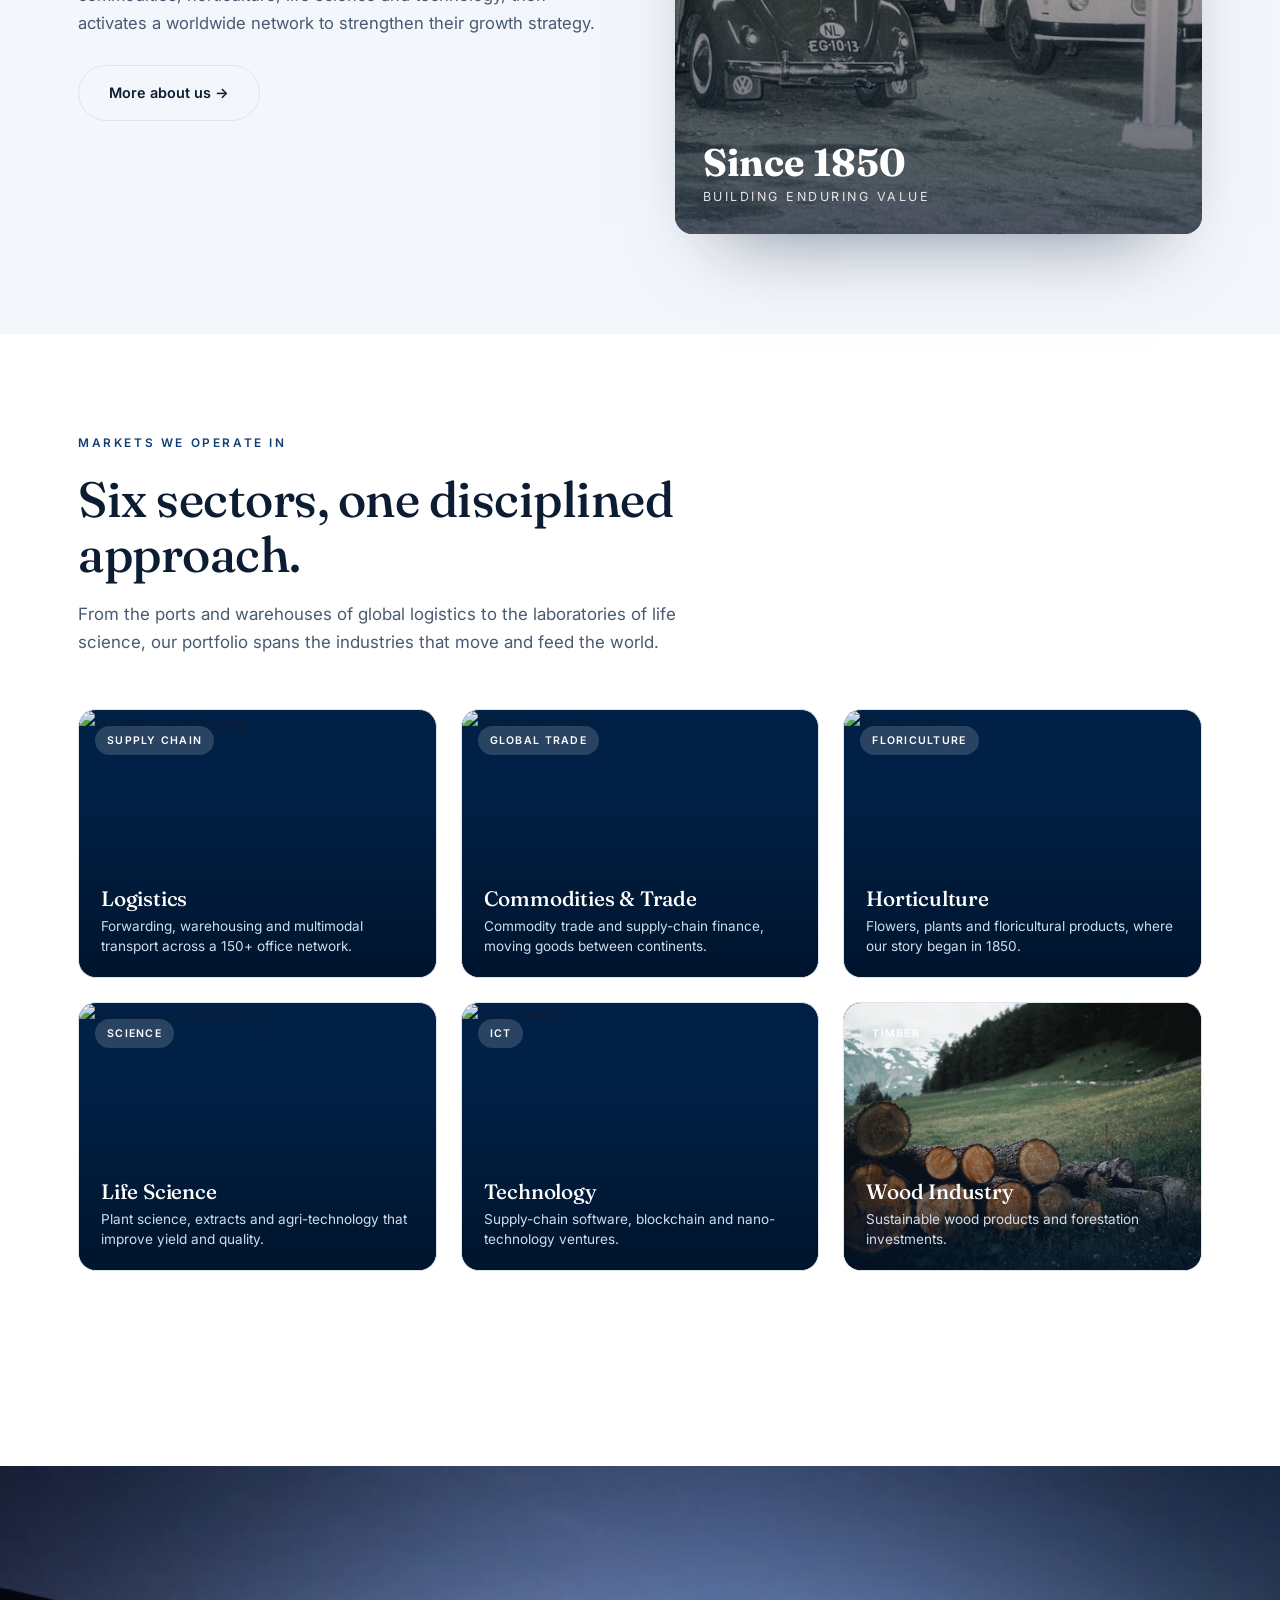
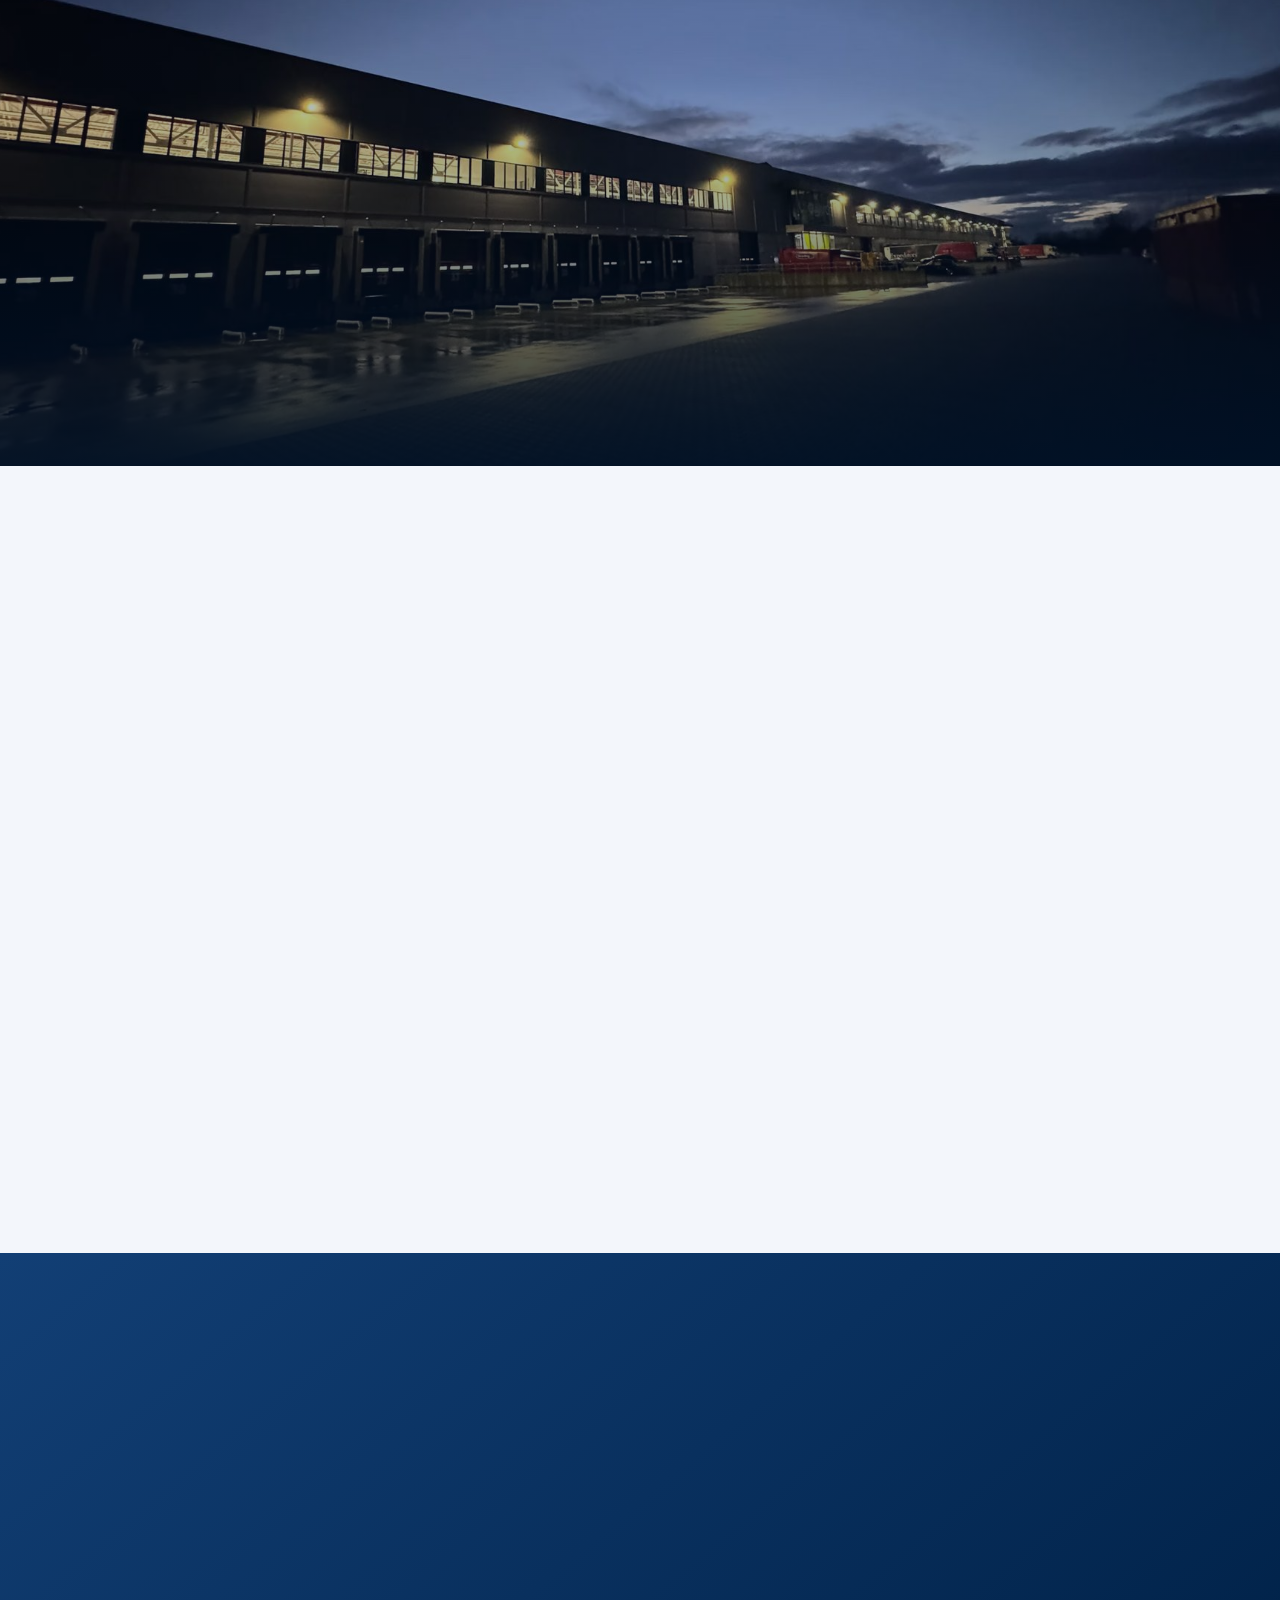
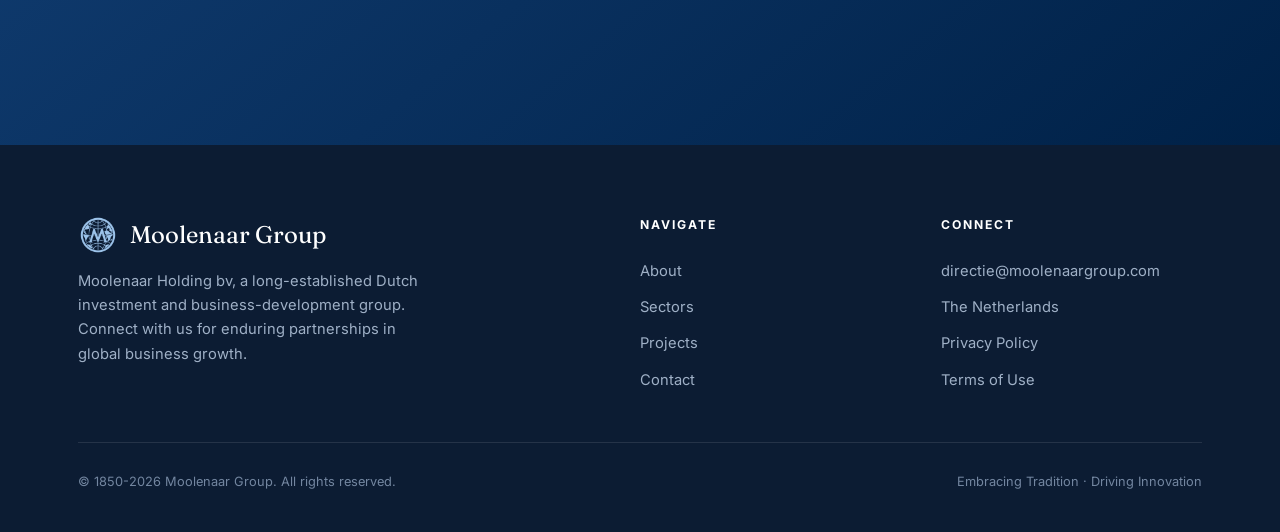
==== commit 5e2be224: "Fix homepage heritage badge alignment and wrapping" ====
--- a/index.html
+++ b/index.html
@@ -39,7 +39,7 @@
       <div>
         <div class="wordmark reveal">
           <span class="logo" style="width:26px;height:26px" aria-hidden="true"></span>
-          Moolenaar Group · Rooted in the Netherlands since 1850
+          <span>Moolenaar Group · Rooted in the Netherlands <span style="white-space:nowrap">since 1850</span></span>
         </div>
         <h1 class="reveal">Investing in vision, <em>building lasting value.</em></h1>
         <p class="lead reveal">For over 170 years the Moolenaar name has stood for patient, disciplined stewardship. We partner with companies seeking strategic investment, growth or acquisition, strengthening the businesses their owners built over decades and helping them expand into new markets worldwide.</p>
--- a/styles.css
+++ b/styles.css
@@ -91,8 +91,8 @@
   -webkit-mask-image:linear-gradient(180deg,rgba(0,0,0,.85),transparent 66%);
   mask-image:linear-gradient(180deg,rgba(0,0,0,.85),transparent 66%)}
 .hero-grid{display:grid;grid-template-columns:1.05fr .95fr;gap:60px;align-items:center;padding-bottom:88px}
-.wordmark{display:inline-flex;align-items:center;gap:11px;font-family:'Fraunces';font-weight:600;font-size:1rem;letter-spacing:.02em;color:var(--accent-light);margin-bottom:24px;padding:7px 16px 7px 8px;border:1px solid rgba(255,255,255,.16);border-radius:100px;background:rgba(255,255,255,.04)}
-.wordmark::after{content:"";flex:none;height:1px;width:40px;background:linear-gradient(90deg,var(--accent-light),transparent)}
+.wordmark{display:inline-flex;align-items:center;max-width:100%;line-height:1.5;gap:11px;font-family:'Fraunces';font-weight:600;font-size:1rem;letter-spacing:.02em;color:var(--accent-light);margin-bottom:24px;padding:10px 16px;border:1px solid rgba(255,255,255,.16);border-radius:18px;background:rgba(255,255,255,.04)}
+
 .hero h1{font-size:clamp(2.5rem,5.2vw,4.5rem);max-width:16ch;color:#fff}
 .hero h1 em{font-style:italic;color:var(--accent-light)}
 .hero p.lead{font-size:1.14rem;color:#c4d4e8;max-width:52ch;margin-top:26px}
